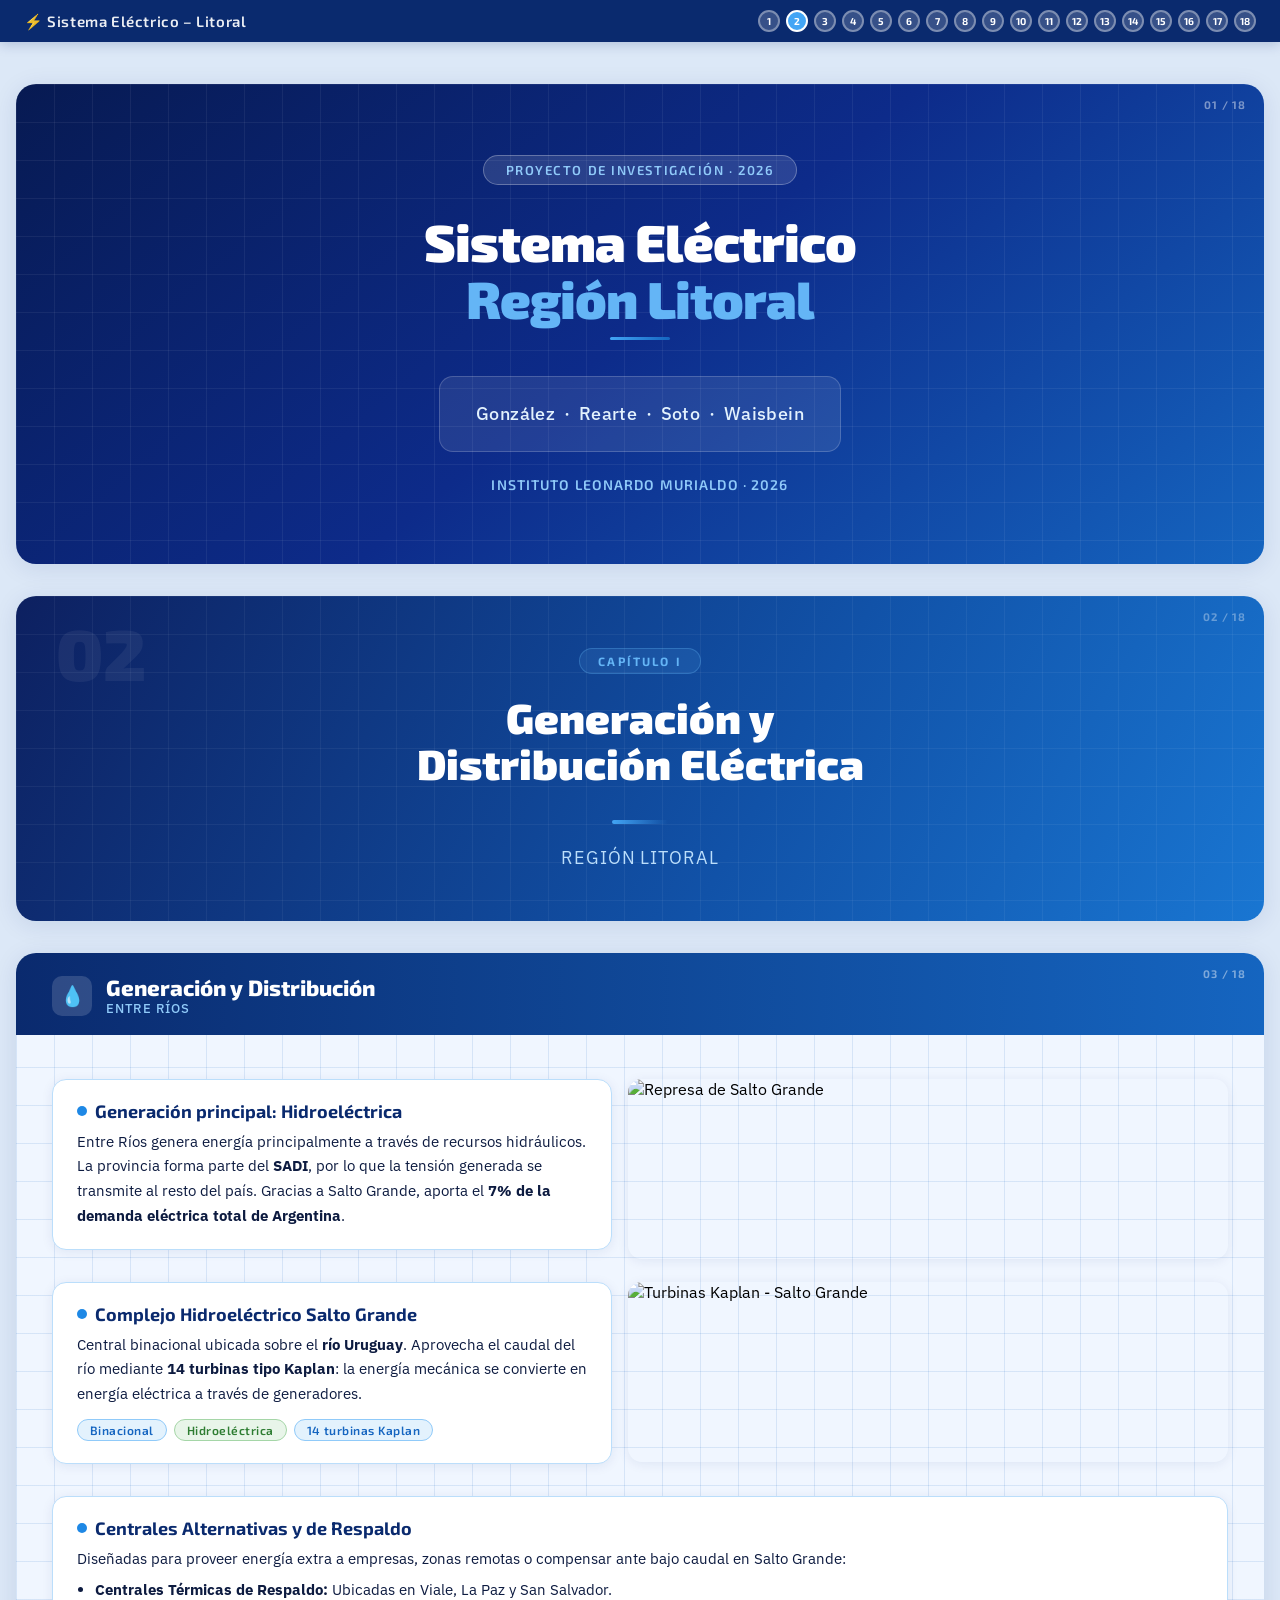
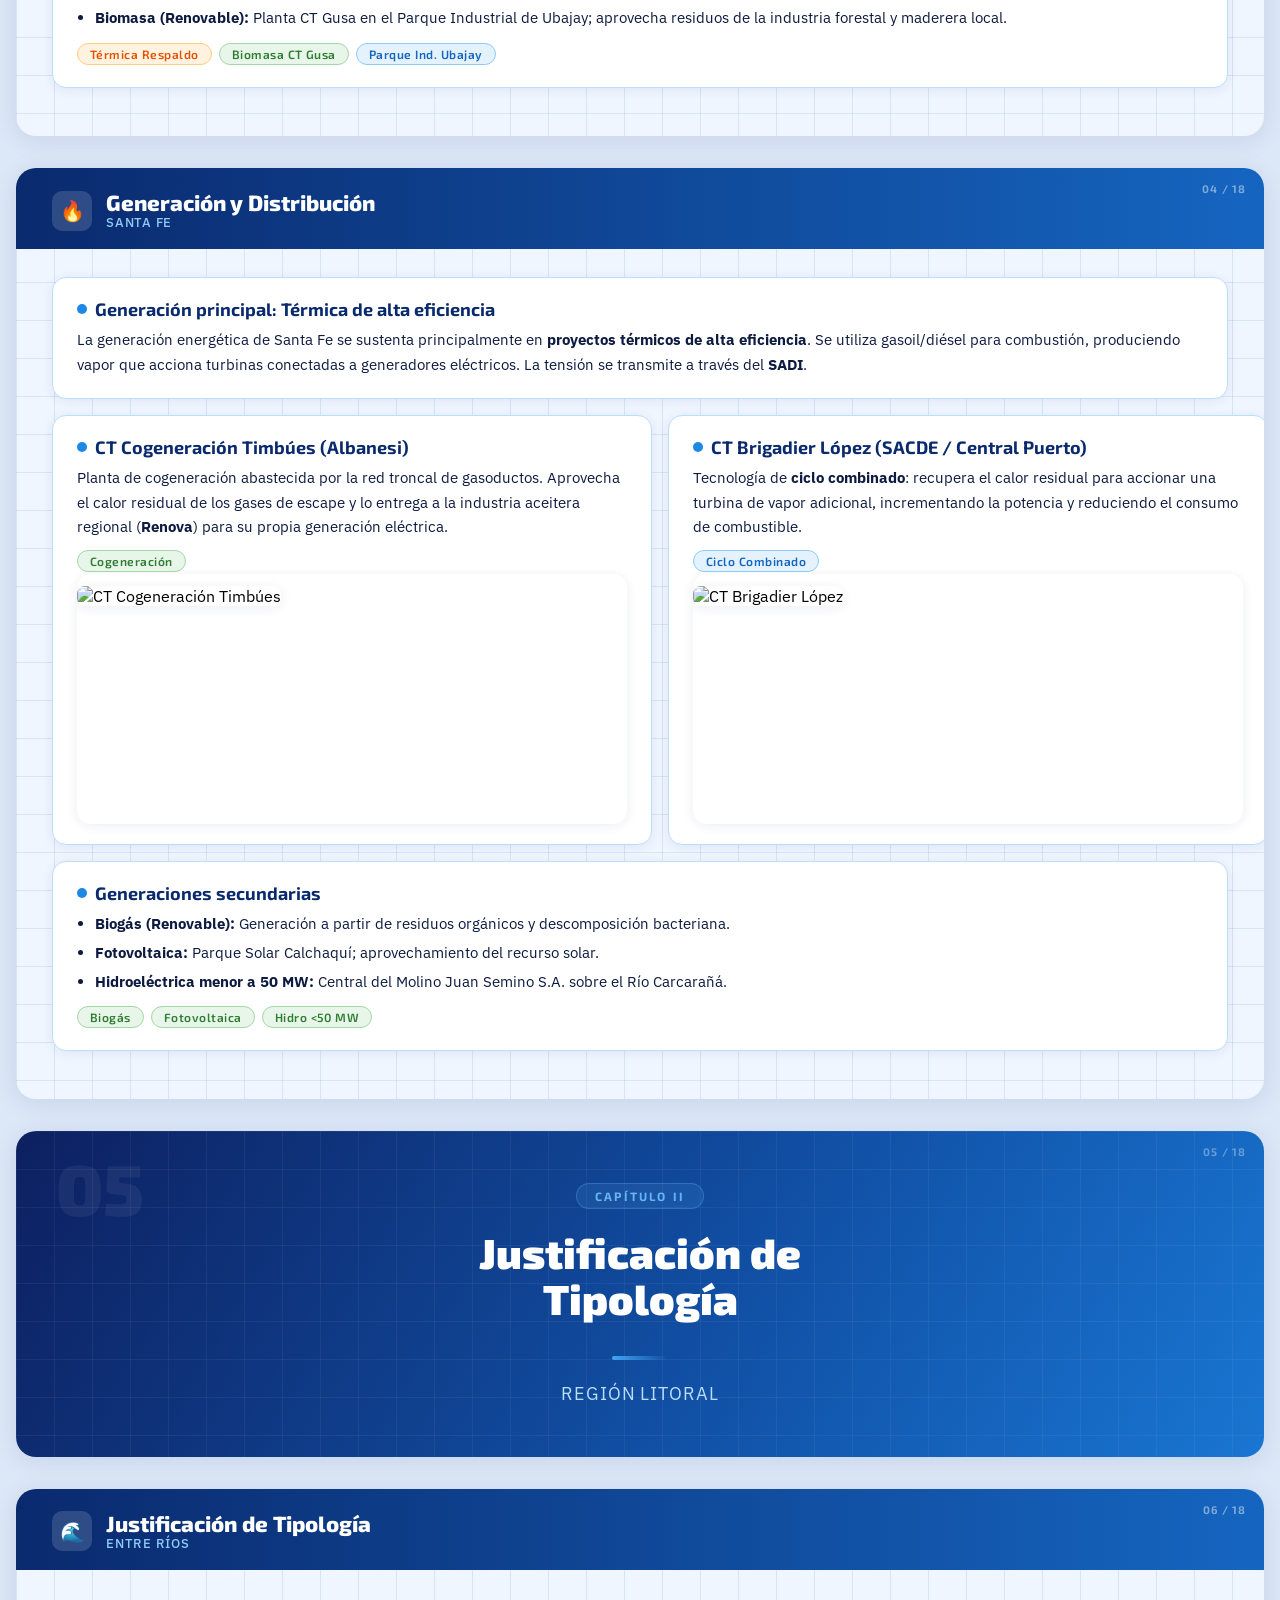
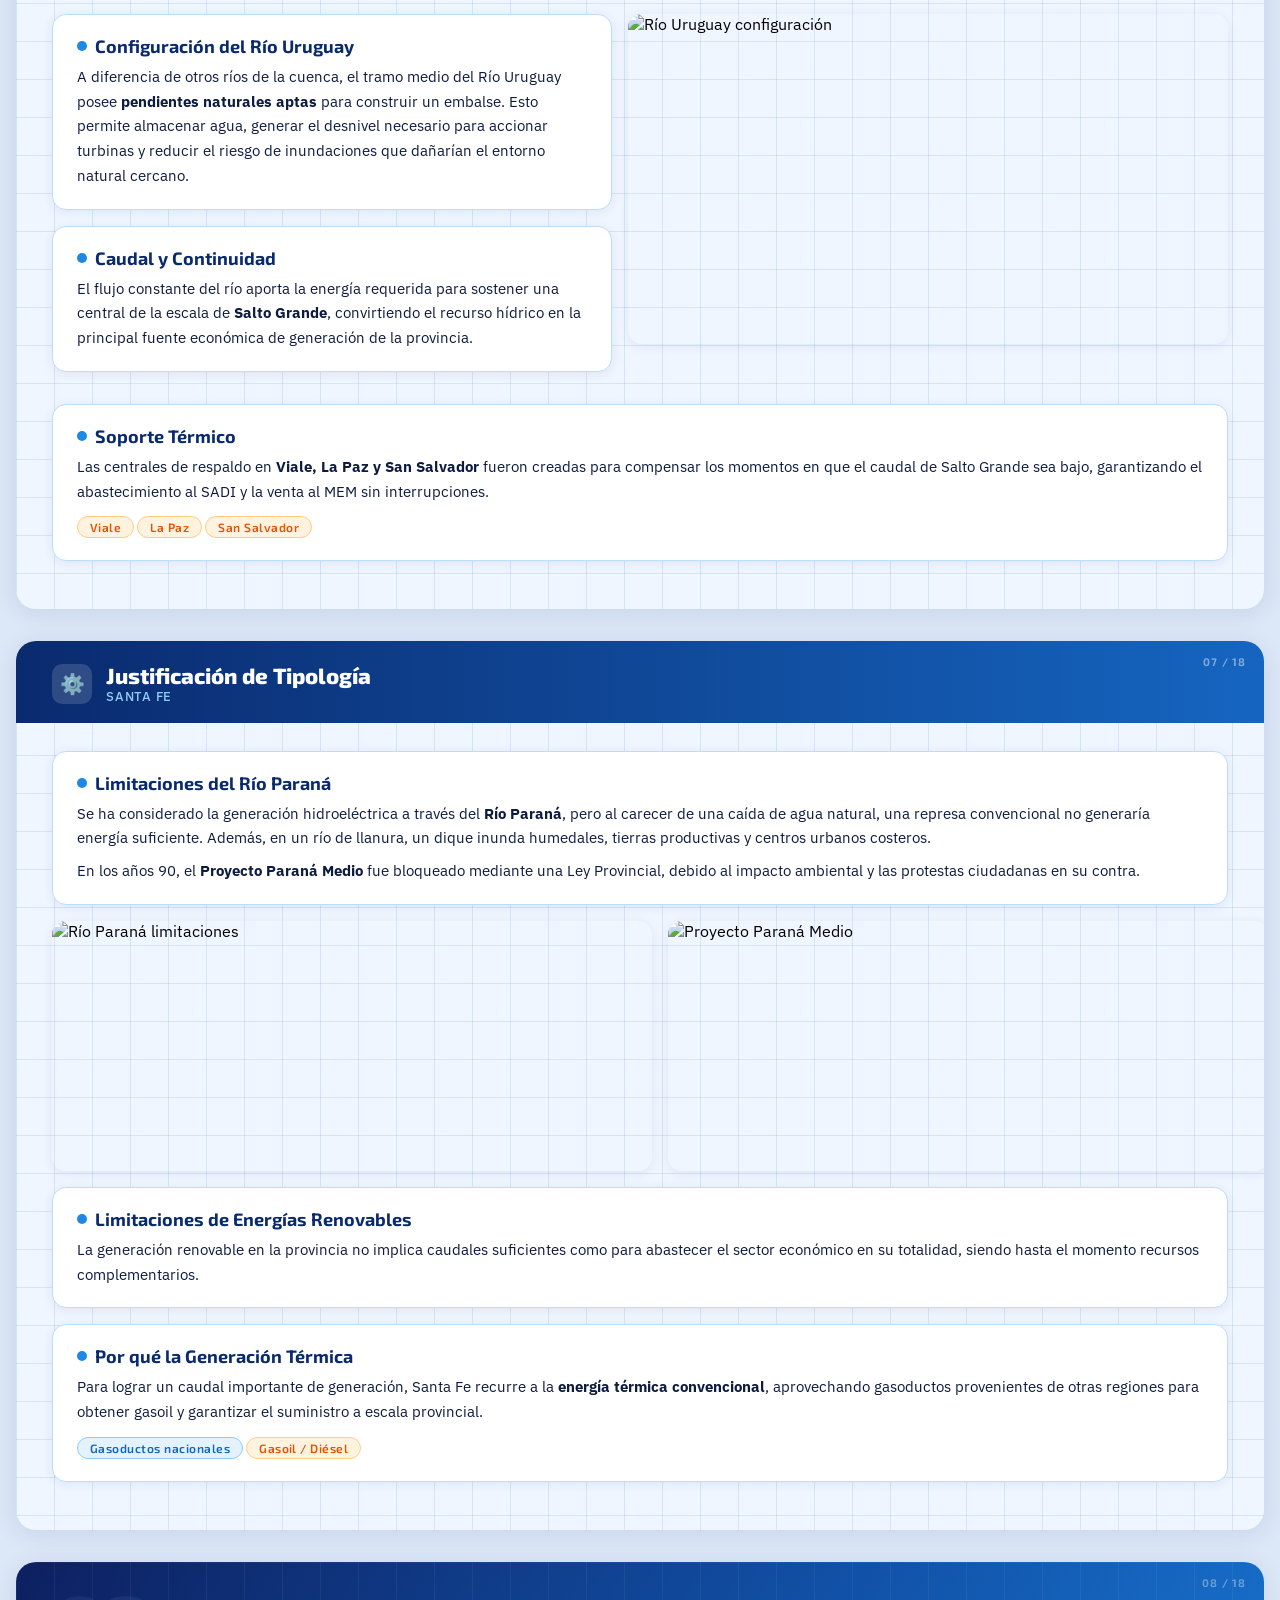
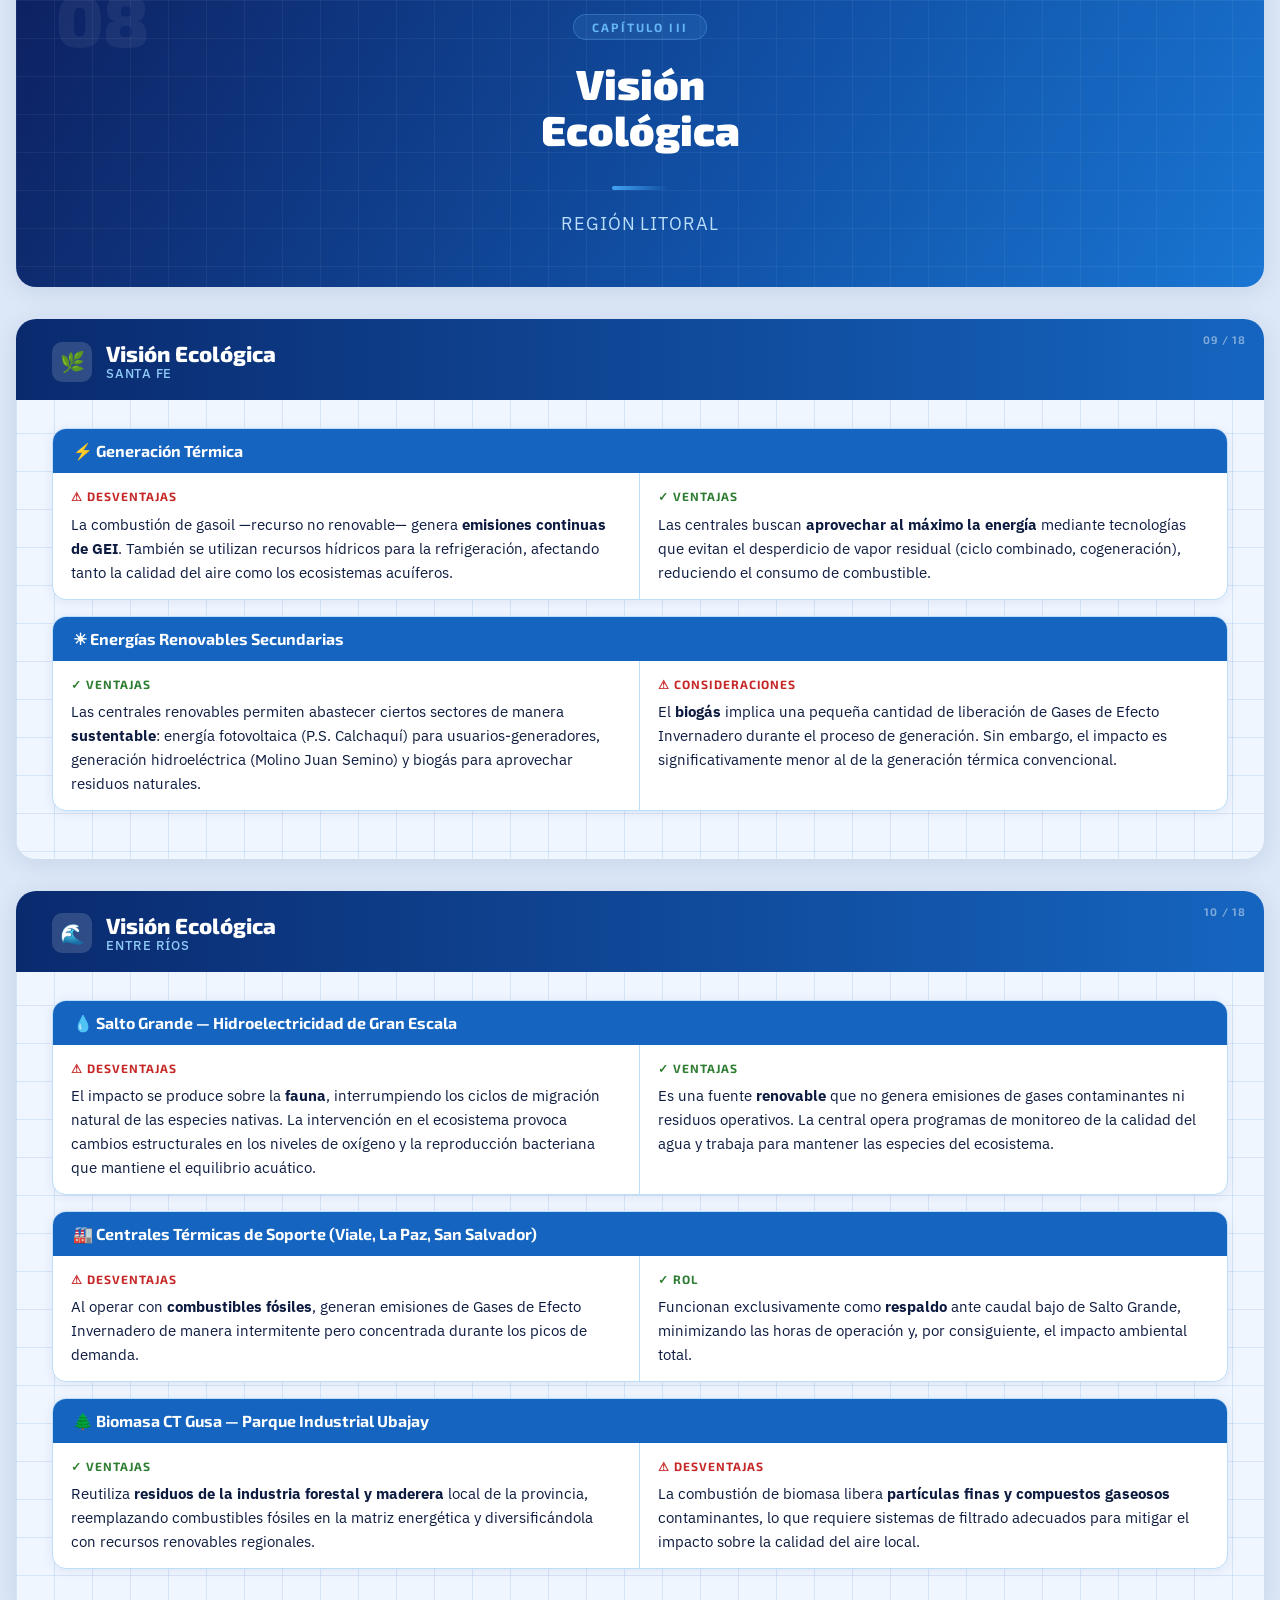
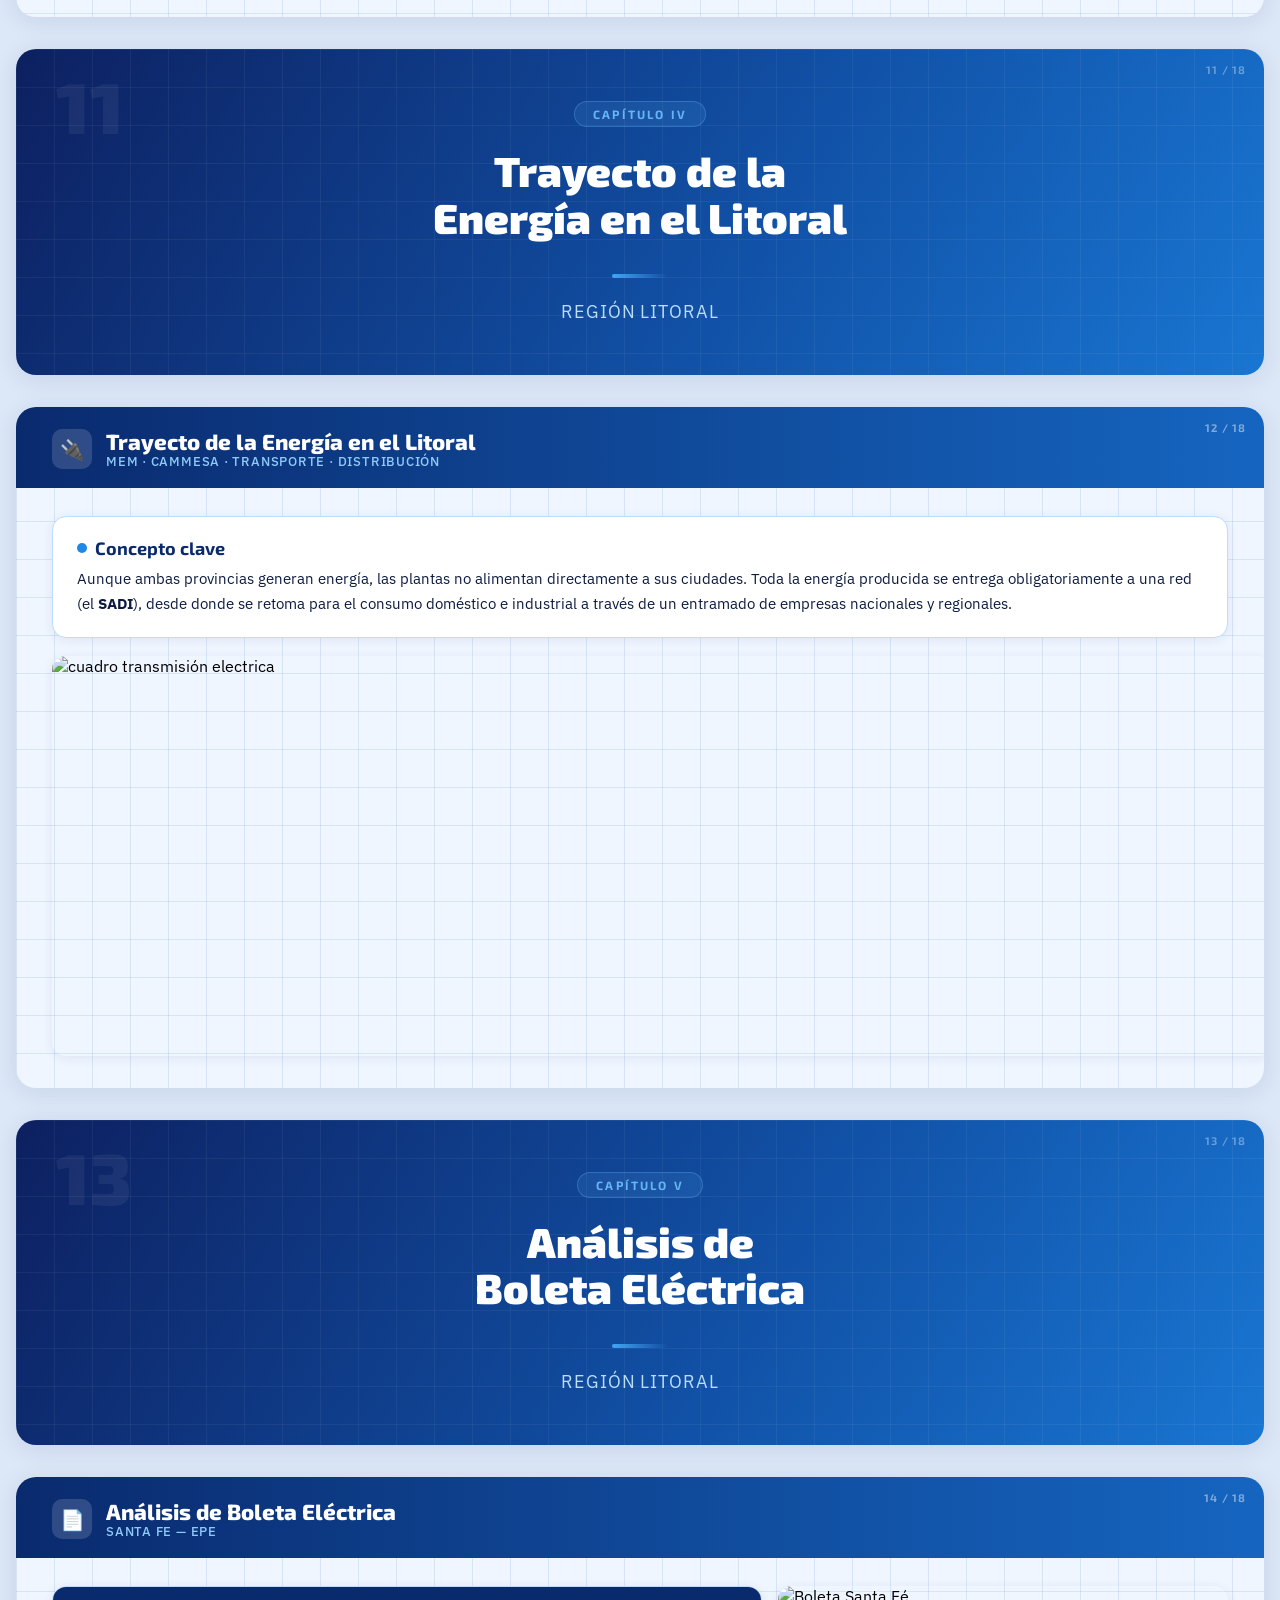
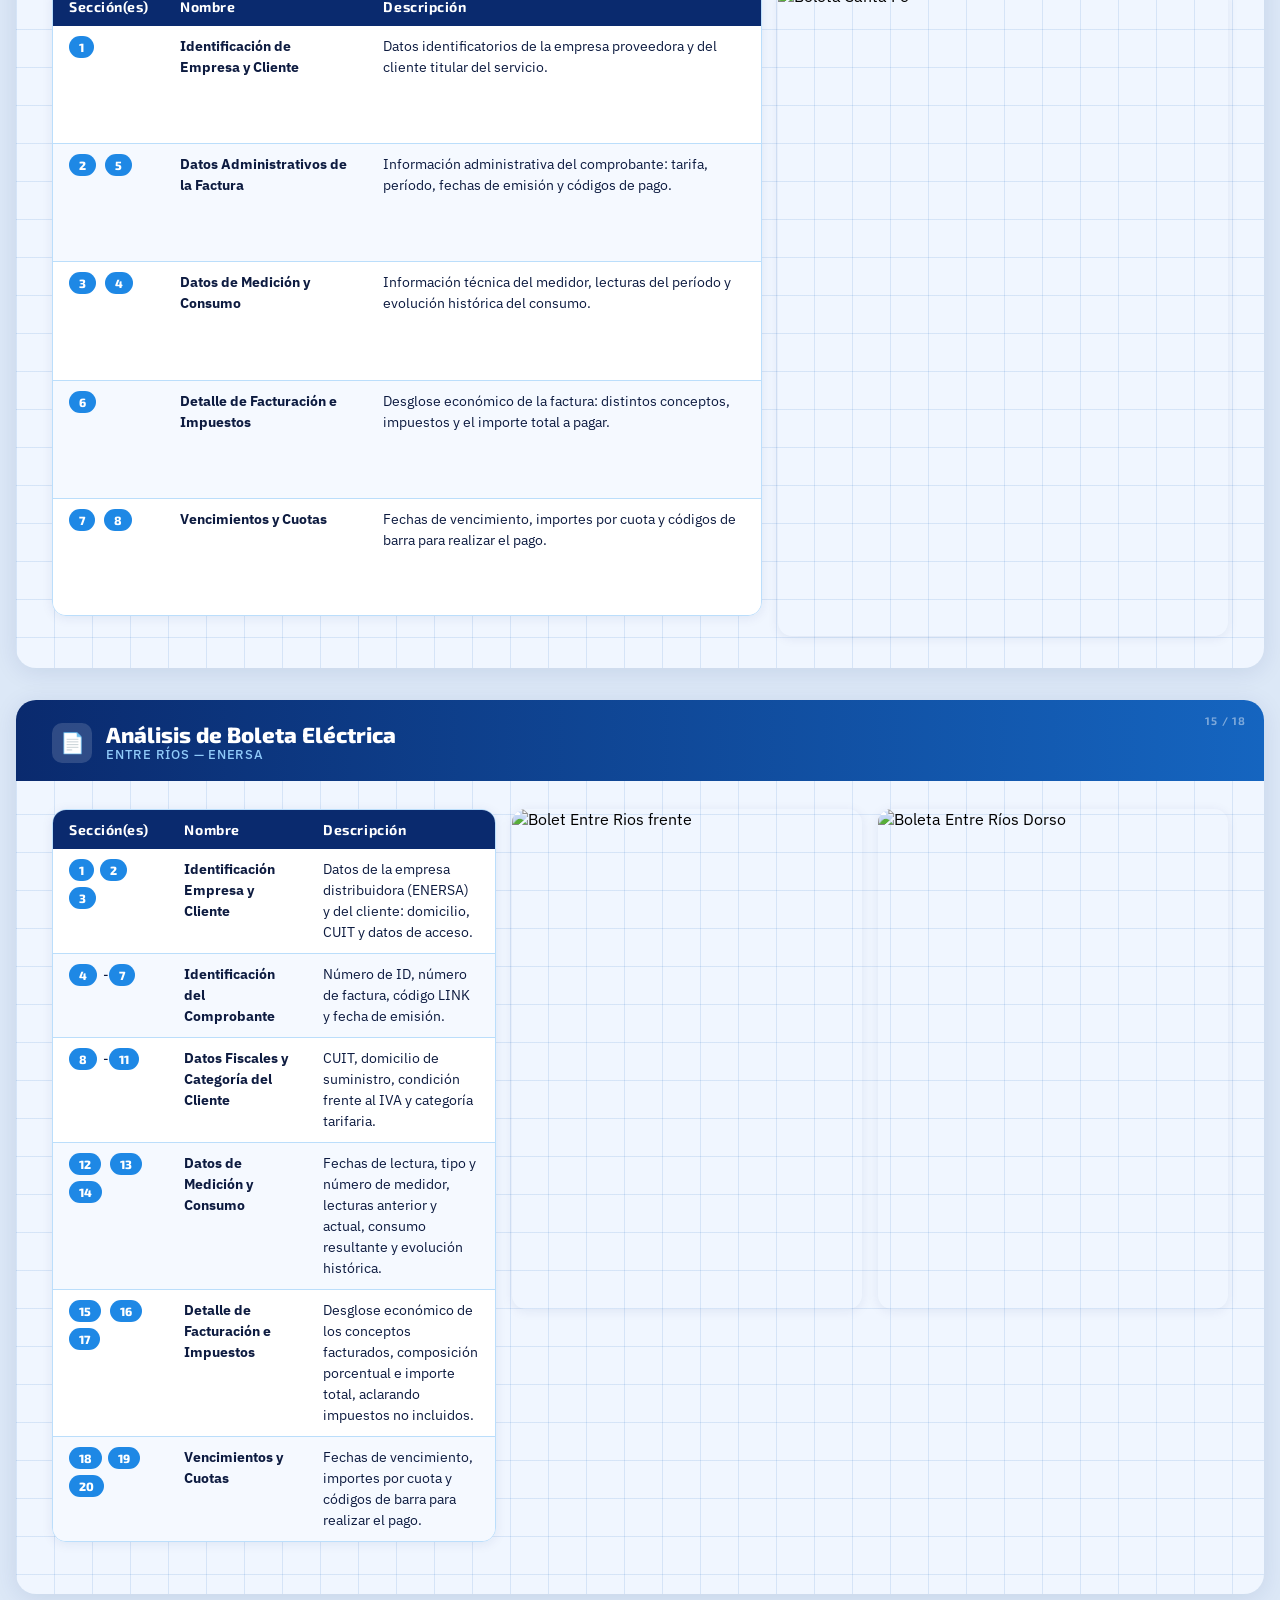
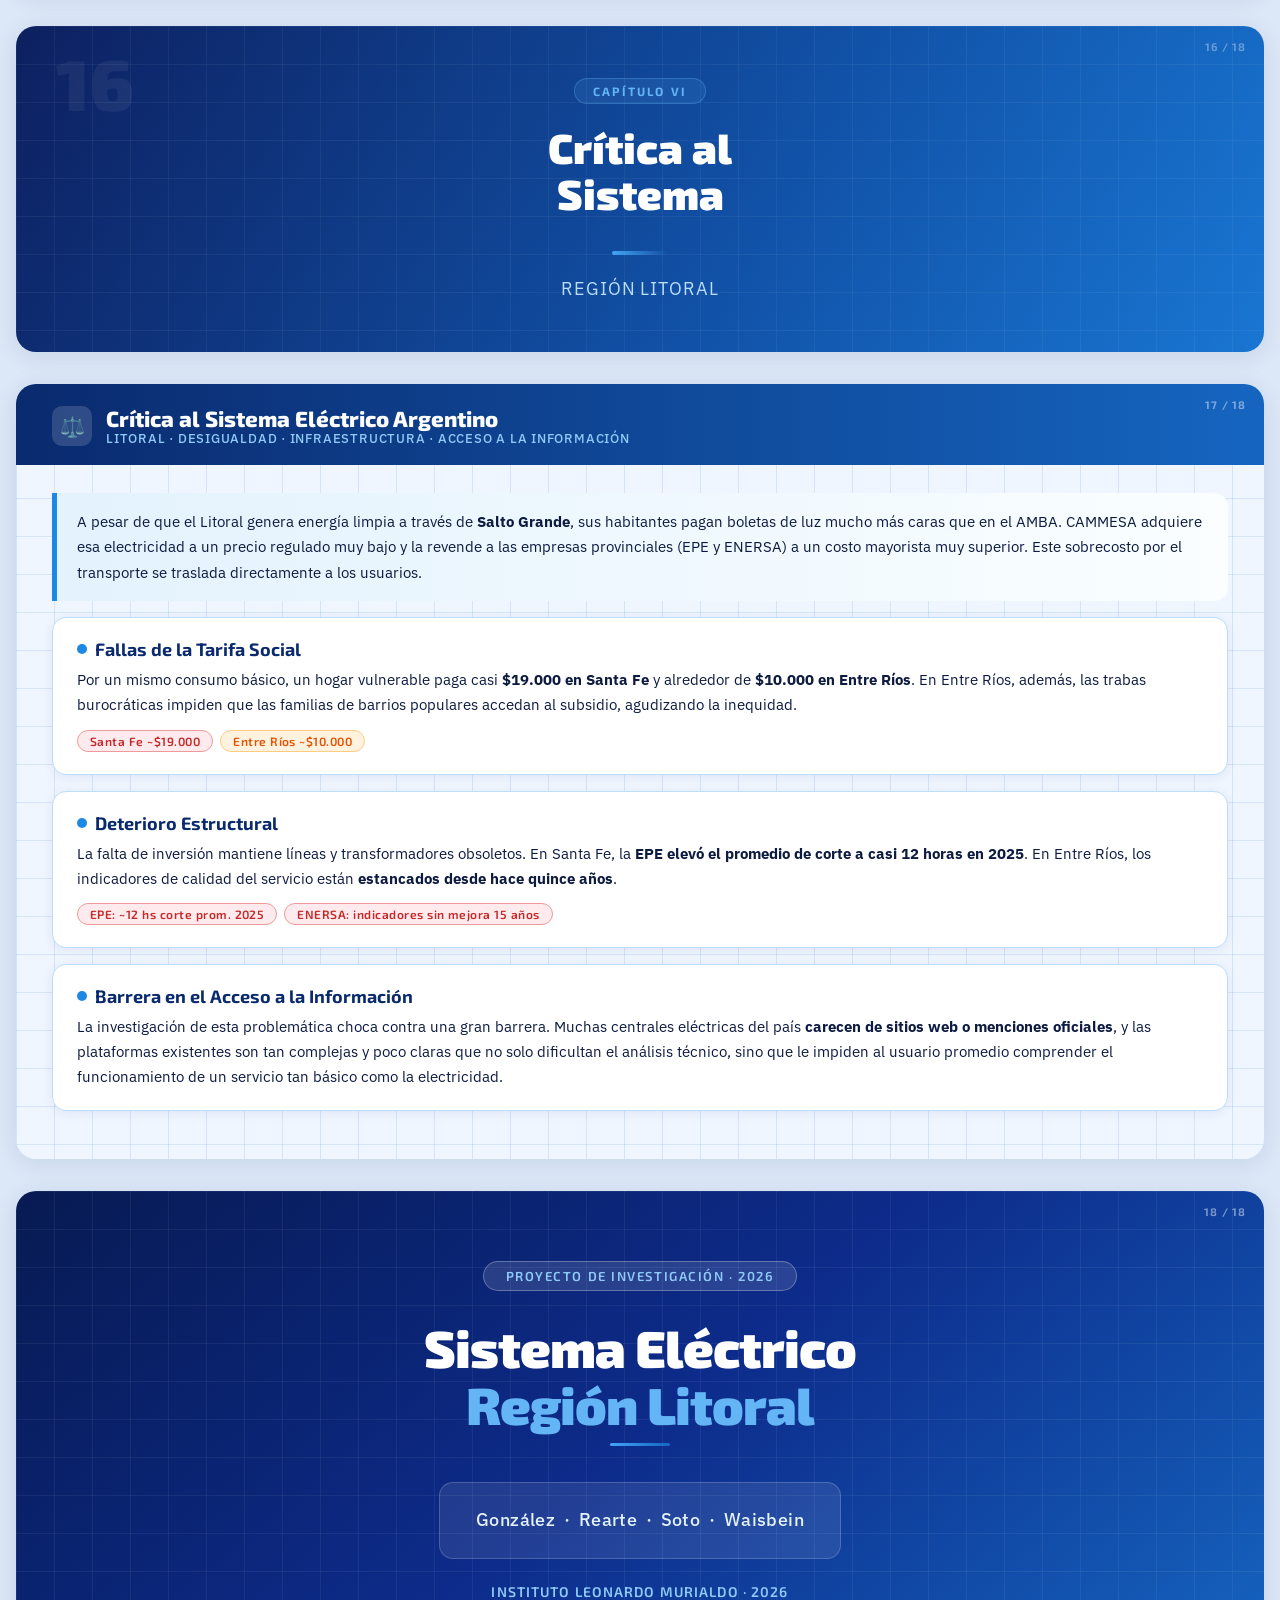
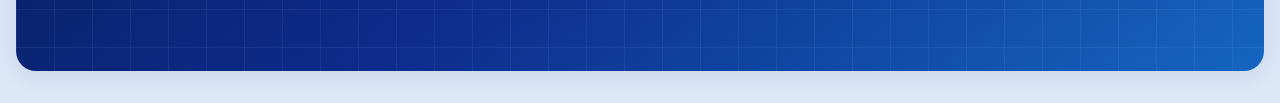
==== index.html @ f1efb84d "Update index.html" ====
<!DOCTYPE html>
<html lang="es">

<head>
<meta charset="UTF-8">
<meta name="viewport" content="width=device-width, initial-scale=1.0">
<title>Sistema Eléctrico – Región Litoral</title>
<link href="https://fonts.googleapis.com/css2?family=Exo+2:wght@300;400;600;700;900&family=IBM+Plex+Sans:wght@300;400;500;600&display=swap" rel="stylesheet">
<link rel="stylesheet" href="style.css">
</head>
<body>

<!-- NAV BAR -->
<nav class="nav-bar">
  <span class="nav-title">⚡ Sistema Eléctrico – Litoral</span>
  <div class="nav-slides" id="nav-dots"></div>
</nav>

<div class="slides-wrapper" id="slides-wrapper">

  <!-- ① CARÁTULA -->
  <section class="slide slide-cover" id="slide-1">
    <span class="slide-num">01 / 18</span>
    <div class="cover-badge">Proyecto de Investigación · 2026</div>
    <div class="cover-title">Sistema Eléctrico<span>Región Litoral</span></div>
    <div class="cover-divider"></div>
    <div class="cover-integrantes">
      <p>González &nbsp;·&nbsp; Rearte &nbsp;·&nbsp; Soto &nbsp;·&nbsp; Waisbein</p>
    </div>
    <div class="cover-inst">Instituto Leonardo Murialdo · 2026</div>
  </section>

  <!-- ② SEPARADORA: Generación y Distribución -->
  <section class="slide slide-divider" id="slide-2">
    <span class="slide-num" style="color:rgba(255,255,255,0.35);">02 / 18</span>
    <div class="divider-number">02</div>
    <div class="divider-tag">Capítulo I</div>
    <div class="divider-title">Generación y<br>Distribución Eléctrica</div>
    <div class="divider-line"></div>
    <div class="divider-subtitle">Región Litoral</div>
  </section>

  <!-- ③ ENTRE RÍOS: Generación y Distribución -->
  <section class="slide slide-content" id="slide-3">
    <div class="slide-header">
      <div class="slide-header-icon">💧</div>
      <div class="slide-header-text">
        <h2>Generación y Distribución</h2>
        <p>Entre Ríos</p>
      </div>
      <span class="slide-num">03 / 18</span>
    </div>
    <div class="slide-body">
      <div class="img-grid-2">
        <div class="card">
          <div class="card-title"><span class="dot"></span>Generación principal: Hidroeléctrica</div>
          <p>Entre Ríos genera energía principalmente a través de recursos hidráulicos. La provincia forma parte del <strong>SADI</strong>, por lo que la tensión generada se transmite al resto del país. Gracias a Salto Grande, aporta el <strong>7% de la demanda eléctrica total de Argentina</strong>.</p>
        </div>
        <div class="imgcover">
          <img src="https://www.concordia.gob.ar/sites/default/files/REPRESA-DE-SALTO-GRANDE-1_0.jpg" alt="Represa de Salto Grande">
        </div>
      </div>
      <div class="img-grid-2">
        <div class="card">
          <div class="card-title"><span class="dot"></span>Complejo Hidroeléctrico Salto Grande</div>
          <p>Central binacional ubicada sobre el <strong>río Uruguay</strong>. Aprovecha el caudal del río mediante <strong>14 turbinas tipo Kaplan</strong>: la energía mecánica se convierte en energía eléctrica a través de generadores.</p>
          <div style="margin-top:10px;">
              <span class="chip">Binacional</span>
              <span class="chip green">Hidroeléctrica</span>
              <span class="chip">14 turbinas Kaplan</span>
          </div>
        </div>
        <div class="imgcover">
            <img src="https://turismociencia.unc.edu.ar/wp-content/uploads/sites/41/nggallery/represa-de-salto-grande/saltogran2a.jpg?t=1690902010" alt="Turbinas Kaplan - Salto Grande">
        </div>
      </div>
      <div class="card">
        <div class="card-title"><span class="dot"></span>Centrales Alternativas y de Respaldo</div>
        <p>Diseñadas para proveer energía extra a empresas, zonas remotas o compensar ante bajo caudal en Salto Grande:</p>
        <ul>
          <li><strong>Centrales Térmicas de Respaldo:</strong> Ubicadas en Viale, La Paz y San Salvador.</li>
          <li><strong>Biomasa (Renovable):</strong> Planta CT Gusa en el Parque Industrial de Ubajay; aprovecha residuos de la industria forestal y maderera local.</li>
        </ul>
        <div style="margin-top:10px;">
          <span class="chip orange">Térmica Respaldo</span>
          <span class="chip green">Biomasa CT Gusa</span>
          <span class="chip">Parque Ind. Ubajay</span>
        </div>
      </div>
    </div>
  </section>

  <!-- ④ SANTA FE: Generación y Distribución -->
  <section class="slide slide-content" id="slide-4">
    <div class="slide-header">
      <div class="slide-header-icon">🔥</div>
      <div class="slide-header-text">
        <h2>Generación y Distribución</h2>
        <p>Santa Fe</p>
      </div>
      <span class="slide-num">04 / 18</span>
    </div>
    <div class="slide-body">
      <div class="card">
        <div class="card-title"><span class="dot"></span>Generación principal: Térmica de alta eficiencia</div>
        <p>La generación energética de Santa Fe se sustenta principalmente en <strong>proyectos térmicos de alta eficiencia</strong>. Se utiliza gasoil/diésel para combustión, produciendo vapor que acciona turbinas conectadas a generadores eléctricos. La tensión se transmite a través del <strong>SADI</strong>.</p>
      </div>
      <div class="grid-2">
        <div class="card">
          <div class="card-title"><span class="dot"></span>CT Cogeneración Timbúes (Albanesi)</div>
          <p>Planta de cogeneración abastecida por la red troncal de gasoductos. Aprovecha el calor residual de los gases de escape y lo entrega a la industria aceitera regional (<strong>Renova</strong>) para su propia generación eléctrica.</p>
          <div style="margin-top:8px;"><span class="chip green">Cogeneración</span></div>
          <div class="imgcover imgcover2">
            <img src="https://www.albanesi.com.ar/gals/en-albanesi-energia/JI_0116.jpg" alt="CT Cogeneración Timbúes" style="width:100%;margin-top:12px;border-radius:8px;box-shadow:0 2px 12px rgba(10,42,110,0.08);">
          </div>
        </div>
        <div class="card">
          <div class="card-title"><span class="dot"></span>CT Brigadier López (SACDE / Central Puerto)</div>
          <p>Tecnología de <strong>ciclo combinado</strong>: recupera el calor residual para accionar una turbina de vapor adicional, incrementando la potencia y reduciendo el consumo de combustible.</p>
          <div style="margin-top:8px;"><span class="chip">Ciclo Combinado</span></div>
          <div class="imgcover imgcover2">
            <img src="https://www.sacde.com.ar/wp-content/uploads/2025/06/carrusel-4-ctbl.jpg" alt="CT Brigadier López" style="width:100%;margin-top:12px;border-radius:8px;box-shadow:0 2px 12px rgba(10,42,110,0.08);">
          </div>
        </div>
      </div>
      <div class="card">
        <div class="card-title"><span class="dot"></span>Generaciones secundarias</div>
        <ul>
          <li><strong>Biogás (Renovable):</strong> Generación a partir de residuos orgánicos y descomposición bacteriana.</li>
          <li><strong>Fotovoltaica:</strong> Parque Solar Calchaquí; aprovechamiento del recurso solar.</li>
          <li><strong>Hidroeléctrica menor a 50 MW:</strong> Central del Molino Juan Semino S.A. sobre el Río Carcarañá.</li>
        </ul>
        <div style="margin-top:10px;">
          <span class="chip green">Biogás</span>
          <span class="chip green">Fotovoltaica</span>
          <span class="chip green">Hidro &lt;50 MW</span>
        </div>
      </div>
    </div>
  </section>

  <!-- ⑤ SEPARADORA: Justificación de Tipología -->
  <section class="slide slide-divider" id="slide-5">
    <span class="slide-num" style="color:rgba(255,255,255,0.35);">05 / 18</span>
    <div class="divider-number">05</div>
    <div class="divider-tag">Capítulo II</div>
    <div class="divider-title">Justificación de<br>Tipología</div>
    <div class="divider-line"></div>
    <div class="divider-subtitle">Región Litoral</div>
  </section>

  <!-- ⑥ Justificación Entre Ríos -->
  <section class="slide slide-content" id="slide-6">
    <div class="slide-header">
      <div class="slide-header-icon">🌊</div>
      <div class="slide-header-text">
        <h2>Justificación de Tipología</h2>
        <p>Entre Ríos</p>
      </div>
      <span class="slide-num">06 / 18</span>
    </div>
    <div class="slide-body">
      <div class="img-grid-2">
        <div>
          <div class="card">
            <div class="card-title"><span class="dot"></span>Configuración del Río Uruguay</div>
            <p>A diferencia de otros ríos de la cuenca, el tramo medio del Río Uruguay posee <strong>pendientes naturales aptas</strong> para construir un embalse. Esto permite almacenar agua, generar el desnivel necesario para accionar turbinas y reducir el riesgo de inundaciones que dañarían el entorno natural cercano.</p>
          </div>
          <div class="card">
            <div class="card-title"><span class="dot"></span>Caudal y Continuidad</div>
            <p>El flujo constante del río aporta la energía requerida para sostener una central de la escala de <strong>Salto Grande</strong>, convirtiendo el recurso hídrico en la principal fuente económica de generación de la provincia.</p>
          </div>
        </div>
        <div class="imgcover imgcover3">
        <img src="https://i.ibb.co/q3GwnxPd/Captura-de-pantalla-2026-05-27-235721.png" alt="Río Uruguay configuración">
        </div>
      </div>
      <div class="card">
        <div class="card-title"><span class="dot"></span>Soporte Térmico</div>
        <p>Las centrales de respaldo en <strong>Viale, La Paz y San Salvador</strong> fueron creadas para compensar los momentos en que el caudal de Salto Grande sea bajo, garantizando el abastecimiento al SADI y la venta al MEM sin interrupciones.</p>
        <div style="margin-top:10px;"><span class="chip orange">Viale</span><span class="chip orange">La Paz</span><span class="chip orange">San Salvador</span></div>
      </div>
    </div>
  </section>

  <!-- ⑦ Justificación Santa Fe -->
  <section class="slide slide-content" id="slide-7">
    <div class="slide-header">
      <div class="slide-header-icon">⚙️</div>
      <div class="slide-header-text">
        <h2>Justificación de Tipología</h2>
        <p>Santa Fe</p>
      </div>
      <span class="slide-num">07 / 18</span>
    </div>
    <div class="slide-body">
      <div class="card">
        <div class="card-title"><span class="dot"></span>Limitaciones del Río Paraná</div>
        <p>Se ha considerado la generación hidroeléctrica a través del <strong>Río Paraná</strong>, pero al carecer de una caída de agua natural, una represa convencional no generaría energía suficiente. Además, en un río de llanura, un dique inunda humedales, tierras productivas y centros urbanos costeros.</p>
        <p style="margin-top:8px;">En los años 90, el <strong>Proyecto Paraná Medio</strong> fue bloqueado mediante una Ley Provincial, debido al impacto ambiental y las protestas ciudadanas en su contra.</p>
      </div>
      <div class="img-grid-2">
        <div class="imgcover imgcover4">
          <img src="https://i.ibb.co/DPt0hbrx/Captura-de-pantalla-2026-05-27-235459.png" alt="Río Paraná limitaciones">
        </div>
        <div class="imgcover imgcover4">
          <img src="https://i.ibb.co/bjQdsVVP/Captura-de-pantalla-2026-05-28-000306.png" alt="Proyecto Paraná Medio">
        </div>
      </div>
      <div class="card">
        <div class="card-title"><span class="dot"></span>Limitaciones de Energías Renovables</div>
        <p>La generación renovable en la provincia no implica caudales suficientes como para abastecer el sector económico en su totalidad, siendo hasta el momento recursos complementarios.</p>
      </div>
      <div class="card">
        <div class="card-title"><span class="dot"></span>Por qué la Generación Térmica</div>
        <p>Para lograr un caudal importante de generación, Santa Fe recurre a la <strong>energía térmica convencional</strong>, aprovechando gasoductos provenientes de otras regiones para obtener gasoil y garantizar el suministro a escala provincial.</p>
        <div style="margin-top:10px;"><span class="chip">Gasoductos nacionales</span><span class="chip orange">Gasoil / Diésel</span></div>
      </div>
    </div>
  </section>

  <!-- ⑧ SEPARADORA: Visión Ecológica -->
  <section class="slide slide-divider" id="slide-8">
    <span class="slide-num" style="color:rgba(255,255,255,0.35);">08 / 18</span>
    <div class="divider-number">08</div>
    <div class="divider-tag">Capítulo III</div>
    <div class="divider-title">Visión<br>Ecológica</div>
    <div class="divider-line"></div>
    <div class="divider-subtitle">Región Litoral</div>
  </section>

  <!-- ⑨ Visión Ecológica Santa Fe -->
  <section class="slide slide-content" id="slide-9">
    <div class="slide-header">
      <div class="slide-header-icon">🌿</div>
      <div class="slide-header-text">
        <h2>Visión Ecológica</h2>
        <p>Santa Fe</p>
      </div>
      <span class="slide-num">09 / 18</span>
    </div>
    <div class="slide-body">
      <div class="eco-card">
        <div class="eco-card-head">⚡ Generación Térmica</div>
        <div class="eco-row">
          <div class="eco-col">
            <div class="eco-col-label con">⚠ Desventajas</div>
            <p>La combustión de gasoil —recurso no renovable— genera <strong>emisiones continuas de GEI</strong>. También se utilizan recursos hídricos para la refrigeración, afectando tanto la calidad del aire como los ecosistemas acuíferos.</p>
          </div>
          <div class="eco-col">
            <div class="eco-col-label pro">✓ Ventajas</div>
            <p>Las centrales buscan <strong>aprovechar al máximo la energía</strong> mediante tecnologías que evitan el desperdicio de vapor residual (ciclo combinado, cogeneración), reduciendo el consumo de combustible.</p>
          </div>
        </div>
      </div>
      <div class="eco-card">
        <div class="eco-card-head">☀ Energías Renovables Secundarias</div>
        <div class="eco-row">
          <div class="eco-col">
            <div class="eco-col-label pro">✓ Ventajas</div>
            <p>Las centrales renovables permiten abastecer ciertos sectores de manera <strong>sustentable</strong>: energía fotovoltaica (P.S. Calchaquí) para usuarios-generadores, generación hidroeléctrica (Molino Juan Semino) y biogás para aprovechar residuos naturales.</p>
          </div>
          <div class="eco-col">
            <div class="eco-col-label con">⚠ Consideraciones</div>
            <p>El <strong>biogás</strong> implica una pequeña cantidad de liberación de Gases de Efecto Invernadero durante el proceso de generación. Sin embargo, el impacto es significativamente menor al de la generación térmica convencional.</p>
          </div>
        </div>
      </div>
    </div>
  </section>

  <!-- ⑩ Visión Ecológica Entre Ríos -->
  <section class="slide slide-content" id="slide-10">
    <div class="slide-header">
      <div class="slide-header-icon">🌊</div>
      <div class="slide-header-text">
        <h2>Visión Ecológica</h2>
        <p>Entre Ríos</p>
      </div>
      <span class="slide-num">10 / 18</span>
    </div>
    <div class="slide-body">
      <div class="eco-card">
        <div class="eco-card-head">💧 Salto Grande — Hidroelectricidad de Gran Escala</div>
        <div class="eco-row">
          <div class="eco-col">
            <div class="eco-col-label con">⚠ Desventajas</div>
            <p>El impacto se produce sobre la <strong>fauna</strong>, interrumpiendo los ciclos de migración natural de las especies nativas. La intervención en el ecosistema provoca cambios estructurales en los niveles de oxígeno y la reproducción bacteriana que mantiene el equilibrio acuático.</p>
          </div>
          <div class="eco-col">
            <div class="eco-col-label pro">✓ Ventajas</div>
            <p>Es una fuente <strong>renovable</strong> que no genera emisiones de gases contaminantes ni residuos operativos. La central opera programas de monitoreo de la calidad del agua y trabaja para mantener las especies del ecosistema.</p>
          </div>
        </div>
      </div>
      <div class="eco-card">
        <div class="eco-card-head">🏭 Centrales Térmicas de Soporte (Viale, La Paz, San Salvador)</div>
        <div class="eco-row">
          <div class="eco-col">
            <div class="eco-col-label con">⚠ Desventajas</div>
            <p>Al operar con <strong>combustibles fósiles</strong>, generan emisiones de Gases de Efecto Invernadero de manera intermitente pero concentrada durante los picos de demanda.</p>
          </div>
          <div class="eco-col">
            <div class="eco-col-label pro">✓ Rol</div>
            <p>Funcionan exclusivamente como <strong>respaldo</strong> ante caudal bajo de Salto Grande, minimizando las horas de operación y, por consiguiente, el impacto ambiental total.</p>
          </div>
        </div>
      </div>
      <div class="eco-card">
        <div class="eco-card-head">🌲 Biomasa CT Gusa — Parque Industrial Ubajay</div>
        <div class="eco-row">
          <div class="eco-col">
            <div class="eco-col-label pro">✓ Ventajas</div>
            <p>Reutiliza <strong>residuos de la industria forestal y maderera</strong> local de la provincia, reemplazando combustibles fósiles en la matriz energética y diversificándola con recursos renovables regionales.</p>
          </div>
          <div class="eco-col">
            <div class="eco-col-label con">⚠ Desventajas</div>
            <p>La combustión de biomasa libera <strong>partículas finas y compuestos gaseosos</strong> contaminantes, lo que requiere sistemas de filtrado adecuados para mitigar el impacto sobre la calidad del aire local.</p>
          </div>
        </div>
      </div>
    </div>
  </section>

  <!-- ⑪ SEPARADORA: Trayecto de la Energía -->
  <section class="slide slide-divider" id="slide-11">
    <span class="slide-num" style="color:rgba(255,255,255,0.35);">11 / 18</span>
    <div class="divider-number">11</div>
    <div class="divider-tag">Capítulo IV</div>
    <div class="divider-title">Trayecto de la<br>Energía en el Litoral</div>
    <div class="divider-line"></div>
    <div class="divider-subtitle">Región Litoral</div>
  </section>

  <!-- ⑫ Trayecto de la Energía -->
  <section class="slide slide-content" id="slide-12">
    <div class="slide-header">
      <div class="slide-header-icon">🔌</div>
      <div class="slide-header-text">
        <h2>Trayecto de la Energía en el Litoral</h2>
        <p>MEM · CAMMESA · Transporte · Distribución</p>
      </div>
      <span class="slide-num">12 / 18</span>
    </div>
    <div class="slide-body">
      <div class="card" style="margin-bottom:18px;">
        <div class="card-title"><span class="dot"></span>Concepto clave</div>
        <p>Aunque ambas provincias generan energía, las plantas no alimentan directamente a sus ciudades. Toda la energía producida se entrega obligatoriamente a una red (el <strong>SADI</strong>), desde donde se retoma para el consumo doméstico e industrial a través de un entramado de empresas nacionales y regionales.</p>
      </div>
      <div class="imgcover imgcover7">
        <img src="https://i.imgur.com/0I7h2L3.png" alt="cuadro transmisión electrica">
      </div>
    </div>
  </section>
 <!-- 
      <div class="trayecto-step">
        <div class="trayecto-icon">⚡</div>
        <div class="trayecto-text">
          <h3>MEM y CAMMESA — Inyección al Sistema</h3>
          <p>La energía generada en el Litoral se inyecta de forma inmediata al <strong>SADI</strong> y pasa a formar parte del <strong>Mercado Eléctrico Mayorista (MEM)</strong>. Las distribuidoras provinciales (EPE y ENERSA) declaran su demanda proyectada, y <strong>CAMMESA</strong> autoriza el retiro de la potencia necesaria desde los nodos del SADI. La electricidad consumida puede provenir de otras provincias, según demanda y costos que define CAMMESA.</p>
        </div>
      </div>

      <div class="trayecto-step">
        <div class="trayecto-icon">🔗</div>
        <div class="trayecto-text">
          <h3>TRANSENER — Extra Alta Tensión (500 kV)</h3>
          <p>Transporta la generación a gran escala desde las centrales hacia la transmisión federal. La energía generada eleva su potencia a <strong>500 kV</strong> y se transmite mediante líneas aéreas de extra alta tensión a lo largo del país.</p>
        </div>
      </div>

      <div class="trayecto-step">
        <div class="trayecto-icon">🔋</div>
        <div class="trayecto-text">
          <h3>Transba — Alta Tensión (132 kV)</h3>
          <p>Una vez que la energía llega a las subestaciones transformadoras de 500 kV, la tensión se reduce a <strong>132 kV</strong> para distribución regional. En Entre Ríos, Transba opera vinculando eléctricamente la región con el sistema de Buenos Aires y el resto del Litoral.</p>
        </div>
      </div>

      <div class="trayecto-step">
        <div class="trayecto-icon">🏛</div>
        <div class="trayecto-text">
          <h3>ENRE — Control Federal</h3>
          <p>El <strong>Ente Nacional Regulador de la Electricidad</strong> asegura que las líneas de transmisión que atraviesan Santa Fe y Entre Ríos operen dentro de los estándares de seguridad y calidad establecidos.</p>
        </div>
      </div>

      <div class="trayecto-step">
        <div class="trayecto-icon">🏠</div>
        <div class="trayecto-text">
          <h3>EPE y ENERSA — Distribución Provincial</h3>
          <p>La energía transportada por las redes nacionales es recibida por la <strong>EPE</strong> en Santa Fe y <strong>ENERSA</strong> en Entre Ríos. Estas empresas operan los sistemas troncales internos, reducen la electricidad a <strong>Media y Baja Tensión</strong>, y gestionan la infraestructura (postes, transformadores de manzana, cableado urbano) para que la energía llegue efectivamente al consumidor final.</p>
        </div>
      </div>-->


  <!-- ⑬ SEPARADORA: Análisis de Boleta -->
  <section class="slide slide-divider" id="slide-13">
    <span class="slide-num" style="color:rgba(255,255,255,0.35);">13 / 18</span>
    <div class="divider-number">13</div>
    <div class="divider-tag">Capítulo V</div>
    <div class="divider-title">Análisis de<br>Boleta Eléctrica</div>
    <div class="divider-line"></div>
    <div class="divider-subtitle">Región Litoral</div>
  </section>

  <!-- ⑭ Boleta Santa Fe -->
  <section class="slide slide-content" id="slide-14">
    <div class="slide-header">
      <div class="slide-header-icon">📄</div>
      <div class="slide-header-text">
        <h2>Análisis de Boleta Eléctrica</h2>
        <p>Santa Fe — EPE</p>
      </div>
      <span class="slide-num">14 / 18</span>
    </div>
    <div class="slide-body">
      <div class="grid2-1">
        <table class="boleta-table">
          <thead>
            <tr>
              <th>Sección(es)</th>
              <th>Nombre</th>
              <th>Descripción</th>
            </tr>
          </thead>
          <tbody>
            <tr>
              <td><span class="num-pill">1</span></td>
              <td><strong>Identificación de Empresa y Cliente</strong></td>
              <td>Datos identificatorios de la empresa proveedora y del cliente titular del servicio.</td>
            </tr>
            <tr>
              <td><span class="num-pill">2</span> <span class="num-pill">5</span></td>
              <td><strong>Datos Administrativos de la Factura</strong></td>
              <td>Información administrativa del comprobante: tarifa, período, fechas de emisión y códigos de pago.</td>
            </tr>
            <tr>
              <td><span class="num-pill">3</span> <span class="num-pill">4</span></td>
              <td><strong>Datos de Medición y Consumo</strong></td>
              <td>Información técnica del medidor, lecturas del período y evolución histórica del consumo.</td>
            </tr>
            <tr>
              <td><span class="num-pill">6</span></td>
              <td><strong>Detalle de Facturación e Impuestos</strong></td>
              <td>Desglose económico de la factura: distintos conceptos, impuestos y el importe total a pagar.</td>
            </tr>
            <tr>
              <td><span class="num-pill">7</span> <span class="num-pill">8</span></td>
              <td><strong>Vencimientos y Cuotas</strong></td>
              <td>Fechas de vencimiento, importes por cuota y códigos de barra para realizar el pago.</td>
            </tr>
          </tbody>
        </table>
        <div class="imgcover imgcover5">
          <img src="https://i.imgur.com/si8SBsr.jpeg" alt="Boleta Santa Fé">
        </div>
      </div>
    </div>
  </section>

  <!-- ⑮ Boleta Entre Ríos -->
  <section class="slide slide-content" id="slide-15">
    <div class="slide-header">
      <div class="slide-header-icon">📄</div>
      <div class="slide-header-text">
        <h2>Análisis de Boleta Eléctrica</h2>
        <p>Entre Ríos — ENERSA</p>
      </div>
      <span class="slide-num">15 / 18</span>
    </div>
    <div class="slide-body">
      <div class="grid1-3">
        <table class="boleta-table">
          <thead>
            <tr>
              <th>Sección(es)</th>
              <th>Nombre</th>
              <th>Descripción</th>
            </tr>
          </thead>
          <tbody>
            <tr>
              <td><span class="num-pill">1</span><span class="num-pill">2</span><span class="num-pill">3</span></td>
              <td><strong>Identificación Empresa y Cliente</strong></td>
              <td>Datos de la empresa distribuidora (ENERSA) y del cliente: domicilio, CUIT y datos de acceso.</td>
            </tr>
            <tr>
              <td><span class="num-pill">4</span>-<span class="num-pill">7</span></td>
              <td><strong>Identificación del Comprobante</strong></td>
              <td>Número de ID, número de factura, código LINK y fecha de emisión.</td>
            </tr>
            <tr>
              <td><span class="num-pill">8</span>-<span class="num-pill">11</span></td>
              <td><strong>Datos Fiscales y Categoría del Cliente</strong></td>
              <td>CUIT, domicilio de suministro, condición frente al IVA y categoría tarifaria.</td>
            </tr>
            <tr>
              <td><span class="num-pill">12</span> <span class="num-pill">13</span> <span class="num-pill">14</span></td> 
              <td><strong>Datos de Medición y Consumo</strong></td>
              <td>Fechas de lectura, tipo y número de medidor, lecturas anterior y actual, consumo resultante y evolución histórica.</td>
            </tr>
            <tr>
              <td><span class="num-pill">15</span> <span class="num-pill">16</span> <span class="num-pill">17</span></td>
              <td><strong>Detalle de Facturación e Impuestos</strong></td>
              <td>Desglose económico de los conceptos facturados, composición porcentual e importe total, aclarando impuestos no incluidos.</td>
            </tr>
            <tr>
              <td><span class="num-pill">18</span><span class="num-pill">19</span><span class="num-pill">20</span></td>
              <td><strong>Vencimientos y Cuotas</strong></td>
              <td>Fechas de vencimiento, importes por cuota y códigos de barra para realizar el pago.</td>
            </tr>
          </tbody>
        </table>
        <div class="imgcover imgcover6">
          <img src="https://www.enersa.com.ar/wp-content/uploads/2026/02/PD-Factura-Frente-Celu-726x1024.jpg" alt="Bolet Entre Rios frente">
        </div>
        <div class="imgcover imgcover6">
          <img src="https://www.enersa.com.ar/wp-content/uploads/2026/02/PD-Factura-Dorso-Celu-1-727x1024.jpg" alt="Boleta Entre Ríos Dorso">
        </div>
      </div>
    </div>
  </section>

  <!-- ⑯ SEPARADORA: Crítica al Sistema -->
  <section class="slide slide-divider" id="slide-16">
    <span class="slide-num" style="color:rgba(255,255,255,0.35);">16 / 18</span>
    <div class="divider-number">16</div>
    <div class="divider-tag">Capítulo VI</div>
    <div class="divider-title">Crítica al<br>Sistema</div>
    <div class="divider-line"></div>
    <div class="divider-subtitle">Región Litoral</div>
  </section>

  <!-- ⑰ Crítica al Sistema Eléctrico -->
  <section class="slide slide-content" id="slide-17">
    <div class="slide-header">
      <div class="slide-header-icon">⚖️</div>
      <div class="slide-header-text">
        <h2>Crítica al Sistema Eléctrico Argentino</h2>
        <p>Litoral · Desigualdad · Infraestructura · Acceso a la Información</p>
      </div>
      <span class="slide-num">17 / 18</span>
    </div>
    <div class="slide-body">
      <div class="critica-callout">
        <p>A pesar de que el Litoral genera energía limpia a través de <strong>Salto Grande</strong>, sus habitantes pagan boletas de luz mucho más caras que en el AMBA. CAMMESA adquiere esa electricidad a un precio regulado muy bajo y la revende a las empresas provinciales (EPE y ENERSA) a un costo mayorista muy superior. Este sobrecosto por el transporte se traslada directamente a los usuarios.</p>
      </div>
      <div class="card">
        <div class="card-title"><span class="dot"></span>Fallas de la Tarifa Social</div>
        <p>Por un mismo consumo básico, un hogar vulnerable paga casi <strong>$19.000 en Santa Fe</strong> y alrededor de <strong>$10.000 en Entre Ríos</strong>. En Entre Ríos, además, las trabas burocráticas impiden que las familias de barrios populares accedan al subsidio, agudizando la inequidad.</p>
        <div style="margin-top:10px;">
          <span class="chip red">Santa Fe ~$19.000</span>
          <span class="chip orange">Entre Ríos ~$10.000</span>
        </div>
      </div>
      <div class="card">
        <div class="card-title"><span class="dot"></span>Deterioro Estructural</div>
        <p>La falta de inversión mantiene líneas y transformadores obsoletos. En Santa Fe, la <strong>EPE elevó el promedio de corte a casi 12 horas en 2025</strong>. En Entre Ríos, los indicadores de calidad del servicio están <strong>estancados desde hace quince años</strong>.</p>
        <div style="margin-top:10px;">
          <span class="chip red">EPE: ~12 hs corte prom. 2025</span>
          <span class="chip red">ENERSA: indicadores sin mejora 15 años</span>
        </div>
      </div>
      <div class="card">
        <div class="card-title"><span class="dot"></span>Barrera en el Acceso a la Información</div>
        <p>La investigación de esta problemática choca contra una gran barrera. Muchas centrales eléctricas del país <strong>carecen de sitios web o menciones oficiales</strong>, y las plataformas existentes son tan complejas y poco claras que no solo dificultan el análisis técnico, sino que le impiden al usuario promedio comprender el funcionamiento de un servicio tan básico como la electricidad.</p>
      </div>
    </div>
  </section>

  <!-- ⑱ CARÁTULA CIERRE -->
  <section class="slide slide-cover" id="slide-18">
    <span class="slide-num">18 / 18</span>
    <div class="cover-badge">Proyecto de Investigación · 2026</div>
    <div class="cover-title">Sistema Eléctrico<span>Región Litoral</span></div>
    <div class="cover-divider"></div>
    <div class="cover-integrantes">
      <p>González &nbsp;·&nbsp; Rearte &nbsp;·&nbsp; Soto &nbsp;·&nbsp; Waisbein</p>
    </div>
    <div class="cover-inst">Instituto Leonardo Murialdo · 2026</div>
  </section>

</div><!-- /slides-wrapper -->

<script>
  const totalSlides = 18;
  const navDots = document.getElementById('nav-dots');

  // Build nav dots
  for (let i = 1; i <= totalSlides; i++) {
    const dot = document.createElement('button');
    dot.className = 'nav-dot';
    dot.textContent = i;
    dot.title = 'Diapositiva ' + i;
    dot.addEventListener('click', () => {
      document.getElementById('slide-' + i).scrollIntoView({ behavior: 'smooth', block: 'start' });
    });
    navDots.appendChild(dot);
  }

  // Highlight active dot on scroll
  const slides = Array.from({ length: totalSlides }, (_, i) => document.getElementById('slide-' + (i + 1)));
  const dots = Array.from(navDots.querySelectorAll('.nav-dot'));

  const observer = new IntersectionObserver((entries) => {
    entries.forEach(entry => {
      if (entry.isIntersecting) {
        const idx = slides.indexOf(entry.target);
        dots.forEach((d, i) => d.classList.toggle('active', i === idx));
      }
    });
  }, { threshold: 0.4 });

  slides.forEach(s => { if (s) observer.observe(s); });
</script>
</body>
</html>
---- style.css ----
:root {
    --primary: #0a2a6e;
    --secondary: #1565c0;
    --accent: #1e88e5;
    --accent-light: #42a5f5;
    --bg: #f0f6ff;
    --bg-card: #ffffff;
    --bg-divider: #0d1f5c;
    --text-main: #0d1b40;
    --text-secondary: #2c4a8a;
    --text-light: #ffffff;
    --border: #bbdefb;
    --grid-line: rgba(21,101,192,0.12);
    --radius: 14px;
    --radius-sm: 8px;
    --shadow: 0 4px 24px rgba(10,42,110,0.10);
    --shadow-card: 0 2px 12px rgba(10,42,110,0.08);
  }

  * { box-sizing: border-box; margin: 0; padding: 0; }

  body {
    font-family: 'IBM Plex Sans', sans-serif;
    background: #dce8f7;
    padding: 32px 16px;
    min-height: 100vh;
  }

  /* ─── NAV ─────────────────────────────────────── */
  .nav-bar {
    position: fixed;
    top: 0; left: 0; right: 0;
    z-index: 100;
    background: var(--primary);
    display: flex;
    align-items: center;
    justify-content: space-between;
    padding: 10px 24px;
    box-shadow: 0 2px 12px rgba(10,42,110,0.22);
  }
  .nav-title {
    color: #fff;
    font-family: 'Exo 2', sans-serif;
    font-size: 15px;
    font-weight: 600;
    letter-spacing: 0.04em;
    opacity: 0.92;
  }
  .nav-slides {
    display: flex;
    gap: 6px;
    flex-wrap: wrap;
  }
  .nav-dot {
    width: 22px; height: 22px;
    border-radius: 50%;
    background: rgba(255,255,255,0.18);
    border: 2px solid rgba(255,255,255,0.35);
    cursor: pointer;
    transition: background 0.2s, border-color 0.2s;
    font-size: 10px;
    color: #fff;
    display: flex; align-items: center; justify-content: center;
    font-family: 'Exo 2', sans-serif;
    font-weight: 700;
  }
  .nav-dot:hover, .nav-dot.active {
    background: var(--accent-light);
    border-color: #fff;
  }

  /* ─── SLIDE WRAPPER ───────────────────────────── */
  .slides-wrapper {
    margin-top: 52px;
    display: flex;
    flex-direction: column;
    gap: 32px;
    max-width: 1300px;
    margin-left: auto;
    margin-right: auto;
  }

  /* ─── SLIDE BASE ──────────────────────────────── */
  .slide {
    background: var(--bg-card);
    border-radius: 20px;
    box-shadow: var(--shadow);
    overflow: hidden;
    scroll-margin-top: 68px;
    position: relative;
  }

  /* Circuit grid background overlay */
  .slide::before {
    content: '';
    position: absolute;
    inset: 0;
    background-image:
      linear-gradient(var(--grid-line) 1px, transparent 1px),
      linear-gradient(90deg, var(--grid-line) 1px, transparent 1px);
    background-size: 38px 38px;
    pointer-events: none;
    z-index: 0;
  }
  .slide > * { position: relative; z-index: 1; }

  /* ─── SLIDE: COVER ────────────────────────────── */
  .slide-cover {
    background: linear-gradient(140deg, #071a52 0%, #0d2b8a 50%, #1565c0 100%);
    min-height: 480px;
    display: flex;
    flex-direction: column;
    align-items: center;
    justify-content: center;
    padding: 56px 48px;
    text-align: center;
  }
  .slide-cover::before {
    background-image:
      linear-gradient(rgba(255,255,255,0.06) 1px, transparent 1px),
      linear-gradient(90deg, rgba(255,255,255,0.06) 1px, transparent 1px);
    background-size: 38px 38px;
  }
  .cover-badge {
    background: rgba(255,255,255,0.12);
    border: 1.5px solid rgba(255,255,255,0.28);
    border-radius: 40px;
    padding: 6px 22px;
    color: #90caf9;
    font-family: 'Exo 2', sans-serif;
    font-size: 13px;
    font-weight: 600;
    letter-spacing: 0.12em;
    text-transform: uppercase;
    margin-bottom: 28px;
  }
  .cover-title {
    font-family: 'Exo 2', sans-serif;
    font-size: 52px;
    font-weight: 900;
    color: #ffffff;
    line-height: 1.1;
    letter-spacing: -0.02em;
    margin-bottom: 10px;
  }
  .cover-title span {
    color: #64b5f6;
    display: block;
  }
  .cover-subtitle {
    font-family: 'Exo 2', sans-serif;
    font-size: 20px;
    font-weight: 400;
    color: #bbdefb;
    letter-spacing: 0.06em;
    text-transform: uppercase;
    margin-bottom: 44px;
  }
  .cover-divider {
    width: 60px; height: 3px;
    background: linear-gradient(90deg, #42a5f5, #1565c0);
    border-radius: 2px;
    margin: 0 auto 36px;
  }
  .cover-integrantes {
    background: rgba(255,255,255,0.09);
    border: 1.5px solid rgba(255,255,255,0.18);
    border-radius: var(--radius);
    padding: 22px 36px;
    margin-bottom: 24px;
    min-width: 320px;
  }
  .cover-integrantes p {
    color: #e3f2fd;
    font-size: 18px;
    font-family: 'IBM Plex Sans', sans-serif;
    font-weight: 500;
    letter-spacing: 0.02em;
    line-height: 1.7;
  }
  .cover-inst {
    color: #90caf9;
    font-family: 'Exo 2', sans-serif;
    font-size: 14px;
    font-weight: 600;
    letter-spacing: 0.08em;
    text-transform: uppercase;
  }

  /* ─── SLIDE: DIVIDER ──────────────────────────── */
  .slide-divider {
    background: linear-gradient(120deg, #0d2060 0%, #1152a8 60%, #1976d2 100%);
    min-height: 300px;
    display: flex;
    flex-direction: column;
    align-items: center;
    justify-content: center;
    padding: 52px 48px;
    text-align: center;
  }
  .slide-divider::before {
    background-image:
      linear-gradient(rgba(255,255,255,0.05) 1px, transparent 1px),
      linear-gradient(90deg, rgba(255,255,255,0.05) 1px, transparent 1px);
  }
  .divider-number {
    font-family: 'Exo 2', sans-serif;
    font-size: 72px;
    font-weight: 900;
    color: rgba(255,255,255,0.06);
    position: absolute;
    top: 20px;
    left: 40px;
    line-height: 1;
    pointer-events: none;
    z-index: 0;
  }
  .divider-tag {
    font-family: 'Exo 2', sans-serif;
    font-size: 12px;
    font-weight: 700;
    letter-spacing: 0.18em;
    text-transform: uppercase;
    color: #64b5f6;
    background: rgba(100,181,246,0.12);
    border: 1.5px solid rgba(100,181,246,0.3);
    border-radius: 30px;
    padding: 5px 18px;
    margin-bottom: 20px;
  }
  .divider-title {
    font-family: 'Exo 2', sans-serif;
    font-size: 42px;
    font-weight: 900;
    color: #ffffff;
    line-height: 1.1;
    margin-bottom: 12px;
  }
  .divider-subtitle {
    font-family: 'IBM Plex Sans', sans-serif;
    font-size: 18px;
    font-weight: 400;
    color: #bbdefb;
    letter-spacing: 0.05em;
    text-transform: uppercase;
  }
  .divider-line {
    width: 56px; height: 4px;
    background: linear-gradient(90deg, #42a5f5, transparent);
    border-radius: 2px;
    margin: 22px auto 22px;
  }

  /* ─── SLIDE: CONTENT ──────────────────────────── */
  .slide-content {
    background: var(--bg);
    padding: 0;
  }
  .slide-header {
    background: linear-gradient(90deg, var(--primary) 0%, var(--secondary) 100%);
    padding: 22px 36px 18px;
    display: flex;
    align-items: center;
    gap: 14px;
  }
  .slide-header-icon {
    width: 40px; height: 40px;
    background: rgba(255,255,255,0.15);
    border-radius: 10px;
    display: flex; align-items: center; justify-content: center;
    font-size: 20px;
    flex-shrink: 0;
  }
  .slide-header-text h2 {
    font-family: 'Exo 2', sans-serif;
    font-size: 22px;
    font-weight: 800;
    color: #ffffff;
    line-height: 1.1;
  }
  .slide-header-text p {
    font-size: 13px;
    color: #90caf9;
    font-weight: 500;
    letter-spacing: 0.06em;
    text-transform: uppercase;
  }
  .slide-body {
    padding: 28px 36px 32px;
    overflow-y: auto;
    max-height: none;
  }

  /* ─── CARDS ───────────────────────────────────── */
  .card {
    background: var(--bg-card);
    border: 1.5px solid var(--border);
    border-radius: var(--radius);
    padding: 20px 24px;
    margin-bottom: 16px;
    box-shadow: var(--shadow-card);
  }
  .card-title {
    font-family: 'Exo 2', sans-serif;
    font-size: 18px;
    font-weight: 700;
    color: var(--primary);
    margin-bottom: 8px;
    display: flex;
    align-items: center;
    gap: 8px;
  }
  .card-title .dot {
    width: 10px; height: 10px;
    background: var(--accent);
    border-radius: 50%;
    flex-shrink: 0;
  }
  .card p, .card li {
    font-size: 15px;
    color: var(--text-main);
    line-height: 1.65;
  }
  .card ul {
    padding-left: 18px;
    margin-top: 6px;
  }
  .card li { margin-bottom: 4px; }

  /* Chip tags */
  .chip {
    display: inline-block;
    background: #e3f2fd;
    color: var(--secondary);
    border: 1px solid #90caf9;
    border-radius: 20px;
    padding: 3px 12px;
    font-size: 12px;
    font-weight: 600;
    font-family: 'Exo 2', sans-serif;
    letter-spacing: 0.04em;
    margin: 2px 3px 2px 0;
  }
  .chip.green { background: #e8f5e9; color: #2e7d32; border-color: #a5d6a7; }
  .chip.orange { background: #fff3e0; color: #e65100; border-color: #ffcc80; }
  .chip.red { background: #ffebee; color: #c62828; border-color: #ef9a9a; }

  /* Two-column grid */
  .grid-2 {
    display: grid;
    grid-template-columns: 1fr 1fr;
    gap: 16px;
  }

  .grid2-1{
    display: grid;
    grid-template-columns: 1.8fr 1fr;
    gap: 16px;
  }
  .grid1-3{
    display: grid;
    grid-template-columns: 1fr 0.5fr 0.5fr;
    gap: 16px;
  }
  @media (max-width: 620px) {
    .grid-2 { grid-template-columns: 1fr; }
  }

  /* Image container for medium-sized images */
  .img-medium {
    width: 100%;
    max-width: 380px;
    margin: 16px auto;
    border-radius: var(--radius);
    box-shadow: var(--shadow-card);
    overflow: hidden;
  }
  .img-medium img {
    width: 100%;
    height: auto;
    display: block;
  }

  /* Two-column image grid */
  .img-grid-2 {
    display: grid;
    grid-template-columns: 1fr 1fr;
    gap: 16px;
    margin: 16px 0;
  }
  .imgcover {
    width: 600px;
    height: 180px;
    overflow: hidden;
    border-radius: var(--radius);  
    box-shadow: var(--shadow-card);
  }
  .imgcover img {
    width: 100%;
    height: 100%;
    object-fit: cover;
  }

  .imgcover2 {
    width: 550px;
    height: 250px;
  }

  .imgcover3 {
    width: 600px;
    height: 330px;
  }

  .imgcover4 {
    width: 600px;
    height: 250px;
  }

  .imgcover5{
    width: 450px;
    height: 650px;
  }

  .imgcover6{
    width: 350px;
    height: 500px;
  }
  .imgcover7{
    width: 1220px;
    height: 400px;
  }

  @media (max-width: 620px) {
    .img-grid-2 { grid-template-columns: 1fr; }
  }

  /* Eco cards: pros/cons */
  .eco-card {
    background: var(--bg-card);
    border: 1.5px solid var(--border);
    border-radius: var(--radius);
    overflow: hidden;
    box-shadow: var(--shadow-card);
    margin-bottom: 16px;
  }
  .eco-card-head {
    padding: 12px 20px;
    font-family: 'Exo 2', sans-serif;
    font-size: 16px;
    font-weight: 700;
    color: #fff;
    background: var(--secondary);
  }
  .eco-row {
    display: grid;
    grid-template-columns: 1fr 1fr;
    gap: 0;
  }
  .eco-col {
    padding: 14px 18px;
    font-size: 14px;
    line-height: 1.6;
    color: var(--text-main);
  }
  .eco-col:first-child { border-right: 1.5px solid var(--border); }
  .eco-col-label {
    font-family: 'Exo 2', sans-serif;
    font-size: 12px;
    font-weight: 700;
    letter-spacing: 0.08em;
    text-transform: uppercase;
    margin-bottom: 6px;
  }
  .eco-col-label.pro { color: #2e7d32; }
  .eco-col-label.con { color: #c62828; }
  @media (max-width: 620px) {
    .eco-row { grid-template-columns: 1fr; }
    .eco-col:first-child { border-right: none; border-bottom: 1.5px solid var(--border); }
  }

  /* Trayecto steps */
  .trayecto-step {
    display: flex;
    gap: 16px;
    background: var(--bg-card);
    border: 1.5px solid var(--border);
    border-radius: var(--radius);
    padding: 16px 20px;
    margin-bottom: 14px;
    box-shadow: var(--shadow-card);
    align-items: flex-start;
  }
  .trayecto-icon {
    width: 46px; height: 46px;
    border-radius: var(--radius-sm);
    background: var(--primary);
    display: flex; align-items: center; justify-content: center;
    font-size: 22px;
    flex-shrink: 0;
  }
  .trayecto-text h3 {
    font-family: 'Exo 2', sans-serif;
    font-size: 17px;
    font-weight: 700;
    color: var(--primary);
    margin-bottom: 5px;
  }
  .trayecto-text p {
    font-size: 14px;
    color: var(--text-main);
    line-height: 1.6;
  }

  /* Boleta analysis table */
  .boleta-table {
    width: 100%;
    border-collapse: separate;
    border-spacing: 0;
    border-radius: var(--radius);
    overflow: hidden;
    border: 1.5px solid var(--border);
    box-shadow: var(--shadow-card);
    margin-bottom: 20px;
  }
  .boleta-table th {
    background: var(--primary);
    color: #fff;
    font-family: 'Exo 2', sans-serif;
    font-size: 14px;
    font-weight: 700;
    padding: 11px 16px;
    text-align: left;
    letter-spacing: 0.04em;
  }
  .boleta-table td {
    padding: 10px 16px;
    font-size: 14px;
    color: var(--text-main);
    line-height: 1.5;
    border-bottom: 1px solid var(--border);
    background: var(--bg-card);
    vertical-align: top;
  }
  .boleta-table tr:last-child td { border-bottom: none; }
  .boleta-table tr:nth-child(even) td { background: #f5f9ff; }

  /* Image placeholder */
  .img-placeholder {
    border: 2.5px dashed #90caf9;
    border-radius: var(--radius);
    padding: 32px 20px;
    text-align: center;
    color: #90caf9;
    font-family: 'Exo 2', sans-serif;
    font-size: 14px;
    font-weight: 600;
    letter-spacing: 0.06em;
    background: #f0f8ff;
    margin-top: 12px;
  }
  .img-placeholder span { font-size: 30px; display: block; margin-bottom: 8px; }

  /* Critica callout */
  .critica-callout {
    background: linear-gradient(90deg, #e3f2fd, #fafeff);
    border-left: 5px solid var(--accent);
    border-radius: 0 var(--radius) var(--radius) 0;
    padding: 16px 20px;
    margin-bottom: 16px;
  }
  .critica-callout p {
    font-size: 15px;
    color: var(--text-main);
    line-height: 1.7;
  }

  /* Slide number badge */
  .slide-num {
    position: absolute;
    top: 14px; right: 18px;
    font-family: 'Exo 2', sans-serif;
    font-size: 11px;
    font-weight: 700;
    color: rgba(255,255,255,0.45);
    letter-spacing: 0.10em;
    z-index: 5;
  }

  /* Number pill */
  .num-pill {
    display: inline-flex;
    align-items: center;
    justify-content: center;
    background: var(--accent);
    color: #fff;
    font-family: 'Exo 2', sans-serif;
    font-size: 12px;
    font-weight: 800;
    border-radius: 20px;
    padding: 2px 10px;
    margin-right: 6px;
    margin-bottom: 6px;
  }

  p, li { font-size: 15px; }
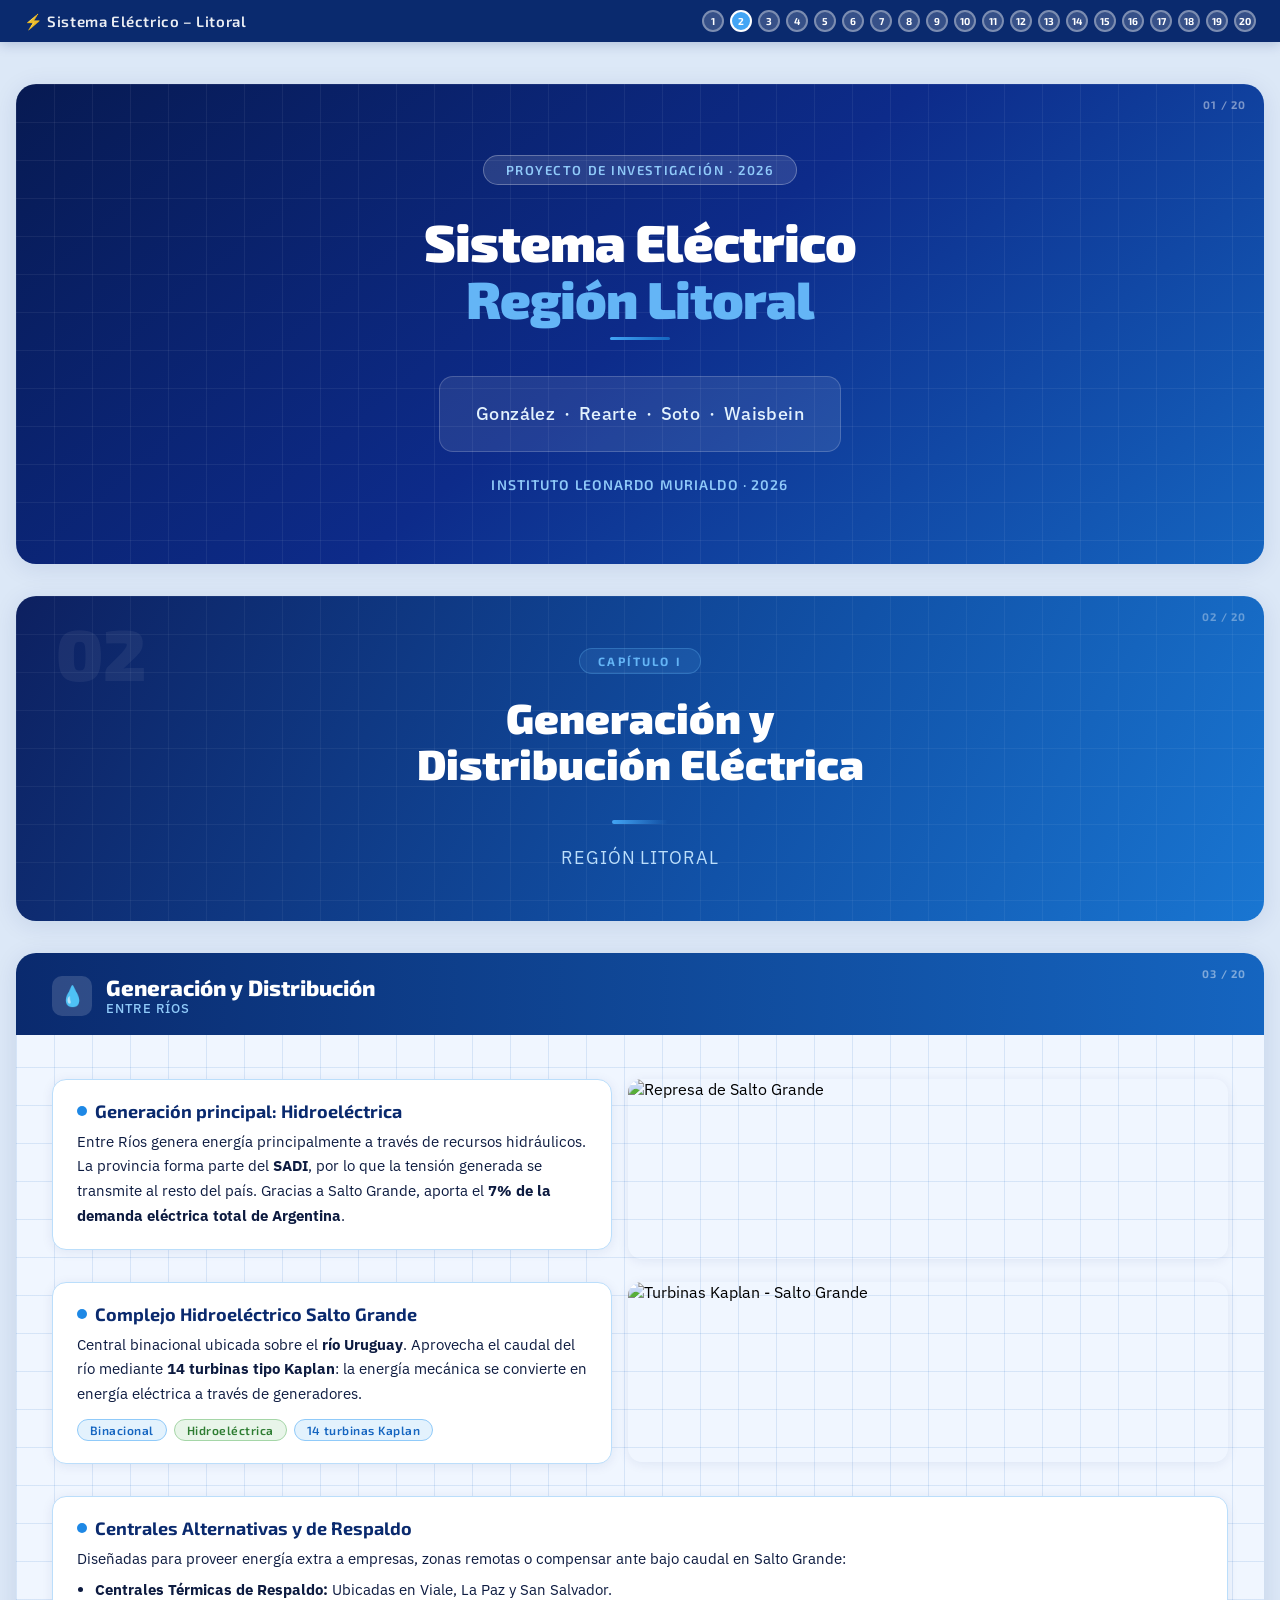
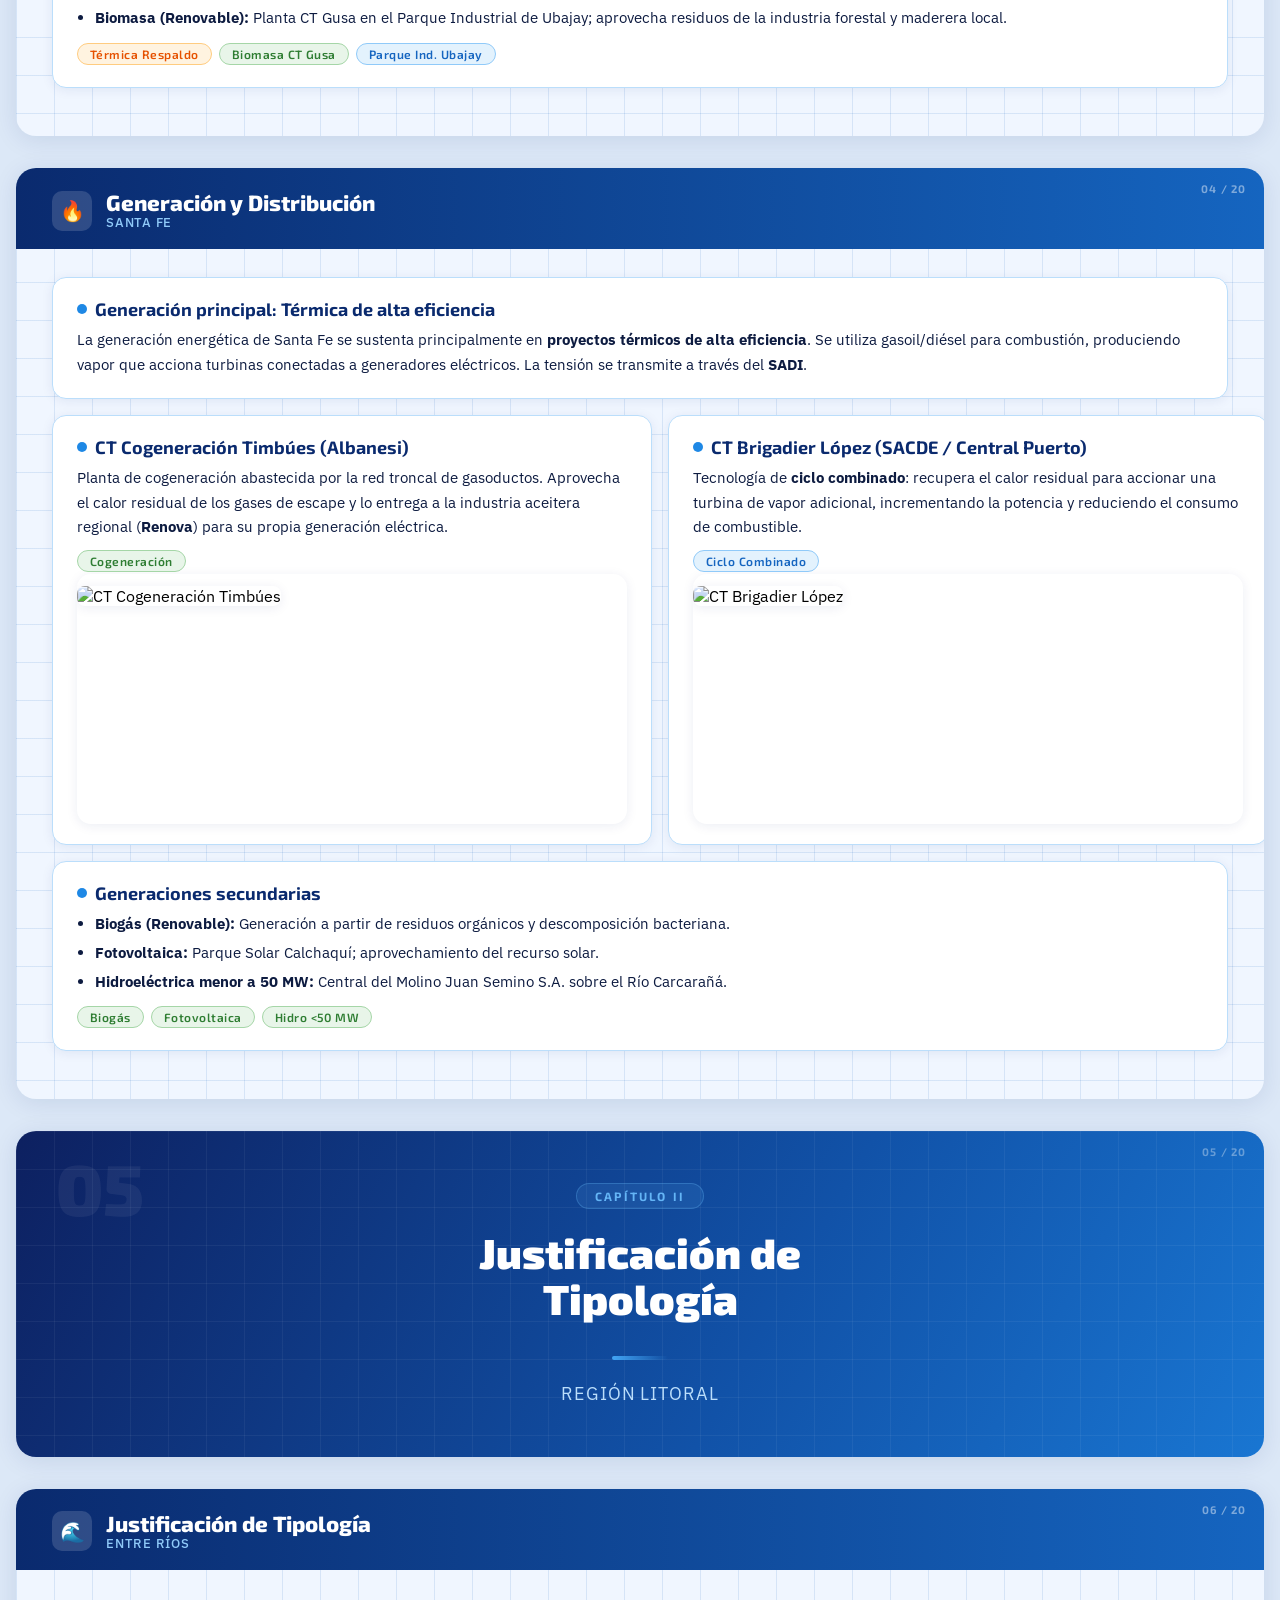
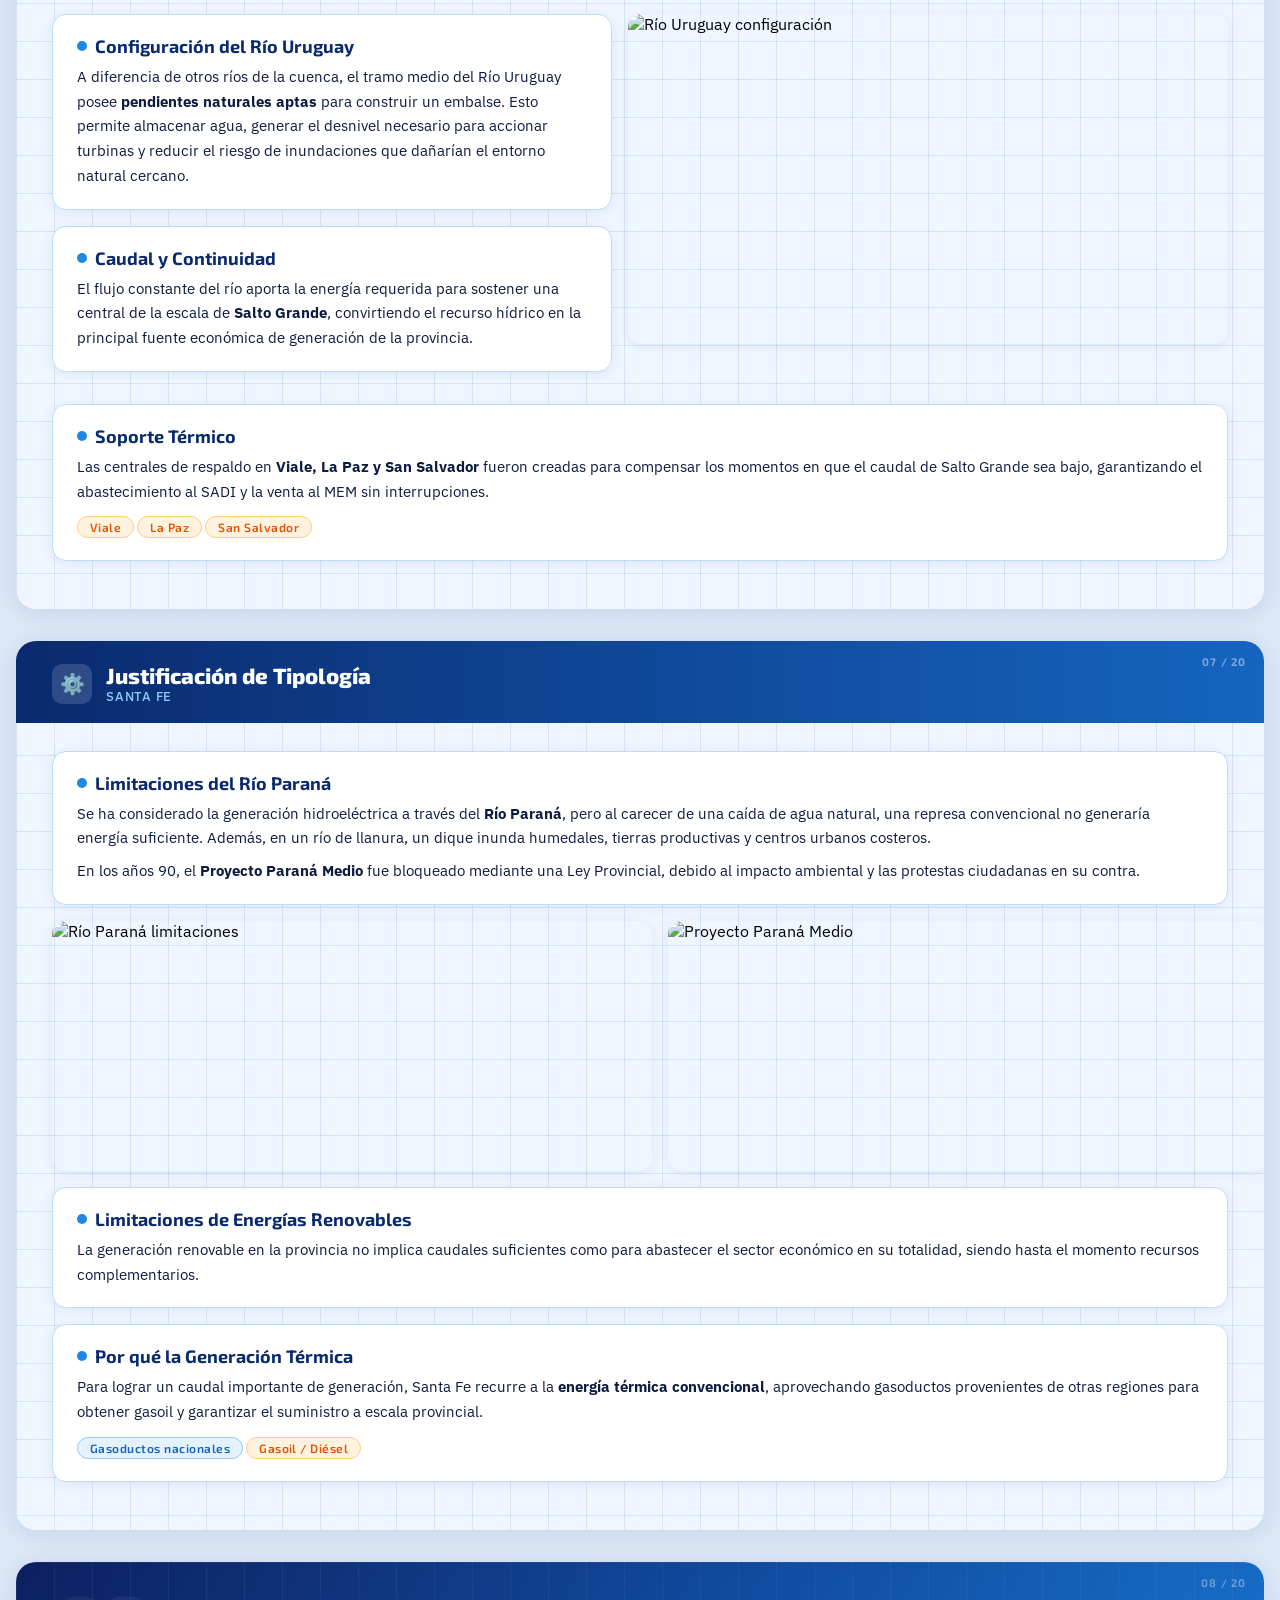
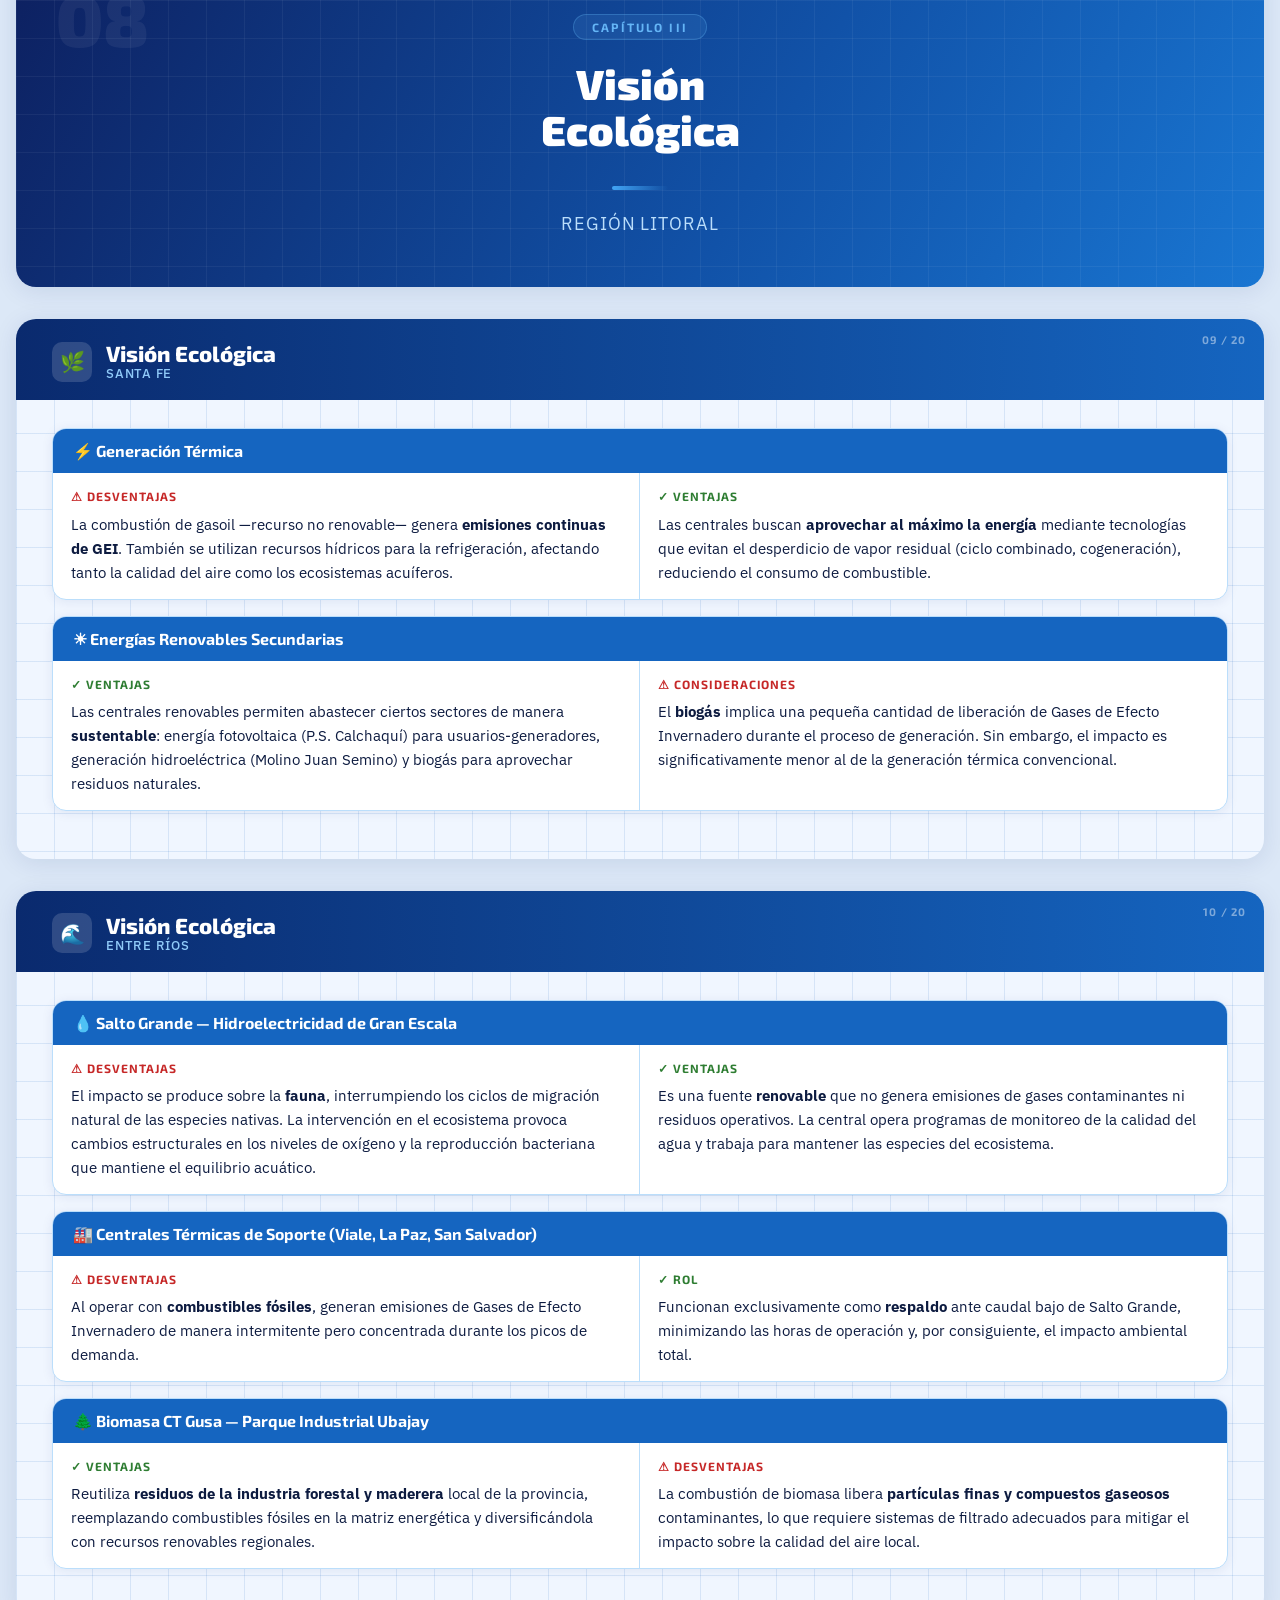
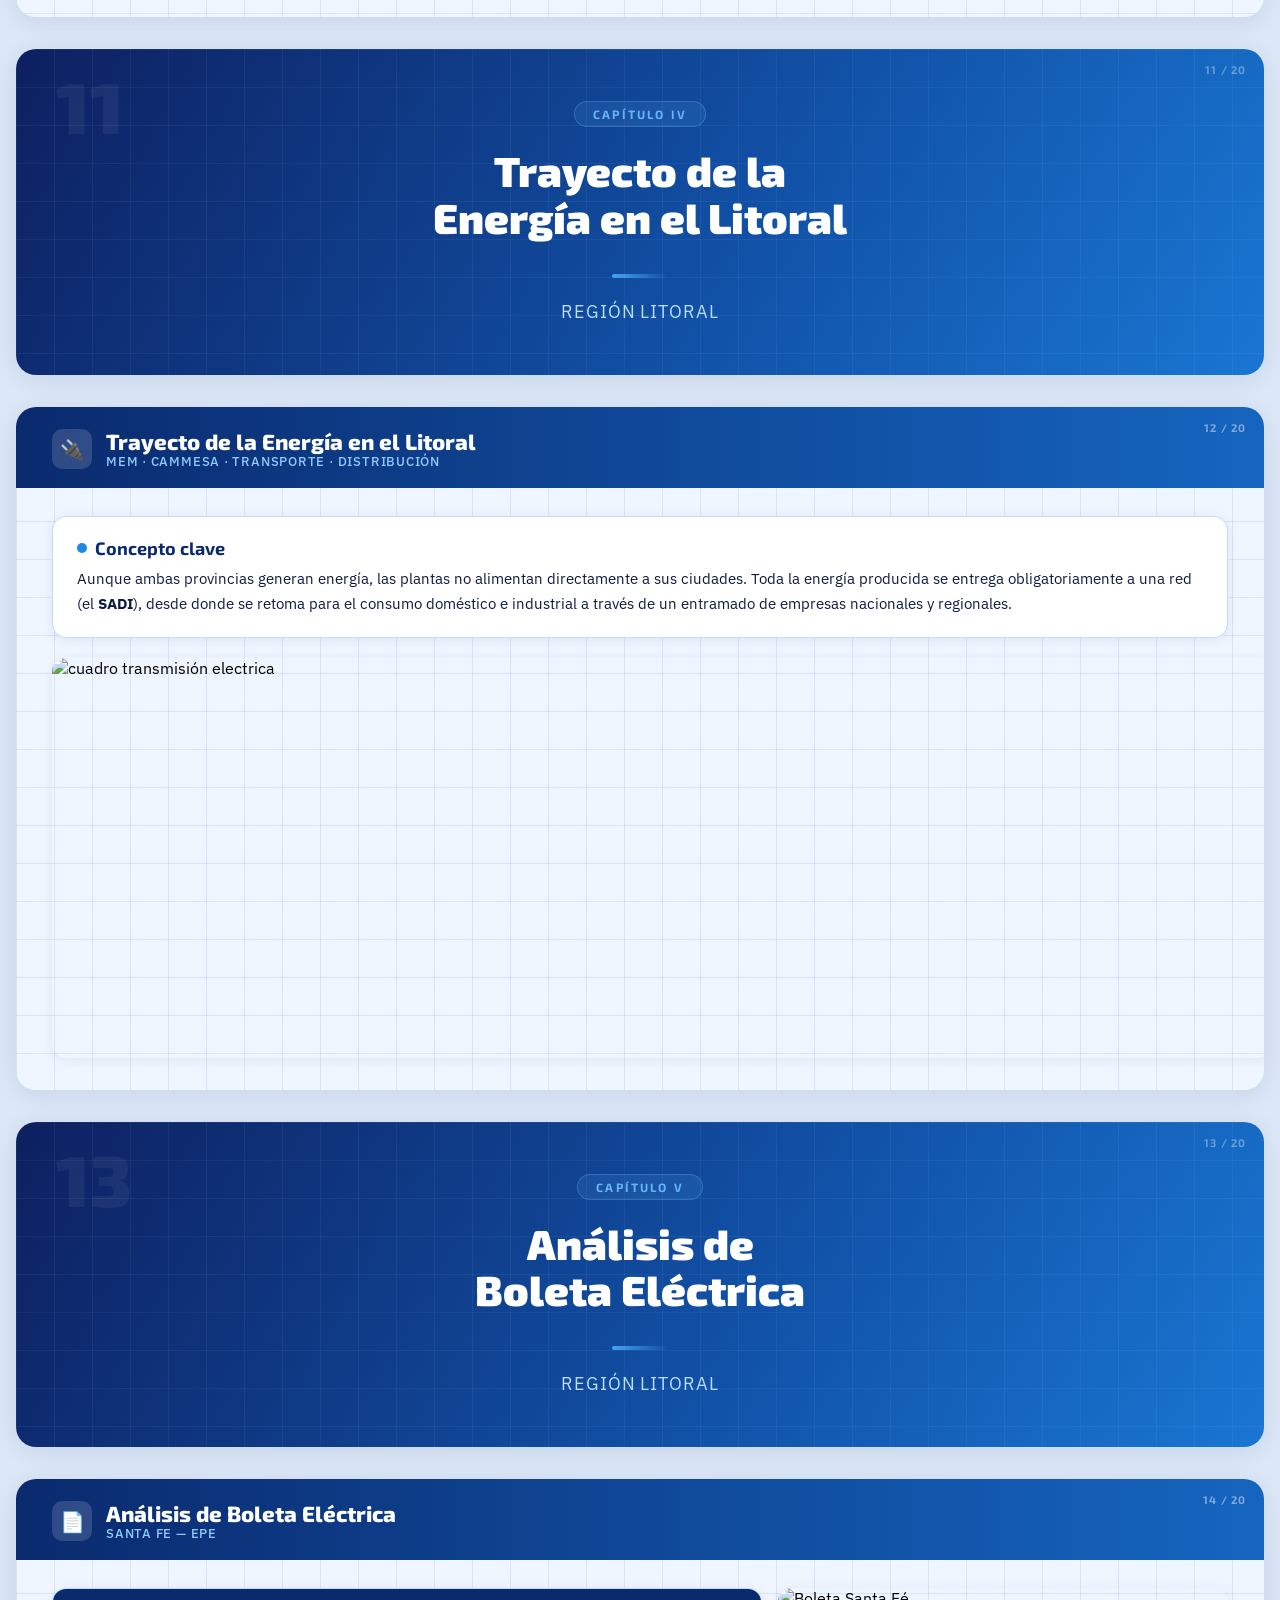
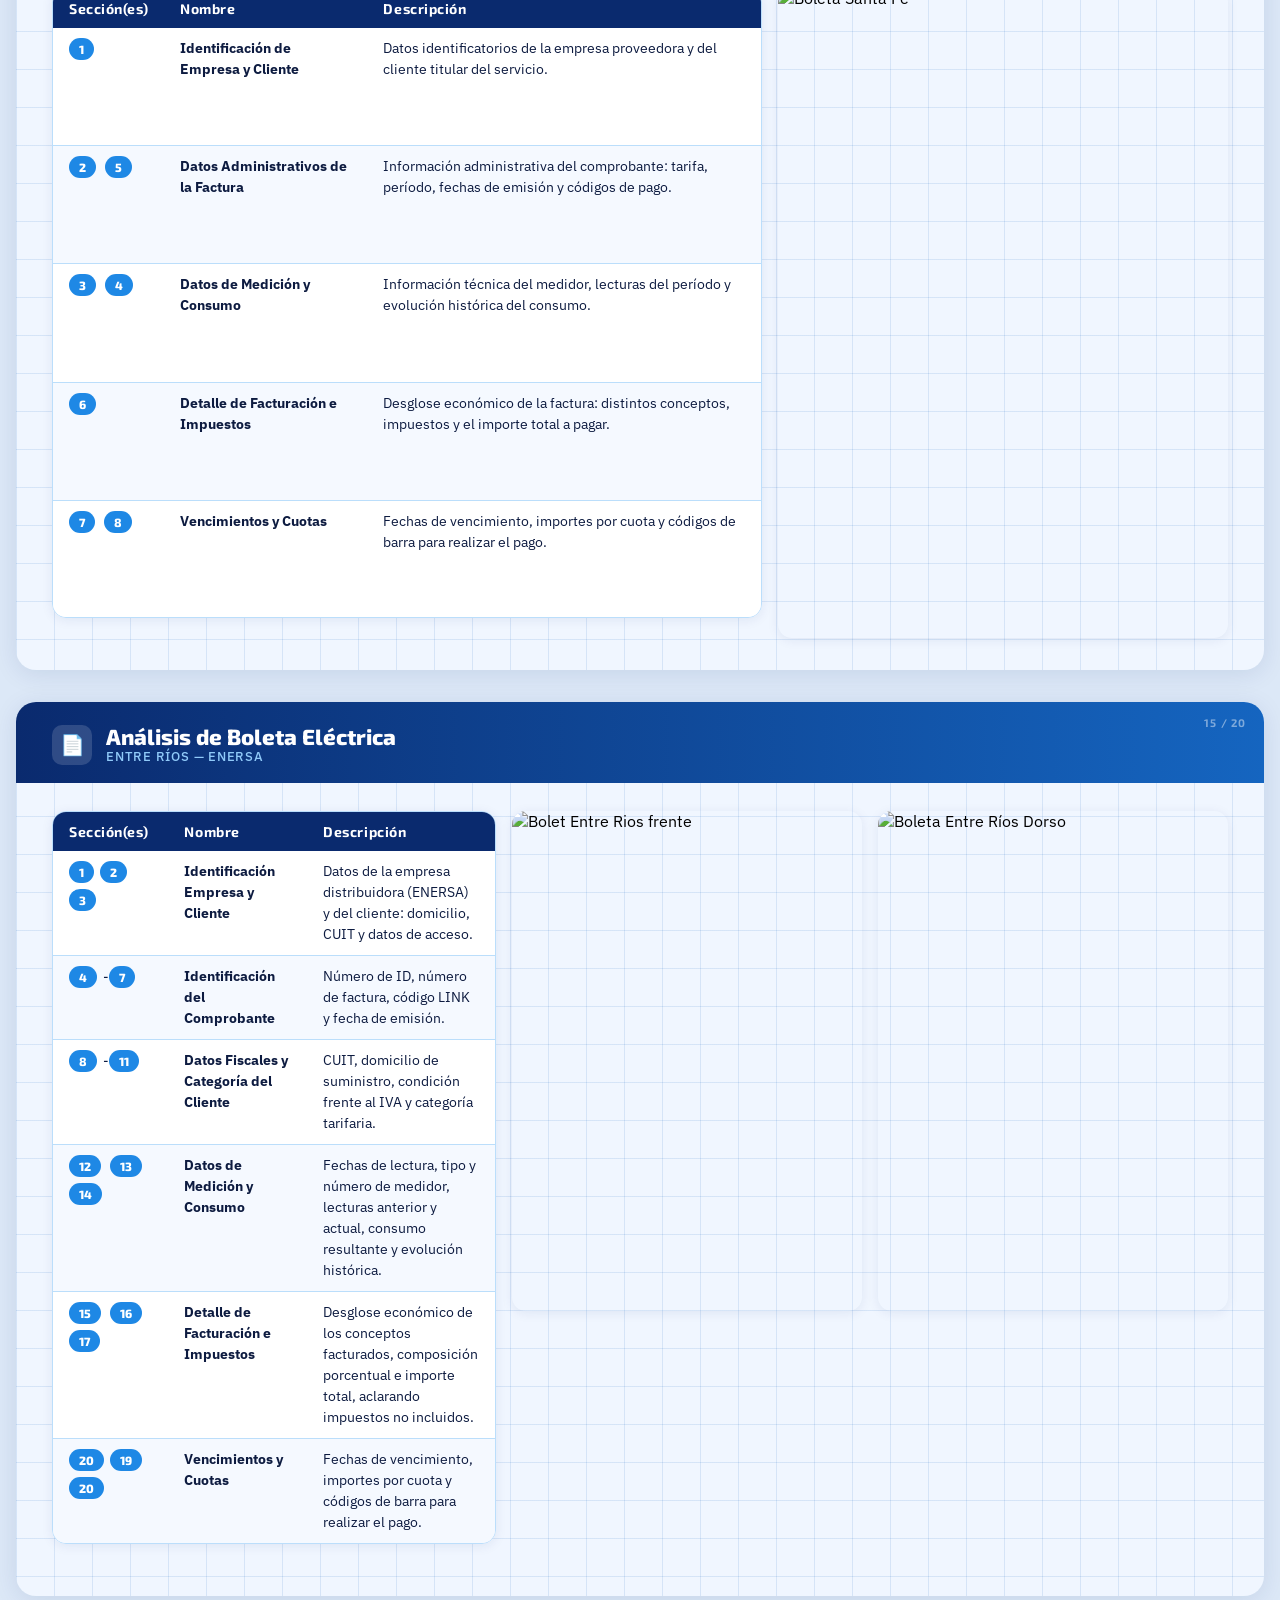
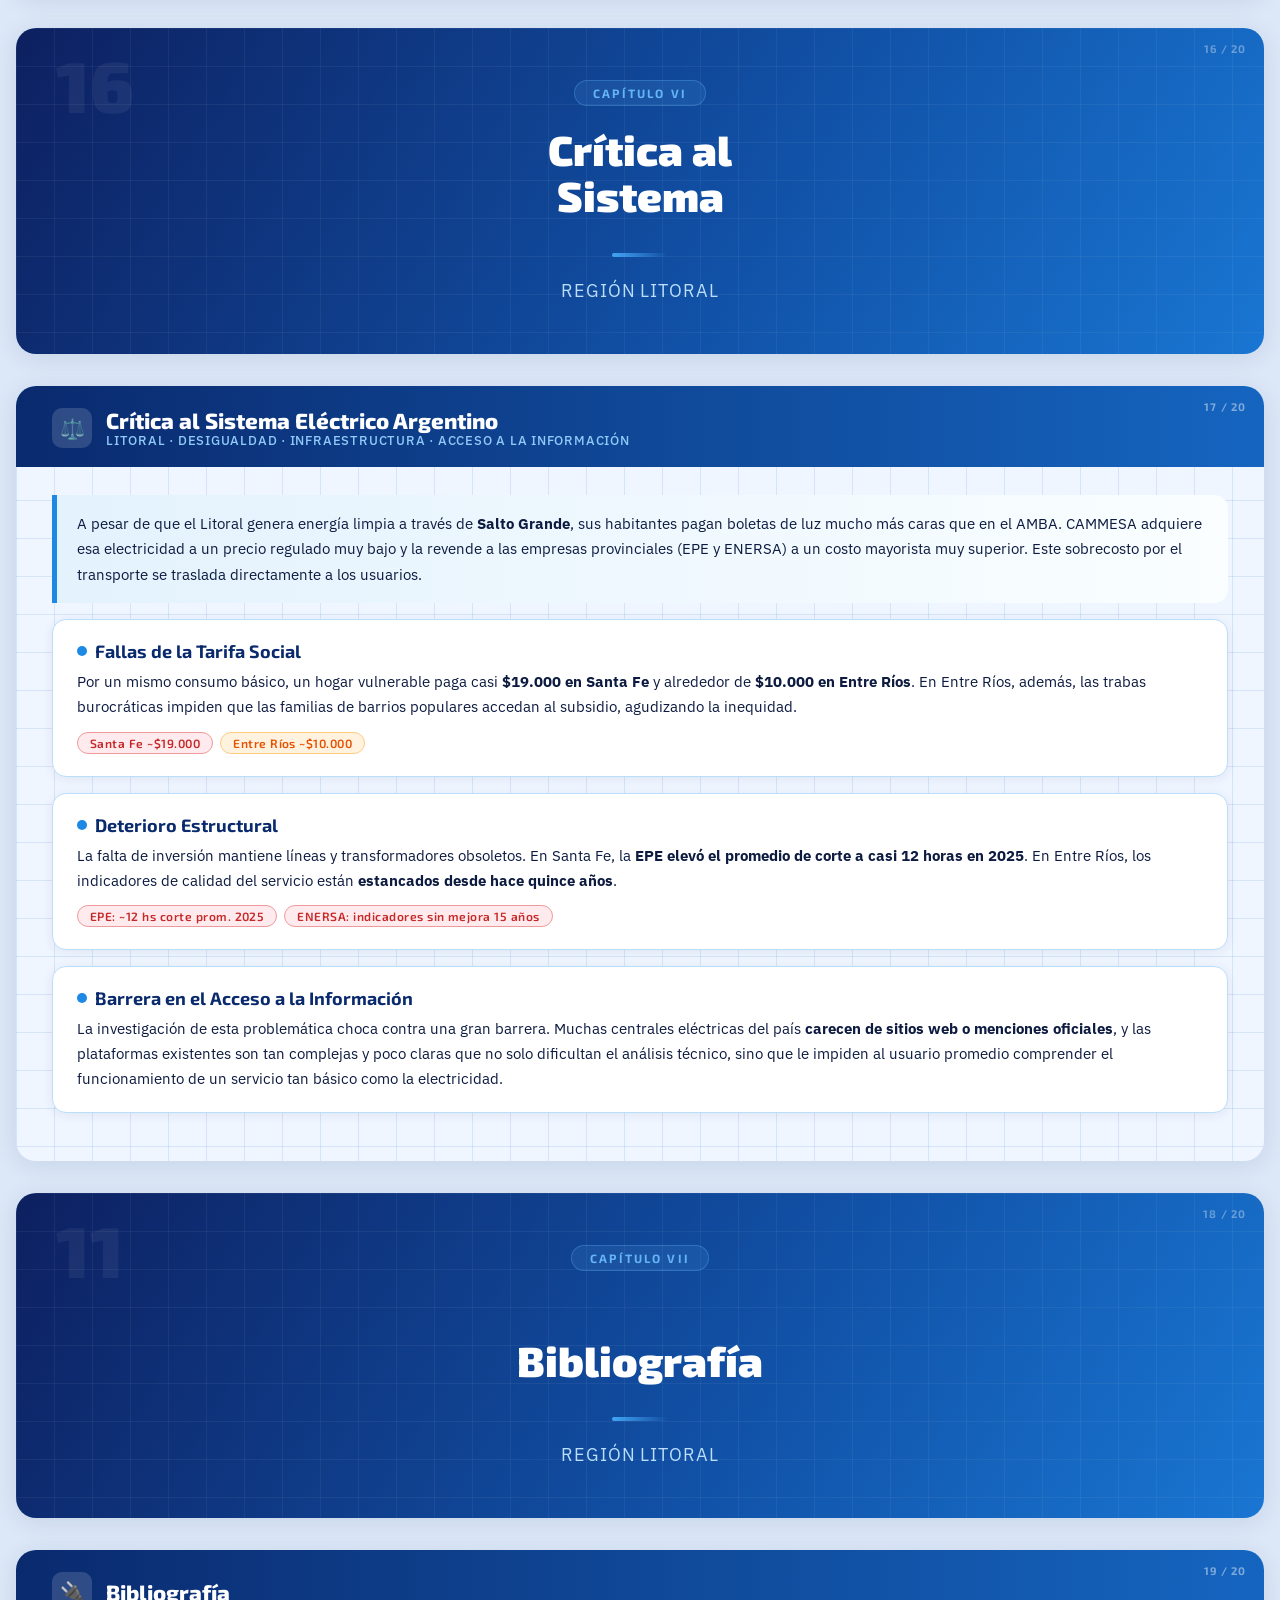
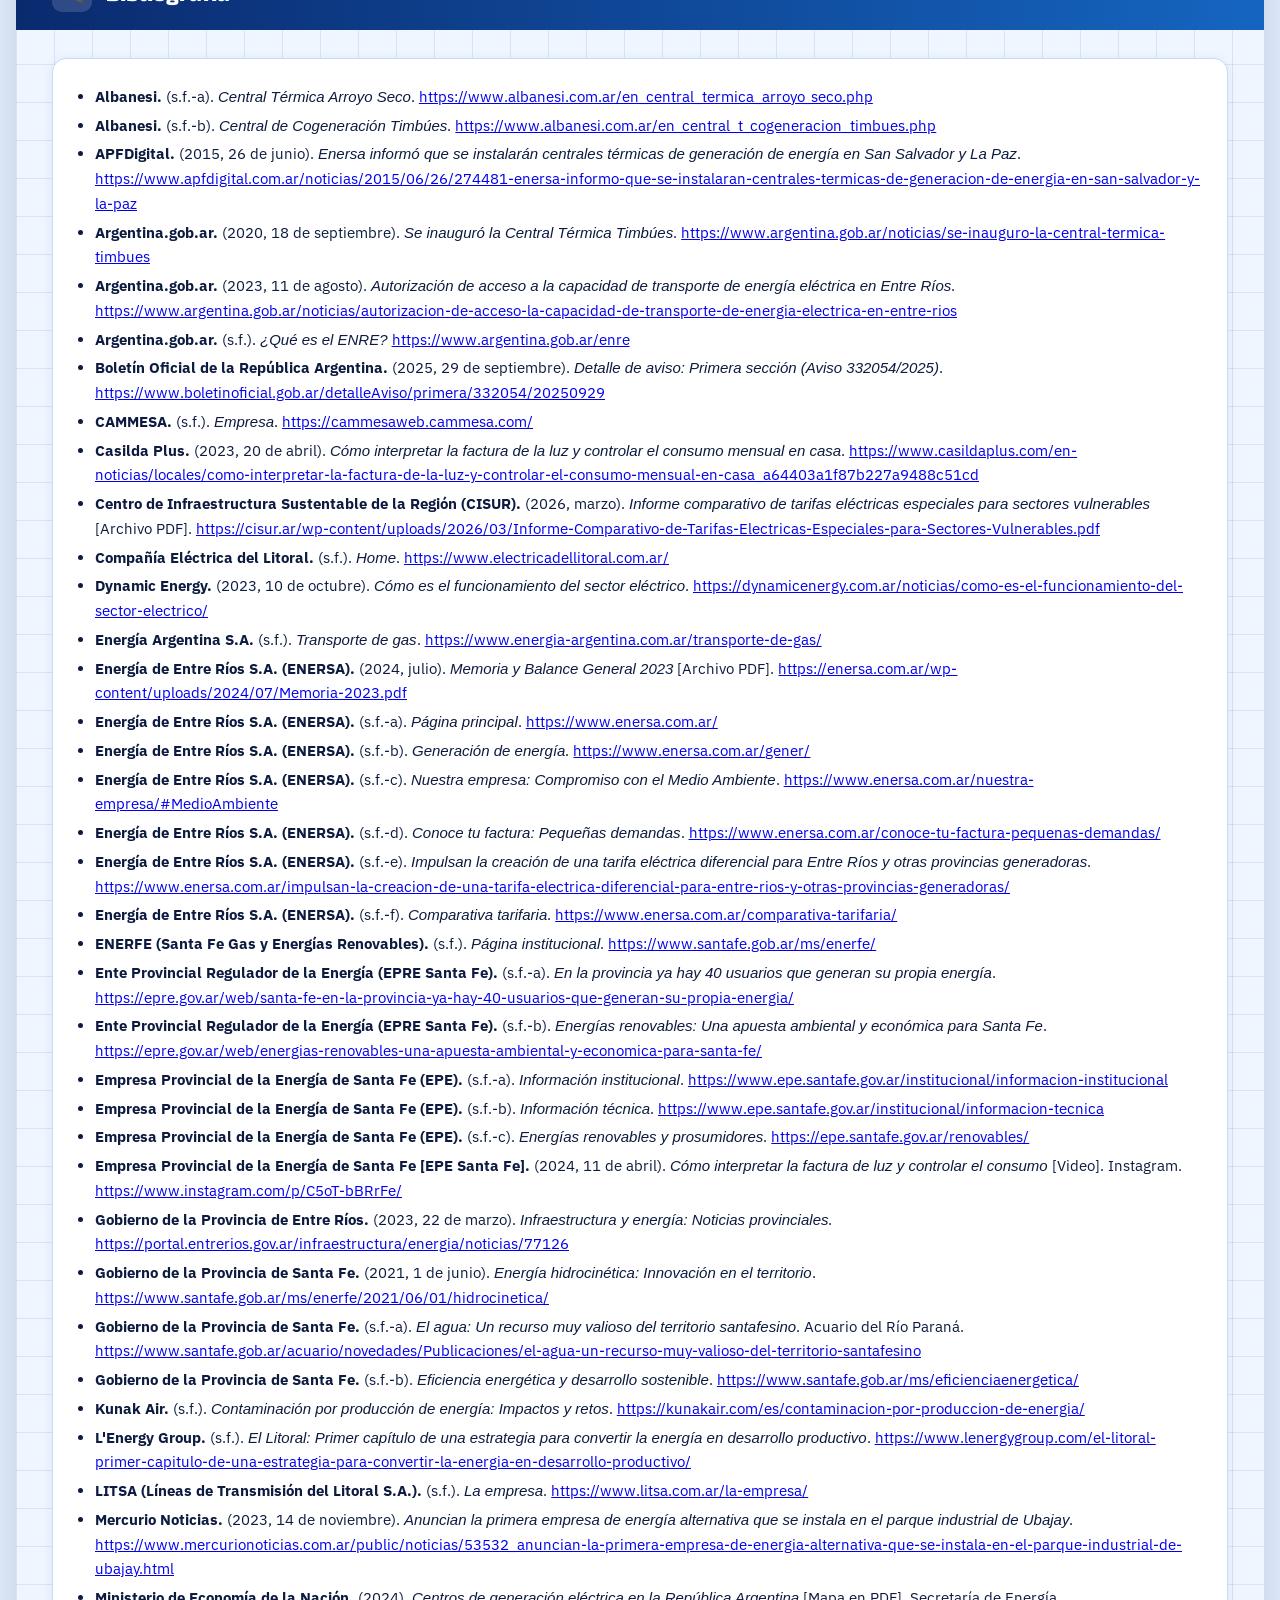
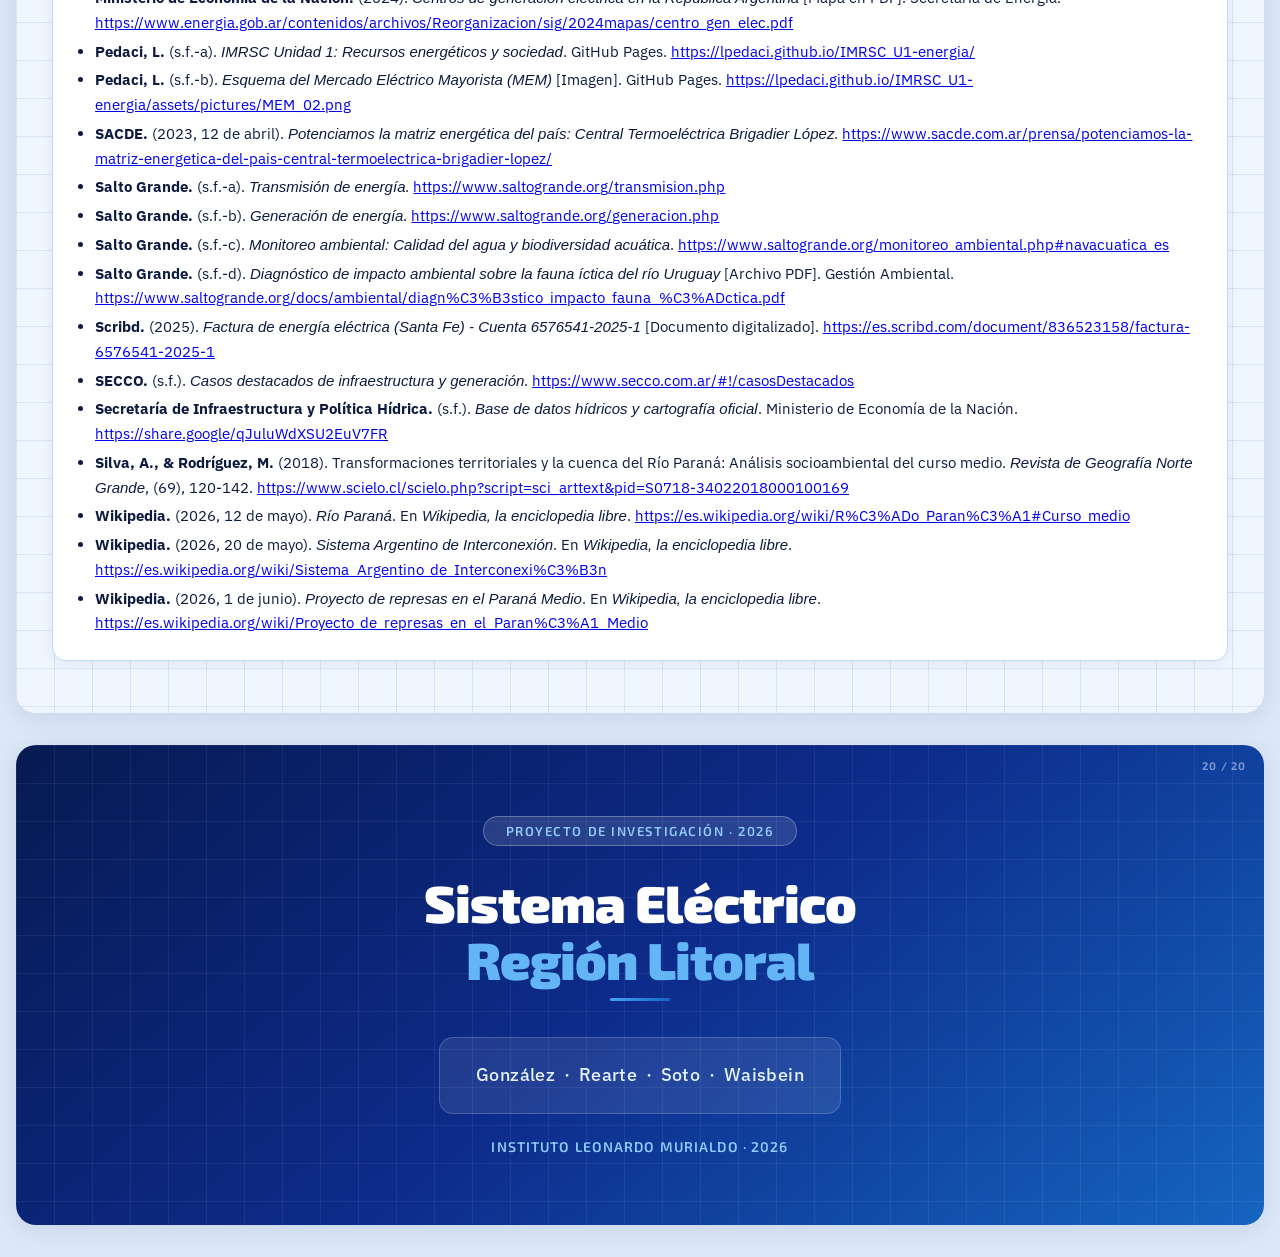
==== commit 01fe805d: "Update index.html" ====
--- a/index.html
+++ b/index.html
@@ -20,7 +20,7 @@
 
   <!-- ① CARÁTULA -->
   <section class="slide slide-cover" id="slide-1">
-    <span class="slide-num">01 / 18</span>
+    <span class="slide-num">01 / 20</span>
     <div class="cover-badge">Proyecto de Investigación · 2026</div>
     <div class="cover-title">Sistema Eléctrico<span>Región Litoral</span></div>
     <div class="cover-divider"></div>
@@ -32,7 +32,7 @@
 
   <!-- ② SEPARADORA: Generación y Distribución -->
   <section class="slide slide-divider" id="slide-2">
-    <span class="slide-num" style="color:rgba(255,255,255,0.35);">02 / 18</span>
+    <span class="slide-num" style="color:rgba(255,255,255,0.35);">02 / 20</span>
     <div class="divider-number">02</div>
     <div class="divider-tag">Capítulo I</div>
     <div class="divider-title">Generación y<br>Distribución Eléctrica</div>
@@ -48,7 +48,7 @@
         <h2>Generación y Distribución</h2>
         <p>Entre Ríos</p>
       </div>
-      <span class="slide-num">03 / 18</span>
+      <span class="slide-num">03 / 20</span>
     </div>
     <div class="slide-body">
       <div class="img-grid-2">
@@ -98,7 +98,7 @@
         <h2>Generación y Distribución</h2>
         <p>Santa Fe</p>
       </div>
-      <span class="slide-num">04 / 18</span>
+      <span class="slide-num">04 / 20</span>
     </div>
     <div class="slide-body">
       <div class="card">
@@ -141,7 +141,7 @@
 
   <!-- ⑤ SEPARADORA: Justificación de Tipología -->
   <section class="slide slide-divider" id="slide-5">
-    <span class="slide-num" style="color:rgba(255,255,255,0.35);">05 / 18</span>
+    <span class="slide-num" style="color:rgba(255,255,255,0.35);">05 / 20</span>
     <div class="divider-number">05</div>
     <div class="divider-tag">Capítulo II</div>
     <div class="divider-title">Justificación de<br>Tipología</div>
@@ -157,7 +157,7 @@
         <h2>Justificación de Tipología</h2>
         <p>Entre Ríos</p>
       </div>
-      <span class="slide-num">06 / 18</span>
+      <span class="slide-num">06 / 20</span>
     </div>
     <div class="slide-body">
       <div class="img-grid-2">
@@ -191,7 +191,7 @@
         <h2>Justificación de Tipología</h2>
         <p>Santa Fe</p>
       </div>
-      <span class="slide-num">07 / 18</span>
+      <span class="slide-num">07 / 20</span>
     </div>
     <div class="slide-body">
       <div class="card">
@@ -221,7 +221,7 @@
 
   <!-- ⑧ SEPARADORA: Visión Ecológica -->
   <section class="slide slide-divider" id="slide-8">
-    <span class="slide-num" style="color:rgba(255,255,255,0.35);">08 / 18</span>
+    <span class="slide-num" style="color:rgba(255,255,255,0.35);">08 / 20</span>
     <div class="divider-number">08</div>
     <div class="divider-tag">Capítulo III</div>
     <div class="divider-title">Visión<br>Ecológica</div>
@@ -237,7 +237,7 @@
         <h2>Visión Ecológica</h2>
         <p>Santa Fe</p>
       </div>
-      <span class="slide-num">09 / 18</span>
+      <span class="slide-num">09 / 20</span>
     </div>
     <div class="slide-body">
       <div class="eco-card">
@@ -277,7 +277,7 @@
         <h2>Visión Ecológica</h2>
         <p>Entre Ríos</p>
       </div>
-      <span class="slide-num">10 / 18</span>
+      <span class="slide-num">10 / 20</span>
     </div>
     <div class="slide-body">
       <div class="eco-card">
@@ -324,7 +324,7 @@
 
   <!-- ⑪ SEPARADORA: Trayecto de la Energía -->
   <section class="slide slide-divider" id="slide-11">
-    <span class="slide-num" style="color:rgba(255,255,255,0.35);">11 / 18</span>
+    <span class="slide-num" style="color:rgba(255,255,255,0.35);">11 / 20</span>
     <div class="divider-number">11</div>
     <div class="divider-tag">Capítulo IV</div>
     <div class="divider-title">Trayecto de la<br>Energía en el Litoral</div>
@@ -340,10 +340,10 @@
         <h2>Trayecto de la Energía en el Litoral</h2>
         <p>MEM · CAMMESA · Transporte · Distribución</p>
       </div>
-      <span class="slide-num">12 / 18</span>
-    </div>
-    <div class="slide-body">
-      <div class="card" style="margin-bottom:18px;">
+      <span class="slide-num">12 / 20</span>
+    </div>
+    <div class="slide-body">
+      <div class="card" style="margin-bottom:20px;">
         <div class="card-title"><span class="dot"></span>Concepto clave</div>
         <p>Aunque ambas provincias generan energía, las plantas no alimentan directamente a sus ciudades. Toda la energía producida se entrega obligatoriamente a una red (el <strong>SADI</strong>), desde donde se retoma para el consumo doméstico e industrial a través de un entramado de empresas nacionales y regionales.</p>
       </div>
@@ -396,7 +396,7 @@
 
   <!-- ⑬ SEPARADORA: Análisis de Boleta -->
   <section class="slide slide-divider" id="slide-13">
-    <span class="slide-num" style="color:rgba(255,255,255,0.35);">13 / 18</span>
+    <span class="slide-num" style="color:rgba(255,255,255,0.35);">13 / 20</span>
     <div class="divider-number">13</div>
     <div class="divider-tag">Capítulo V</div>
     <div class="divider-title">Análisis de<br>Boleta Eléctrica</div>
@@ -412,7 +412,7 @@
         <h2>Análisis de Boleta Eléctrica</h2>
         <p>Santa Fe — EPE</p>
       </div>
-      <span class="slide-num">14 / 18</span>
+      <span class="slide-num">14 / 20</span>
     </div>
     <div class="slide-body">
       <div class="grid2-1">
@@ -467,7 +467,7 @@
         <h2>Análisis de Boleta Eléctrica</h2>
         <p>Entre Ríos — ENERSA</p>
       </div>
-      <span class="slide-num">15 / 18</span>
+      <span class="slide-num">15 / 20</span>
     </div>
     <div class="slide-body">
       <div class="grid1-3">
@@ -506,7 +506,7 @@
               <td>Desglose económico de los conceptos facturados, composición porcentual e importe total, aclarando impuestos no incluidos.</td>
             </tr>
             <tr>
-              <td><span class="num-pill">18</span><span class="num-pill">19</span><span class="num-pill">20</span></td>
+              <td><span class="num-pill">20</span><span class="num-pill">19</span><span class="num-pill">20</span></td>
               <td><strong>Vencimientos y Cuotas</strong></td>
               <td>Fechas de vencimiento, importes por cuota y códigos de barra para realizar el pago.</td>
             </tr>
@@ -524,7 +524,7 @@
 
   <!-- ⑯ SEPARADORA: Crítica al Sistema -->
   <section class="slide slide-divider" id="slide-16">
-    <span class="slide-num" style="color:rgba(255,255,255,0.35);">16 / 18</span>
+    <span class="slide-num" style="color:rgba(255,255,255,0.35);">16 / 20</span>
     <div class="divider-number">16</div>
     <div class="divider-tag">Capítulo VI</div>
     <div class="divider-title">Crítica al<br>Sistema</div>
@@ -540,7 +540,7 @@
         <h2>Crítica al Sistema Eléctrico Argentino</h2>
         <p>Litoral · Desigualdad · Infraestructura · Acceso a la Información</p>
       </div>
-      <span class="slide-num">17 / 18</span>
+      <span class="slide-num">17 / 20</span>
     </div>
     <div class="slide-body">
       <div class="critica-callout">
@@ -569,9 +569,86 @@
     </div>
   </section>
 
-  <!-- ⑱ CARÁTULA CIERRE -->
-  <section class="slide slide-cover" id="slide-18">
-    <span class="slide-num">18 / 18</span>
+  <!-- BIBLIOGRAFÍA-->
+  <section class="slide slide-divider" id="slide-11">
+    <span class="slide-num" style="color:rgba(255,255,255,0.35);">18 / 20</span>
+    <div class="divider-number">11</div>
+    <div class="divider-tag">Capítulo VII</div>
+    <div class="divider-title"><br>Bibliografía</div>
+    <div class="divider-line"></div>
+    <div class="divider-subtitle">Región Litoral</div>
+  </section>
+
+  <!-- ⑫ Trayecto de la Energía -->
+  <section class="slide slide-content" id="slide-12">
+    <div class="slide-header">
+      <div class="slide-header-icon">🔌</div>
+      <div class="slide-header-text">
+        <h2>Bibliografía</h2>
+      </div>
+      <span class="slide-num">19 / 20</span>
+    </div>
+    <div class="slide-body">
+      <div class="card" style="margin-bottom:20px;">
+        <ul>
+            <li><strong>Albanesi.</strong> (s.f.-a). <em>Central Térmica Arroyo Seco</em>. <a href="https://www.albanesi.com.ar/en_central_termica_arroyo_seco.php" target="_blank">https://www.albanesi.com.ar/en_central_termica_arroyo_seco.php</a></li>
+            <li><strong>Albanesi.</strong> (s.f.-b). <em>Central de Cogeneración Timbúes</em>. <a href="https://www.albanesi.com.ar/en_central_t_cogeneracion_timbues.php" target="_blank">https://www.albanesi.com.ar/en_central_t_cogeneracion_timbues.php</a></li>
+            <li><strong>APFDigital.</strong> (2015, 26 de junio). <em>Enersa informó que se instalarán centrales térmicas de generación de energía en San Salvador y La Paz</em>. <a href="https://www.apfdigital.com.ar/noticias/2015/06/26/274481-enersa-informo-que-se-instalaran-centrales-termicas-de-generacion-de-energia-en-san-salvador-y-la-paz" target="_blank">https://www.apfdigital.com.ar/noticias/2015/06/26/274481-enersa-informo-que-se-instalaran-centrales-termicas-de-generacion-de-energia-en-san-salvador-y-la-paz</a></li>
+            <li><strong>Argentina.gob.ar.</strong> (2020, 18 de septiembre). <em>Se inauguró la Central Térmica Timbúes</em>. <a href="https://www.argentina.gob.ar/noticias/se-inauguro-la-central-termica-timbues" target="_blank">https://www.argentina.gob.ar/noticias/se-inauguro-la-central-termica-timbues</a></li>
+            <li><strong>Argentina.gob.ar.</strong> (2023, 11 de agosto). <em>Autorización de acceso a la capacidad de transporte de energía eléctrica en Entre Ríos</em>. <a href="https://www.argentina.gob.ar/noticias/autorizacion-de-acceso-la-capacidad-de-transporte-de-energia-electrica-en-entre-rios" target="_blank">https://www.argentina.gob.ar/noticias/autorizacion-de-acceso-la-capacidad-de-transporte-de-energia-electrica-en-entre-rios</a></li>
+            <li><strong>Argentina.gob.ar.</strong> (s.f.). <em>¿Qué es el ENRE?</em> <a href="https://www.argentina.gob.ar/enre" target="_blank">https://www.argentina.gob.ar/enre</a></li>
+            <li><strong>Boletín Oficial de la República Argentina.</strong> (2025, 29 de septiembre). <em>Detalle de aviso: Primera sección (Aviso 332054/2025)</em>. <a href="https://www.boletinoficial.gob.ar/detalleAviso/primera/332054/20250929" target="_blank">https://www.boletinoficial.gob.ar/detalleAviso/primera/332054/20250929</a></li>
+            <li><strong>CAMMESA.</strong> (s.f.). <em>Empresa</em>. <a href="https://cammesaweb.cammesa.com/" target="_blank">https://cammesaweb.cammesa.com/</a></li>
+            <li><strong>Casilda Plus.</strong> (2023, 20 de abril). <em>Cómo interpretar la factura de la luz y controlar el consumo mensual en casa</em>. <a href="https://www.casildaplus.com/en-noticias/locales/como-interpretar-la-factura-de-la-luz-y-controlar-el-consumo-mensual-en-casa_a64403a1f87b227a9488c51cd" target="_blank">https://www.casildaplus.com/en-noticias/locales/como-interpretar-la-factura-de-la-luz-y-controlar-el-consumo-mensual-en-casa_a64403a1f87b227a9488c51cd</a></li>
+            <li><strong>Centro de Infraestructura Sustentable de la Región (CISUR).</strong> (2026, marzo). <em>Informe comparativo de tarifas eléctricas especiales para sectores vulnerables</em> [Archivo PDF]. <a href="https://cisur.ar/wp-content/uploads/2026/03/Informe-Comparativo-de-Tarifas-Electricas-Especiales-para-Sectores-Vulnerables.pdf" target="_blank">https://cisur.ar/wp-content/uploads/2026/03/Informe-Comparativo-de-Tarifas-Electricas-Especiales-para-Sectores-Vulnerables.pdf</a></li>
+            <li><strong>Compañía Eléctrica del Litoral.</strong> (s.f.). <em>Home</em>. <a href="https://www.electricadellitoral.com.ar/" target="_blank">https://www.electricadellitoral.com.ar/</a></li>
+            <li><strong>Dynamic Energy.</strong> (2023, 10 de octubre). <em>Cómo es el funcionamiento del sector eléctrico</em>. <a href="https://dynamicenergy.com.ar/noticias/como-es-el-funcionamiento-del-sector-electrico/" target="_blank">https://dynamicenergy.com.ar/noticias/como-es-el-funcionamiento-del-sector-electrico/</a></li>
+            <li><strong>Energía Argentina S.A.</strong> (s.f.). <em>Transporte de gas</em>. <a href="https://www.energia-argentina.com.ar/transporte-de-gas/" target="_blank">https://www.energia-argentina.com.ar/transporte-de-gas/</a></li>
+            <li><strong>Energía de Entre Ríos S.A. (ENERSA).</strong> (2024, julio). <em>Memoria y Balance General 2023</em> [Archivo PDF]. <a href="https://enersa.com.ar/wp-content/uploads/2024/07/Memoria-2023.pdf" target="_blank">https://enersa.com.ar/wp-content/uploads/2024/07/Memoria-2023.pdf</a></li>
+            <li><strong>Energía de Entre Ríos S.A. (ENERSA).</strong> (s.f.-a). <em>Página principal</em>. <a href="https://www.enersa.com.ar/" target="_blank">https://www.enersa.com.ar/</a></li>
+            <li><strong>Energía de Entre Ríos S.A. (ENERSA).</strong> (s.f.-b). <em>Generación de energía</em>. <a href="https://www.enersa.com.ar/gener/" target="_blank">https://www.enersa.com.ar/gener/</a></li>
+            <li><strong>Energía de Entre Ríos S.A. (ENERSA).</strong> (s.f.-c). <em>Nuestra empresa: Compromiso con el Medio Ambiente</em>. <a href="https://www.enersa.com.ar/nuestra-empresa/#MedioAmbiente" target="_blank">https://www.enersa.com.ar/nuestra-empresa/#MedioAmbiente</a></li>
+            <li><strong>Energía de Entre Ríos S.A. (ENERSA).</strong> (s.f.-d). <em>Conoce tu factura: Pequeñas demandas</em>. <a href="https://www.enersa.com.ar/conoce-tu-factura-pequenas-demandas/" target="_blank">https://www.enersa.com.ar/conoce-tu-factura-pequenas-demandas/</a></li>
+            <li><strong>Energía de Entre Ríos S.A. (ENERSA).</strong> (s.f.-e). <em>Impulsan la creación de una tarifa eléctrica diferencial para Entre Ríos y otras provincias generadoras</em>. <a href="https://www.enersa.com.ar/impulsan-la-creacion-de-una-tarifa-electrica-diferencial-para-entre-rios-y-otras-provincias-generadoras/" target="_blank">https://www.enersa.com.ar/impulsan-la-creacion-de-una-tarifa-electrica-diferencial-para-entre-rios-y-otras-provincias-generadoras/</a></li>
+            <li><strong>Energía de Entre Ríos S.A. (ENERSA).</strong> (s.f.-f). <em>Comparativa tarifaria</em>. <a href="https://www.enersa.com.ar/comparativa-tarifaria/" target="_blank">https://www.enersa.com.ar/comparativa-tarifaria/</a></li>
+            <li><strong>ENERFE (Santa Fe Gas y Energías Renovables).</strong> (s.f.). <em>Página institucional</em>. <a href="https://www.santafe.gob.ar/ms/enerfe/" target="_blank">https://www.santafe.gob.ar/ms/enerfe/</a></li>
+            <li><strong>Ente Provincial Regulador de la Energía (EPRE Santa Fe).</strong> (s.f.-a). <em>En la provincia ya hay 40 usuarios que generan su propia energía</em>. <a href="https://epre.gov.ar/web/santa-fe-en-la-provincia-ya-hay-40-usuarios-que-generan-su-propia-energia/" target="_blank">https://epre.gov.ar/web/santa-fe-en-la-provincia-ya-hay-40-usuarios-que-generan-su-propia-energia/</a></li>
+            <li><strong>Ente Provincial Regulador de la Energía (EPRE Santa Fe).</strong> (s.f.-b). <em>Energías renovables: Una apuesta ambiental y económica para Santa Fe</em>. <a href="https://epre.gov.ar/web/energias-renovables-una-apuesta-ambiental-y-economica-para-santa-fe/" target="_blank">https://epre.gov.ar/web/energias-renovables-una-apuesta-ambiental-y-economica-para-santa-fe/</a></li>
+            <li><strong>Empresa Provincial de la Energía de Santa Fe (EPE).</strong> (s.f.-a). <em>Información institucional</em>. <a href="https://www.epe.santafe.gov.ar/institucional/informacion-institucional" target="_blank">https://www.epe.santafe.gov.ar/institucional/informacion-institucional</a></li>
+            <li><strong>Empresa Provincial de la Energía de Santa Fe (EPE).</strong> (s.f.-b). <em>Información técnica</em>. <a href="https://www.epe.santafe.gov.ar/institucional/informacion-tecnica" target="_blank">https://www.epe.santafe.gov.ar/institucional/informacion-tecnica</a></li>
+            <li><strong>Empresa Provincial de la Energía de Santa Fe (EPE).</strong> (s.f.-c). <em>Energías renovables y prosumidores</em>. <a href="https://epe.santafe.gov.ar/renovables/" target="_blank">https://epe.santafe.gov.ar/renovables/</a></li>
+            <li><strong>Empresa Provincial de la Energía de Santa Fe [EPE Santa Fe].</strong> (2024, 11 de abril). <em>Cómo interpretar la factura de luz y controlar el consumo</em> [Video]. Instagram. <a href="https://www.instagram.com/p/C5oT-bBRrFe/" target="_blank">https://www.instagram.com/p/C5oT-bBRrFe/</a></li>
+            <li><strong>Gobierno de la Provincia de Entre Ríos.</strong> (2023, 22 de marzo). <em>Infraestructura y energía: Noticias provinciales</em>. <a href="https://portal.entrerios.gov.ar/infraestructura/energia/noticias/77126" target="_blank">https://portal.entrerios.gov.ar/infraestructura/energia/noticias/77126</a></li>
+            <li><strong>Gobierno de la Provincia de Santa Fe.</strong> (2021, 1 de junio). <em>Energía hidrocinética: Innovación en el territorio</em>. <a href="https://www.santafe.gob.ar/ms/enerfe/2021/06/01/hidrocinetica/" target="_blank">https://www.santafe.gob.ar/ms/enerfe/2021/06/01/hidrocinetica/</a></li>
+            <li><strong>Gobierno de la Provincia de Santa Fe.</strong> (s.f.-a). <em>El agua: Un recurso muy valioso del territorio santafesino</em>. Acuario del Río Paraná. <a href="https://www.santafe.gob.ar/acuario/novedades/Publicaciones/el-agua-un-recurso-muy-valioso-del-territorio-santafesino" target="_blank">https://www.santafe.gob.ar/acuario/novedades/Publicaciones/el-agua-un-recurso-muy-valioso-del-territorio-santafesino</a></li>
+            <li><strong>Gobierno de la Provincia de Santa Fe.</strong> (s.f.-b). <em>Eficiencia energética y desarrollo sostenible</em>. <a href="https://www.santafe.gob.ar/ms/eficienciaenergetica/" target="_blank">https://www.santafe.gob.ar/ms/eficienciaenergetica/</a></li>
+            <li><strong>Kunak Air.</strong> (s.f.). <em>Contaminación por producción de energía: Impactos y retos</em>. <a href="https://kunakair.com/es/contaminacion-por-produccion-de-energia/" target="_blank">https://kunakair.com/es/contaminacion-por-produccion-de-energia/</a></li>
+            <li><strong>L'Energy Group.</strong> (s.f.). <em>El Litoral: Primer capítulo de una estrategia para convertir la energía en desarrollo productivo</em>. <a href="https://www.lenergygroup.com/el-litoral-primer-capitulo-de-una-estrategia-para-convertir-la-energia-en-desarrollo-productivo/" target="_blank">https://www.lenergygroup.com/el-litoral-primer-capitulo-de-una-estrategia-para-convertir-la-energia-en-desarrollo-productivo/</a></li>
+            <li><strong>LITSA (Líneas de Transmisión del Litoral S.A.).</strong> (s.f.). <em>La empresa</em>. <a href="https://www.litsa.com.ar/la-empresa/" target="_blank">https://www.litsa.com.ar/la-empresa/</a></li>
+            <li><strong>Mercurio Noticias.</strong> (2023, 14 de noviembre). <em>Anuncian la primera empresa de energía alternativa que se instala en el parque industrial de Ubajay</em>. <a href="https://www.mercurionoticias.com.ar/public/noticias/53532_anuncian-la-primera-empresa-de-energia-alternativa-que-se-instala-en-el-parque-industrial-de-ubajay.html" target="_blank">https://www.mercurionoticias.com.ar/public/noticias/53532_anuncian-la-primera-empresa-de-energia-alternativa-que-se-instala-en-el-parque-industrial-de-ubajay.html</a></li>
+            <li><strong>Ministerio de Economía de la Nación.</strong> (2024). <em>Centros de generación eléctrica en la República Argentina</em> [Mapa en PDF]. Secretaría de Energía. <a href="https://www.energia.gob.ar/contenidos/archivos/Reorganizacion/sig/2024mapas/centro_gen_elec.pdf" target="_blank">https://www.energia.gob.ar/contenidos/archivos/Reorganizacion/sig/2024mapas/centro_gen_elec.pdf</a></li>
+            <li><strong>Pedaci, L.</strong> (s.f.-a). <em>IMRSC Unidad 1: Recursos energéticos y sociedad</em>. GitHub Pages. <a href="https://lpedaci.github.io/IMRSC_U1-energia/" target="_blank">https://lpedaci.github.io/IMRSC_U1-energia/</a></li>
+            <li><strong>Pedaci, L.</strong> (s.f.-b). <em>Esquema del Mercado Eléctrico Mayorista (MEM)</em> [Imagen]. GitHub Pages. <a href="https://lpedaci.github.io/IMRSC_U1-energia/assets/pictures/MEM_02.png" target="_blank">https://lpedaci.github.io/IMRSC_U1-energia/assets/pictures/MEM_02.png</a></li>
+            <li><strong>SACDE.</strong> (2023, 12 de abril). <em>Potenciamos la matriz energética del país: Central Termoeléctrica Brigadier López</em>. <a href="https://www.sacde.com.ar/prensa/potenciamos-la-matriz-energetica-del-pais-central-termoelectrica-brigadier-lopez/" target="_blank">https://www.sacde.com.ar/prensa/potenciamos-la-matriz-energetica-del-pais-central-termoelectrica-brigadier-lopez/</a></li>
+            <li><strong>Salto Grande.</strong> (s.f.-a). <em>Transmisión de energía</em>. <a href="https://www.saltogrande.org/transmision.php" target="_blank">https://www.saltogrande.org/transmision.php</a></li>
+            <li><strong>Salto Grande.</strong> (s.f.-b). <em>Generación de energía</em>. <a href="https://www.saltogrande.org/generacion.php" target="_blank">https://www.saltogrande.org/generacion.php</a></li>
+            <li><strong>Salto Grande.</strong> (s.f.-c). <em>Monitoreo ambiental: Calidad del agua y biodiversidad acuática</em>. <a href="https://www.saltogrande.org/monitoreo_ambiental.php#navacuatica_es" target="_blank">https://www.saltogrande.org/monitoreo_ambiental.php#navacuatica_es</a></li>
+            <li><strong>Salto Grande.</strong> (s.f.-d). <em>Diagnóstico de impacto ambiental sobre la fauna íctica del río Uruguay</em> [Archivo PDF]. Gestión Ambiental. <a href="https://www.saltogrande.org/docs/ambiental/diagn%C3%B3stico_impacto_fauna_%C3%ADctica.pdf" target="_blank">https://www.saltogrande.org/docs/ambiental/diagn%C3%B3stico_impacto_fauna_%C3%ADctica.pdf</a></li>
+            <li><strong>Scribd.</strong> (2025). <em>Factura de energía eléctrica (Santa Fe) - Cuenta 6576541-2025-1</em> [Documento digitalizado]. <a href="https://es.scribd.com/document/836523158/factura-6576541-2025-1" target="_blank">https://es.scribd.com/document/836523158/factura-6576541-2025-1</a></li>
+            <li><strong>SECCO.</strong> (s.f.). <em>Casos destacados de infraestructura y generación</em>. <a href="https://www.secco.com.ar/#!/casosDestacados" target="_blank">https://www.secco.com.ar/#!/casosDestacados</a></li>
+            <li><strong>Secretaría de Infraestructura y Política Hídrica.</strong> (s.f.). <em>Base de datos hídricos y cartografía oficial</em>. Ministerio de Economía de la Nación. <a href="https://share.google/qJuluWdXSU2EuV7FR" target="_blank">https://share.google/qJuluWdXSU2EuV7FR</a></li>
+            <li><strong>Silva, A., & Rodríguez, M.</strong> (2018). Transformaciones territoriales y la cuenca del Río Paraná: Análisis socioambiental del curso medio. <em>Revista de Geografía Norte Grande</em>, (69), 120-142. <a href="https://www.scielo.cl/scielo.php?script=sci_arttext&pid=S0718-34022018000100169" target="_blank">https://www.scielo.cl/scielo.php?script=sci_arttext&pid=S0718-34022018000100169</a></li>
+            <li><strong>Wikipedia.</strong> (2026, 12 de mayo). <em>Río Paraná</em>. En <em>Wikipedia, la enciclopedia libre</em>. <a href="https://es.wikipedia.org/wiki/R%C3%ADo_Paran%C3%A1#Curso_medio" target="_blank">https://es.wikipedia.org/wiki/R%C3%ADo_Paran%C3%A1#Curso_medio</a></li>
+            <li><strong>Wikipedia.</strong> (2026, 20 de mayo). <em>Sistema Argentino de Interconexión</em>. En <em>Wikipedia, la enciclopedia libre</em>. <a href="https://es.wikipedia.org/wiki/Sistema_Argentino_de_Interconexi%C3%B3n" target="_blank">https://es.wikipedia.org/wiki/Sistema_Argentino_de_Interconexi%C3%B3n</a></li>
+            <li><strong>Wikipedia.</strong> (2026, 1 de junio). <em>Proyecto de represas en el Paraná Medio</em>. En <em>Wikipedia, la enciclopedia libre</em>. <a href="https://es.wikipedia.org/wiki/Proyecto_de_represas_en_el_Paran%C3%A1_Medio" target="_blank">https://es.wikipedia.org/wiki/Proyecto_de_represas_en_el_Paran%C3%A1_Medio</a></li>
+        </ul>
+      </div>
+    </div>
+  </section>
+  
+  <!-- 20 CARÁTULA CIERRE -->
+  <section class="slide slide-cover" id="slide-20">
+    <span class="slide-num">20 / 20</span>
     <div class="cover-badge">Proyecto de Investigación · 2026</div>
     <div class="cover-title">Sistema Eléctrico<span>Región Litoral</span></div>
     <div class="cover-divider"></div>
@@ -581,10 +658,12 @@
     <div class="cover-inst">Instituto Leonardo Murialdo · 2026</div>
   </section>
 
+  
+
 </div><!-- /slides-wrapper -->
 
 <script>
-  const totalSlides = 18;
+  const totalSlides = 20;
   const navDots = document.getElementById('nav-dots');
 
   // Build nav dots
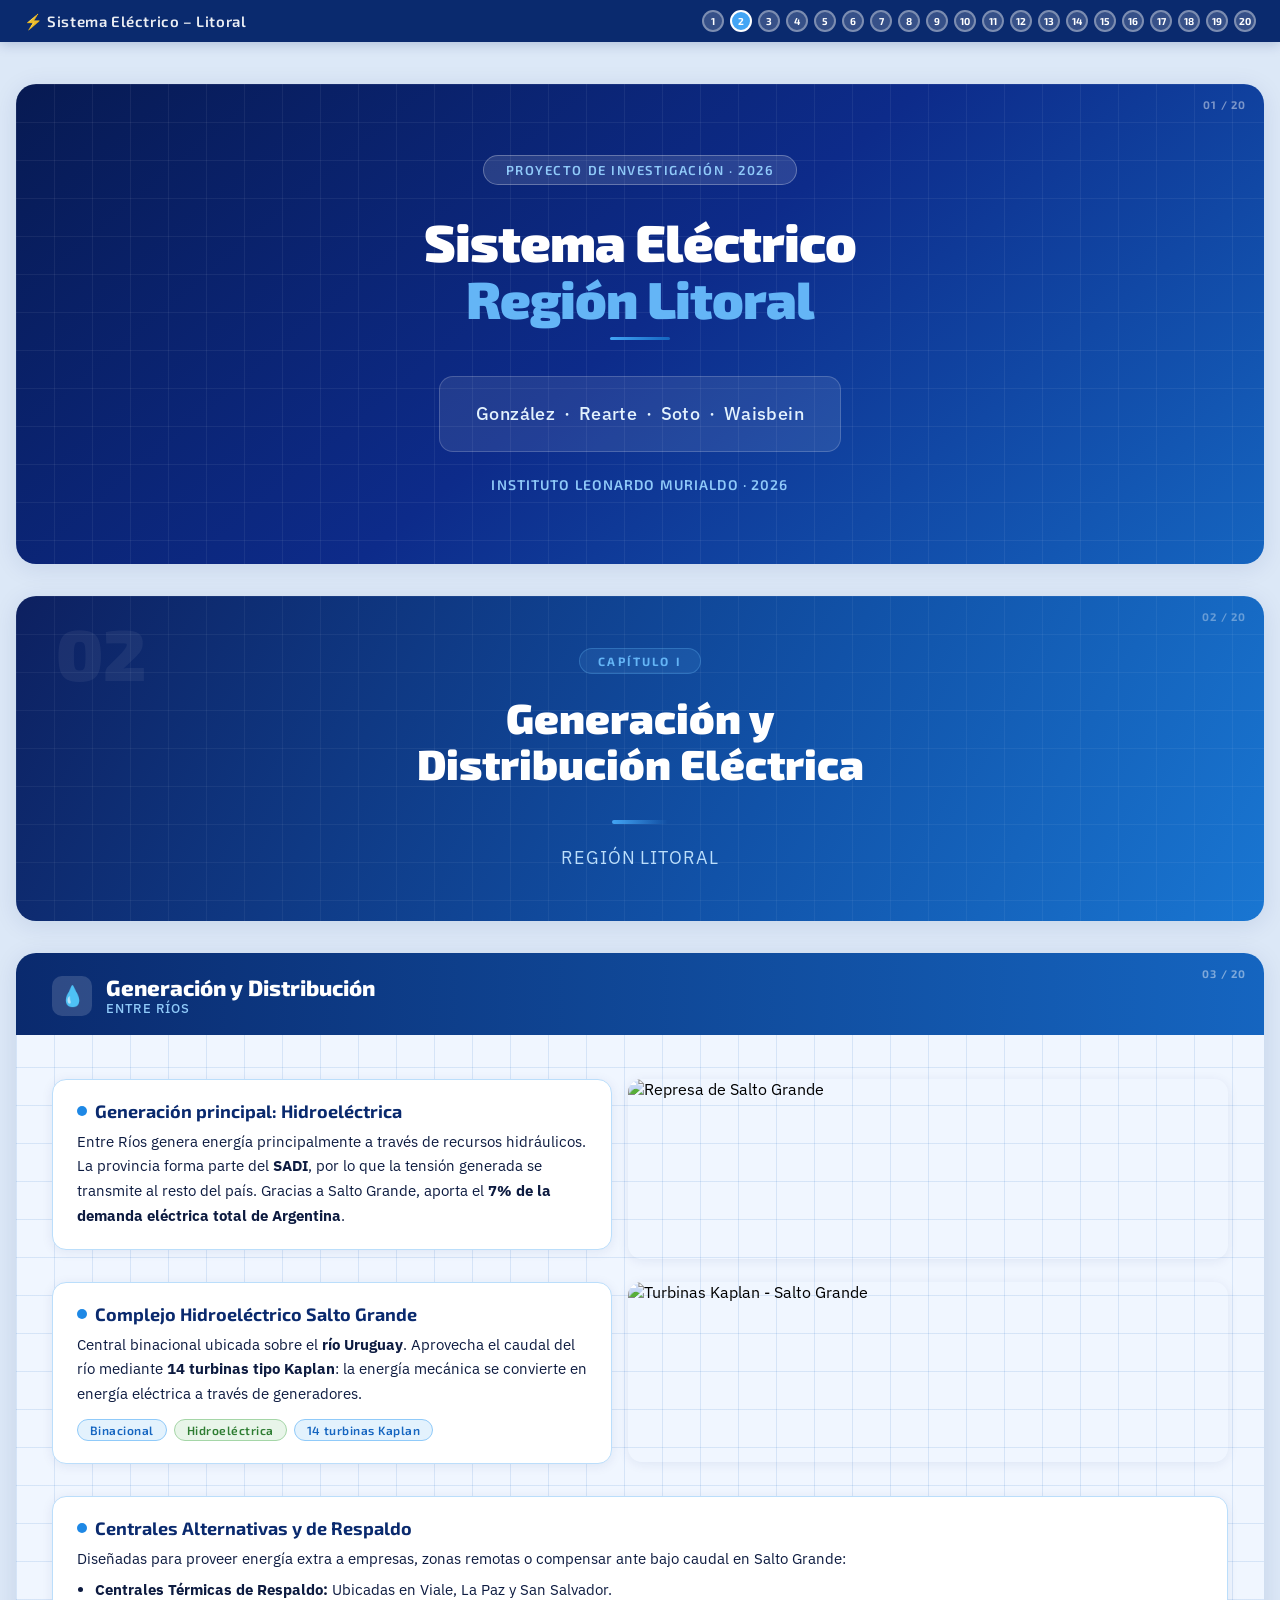
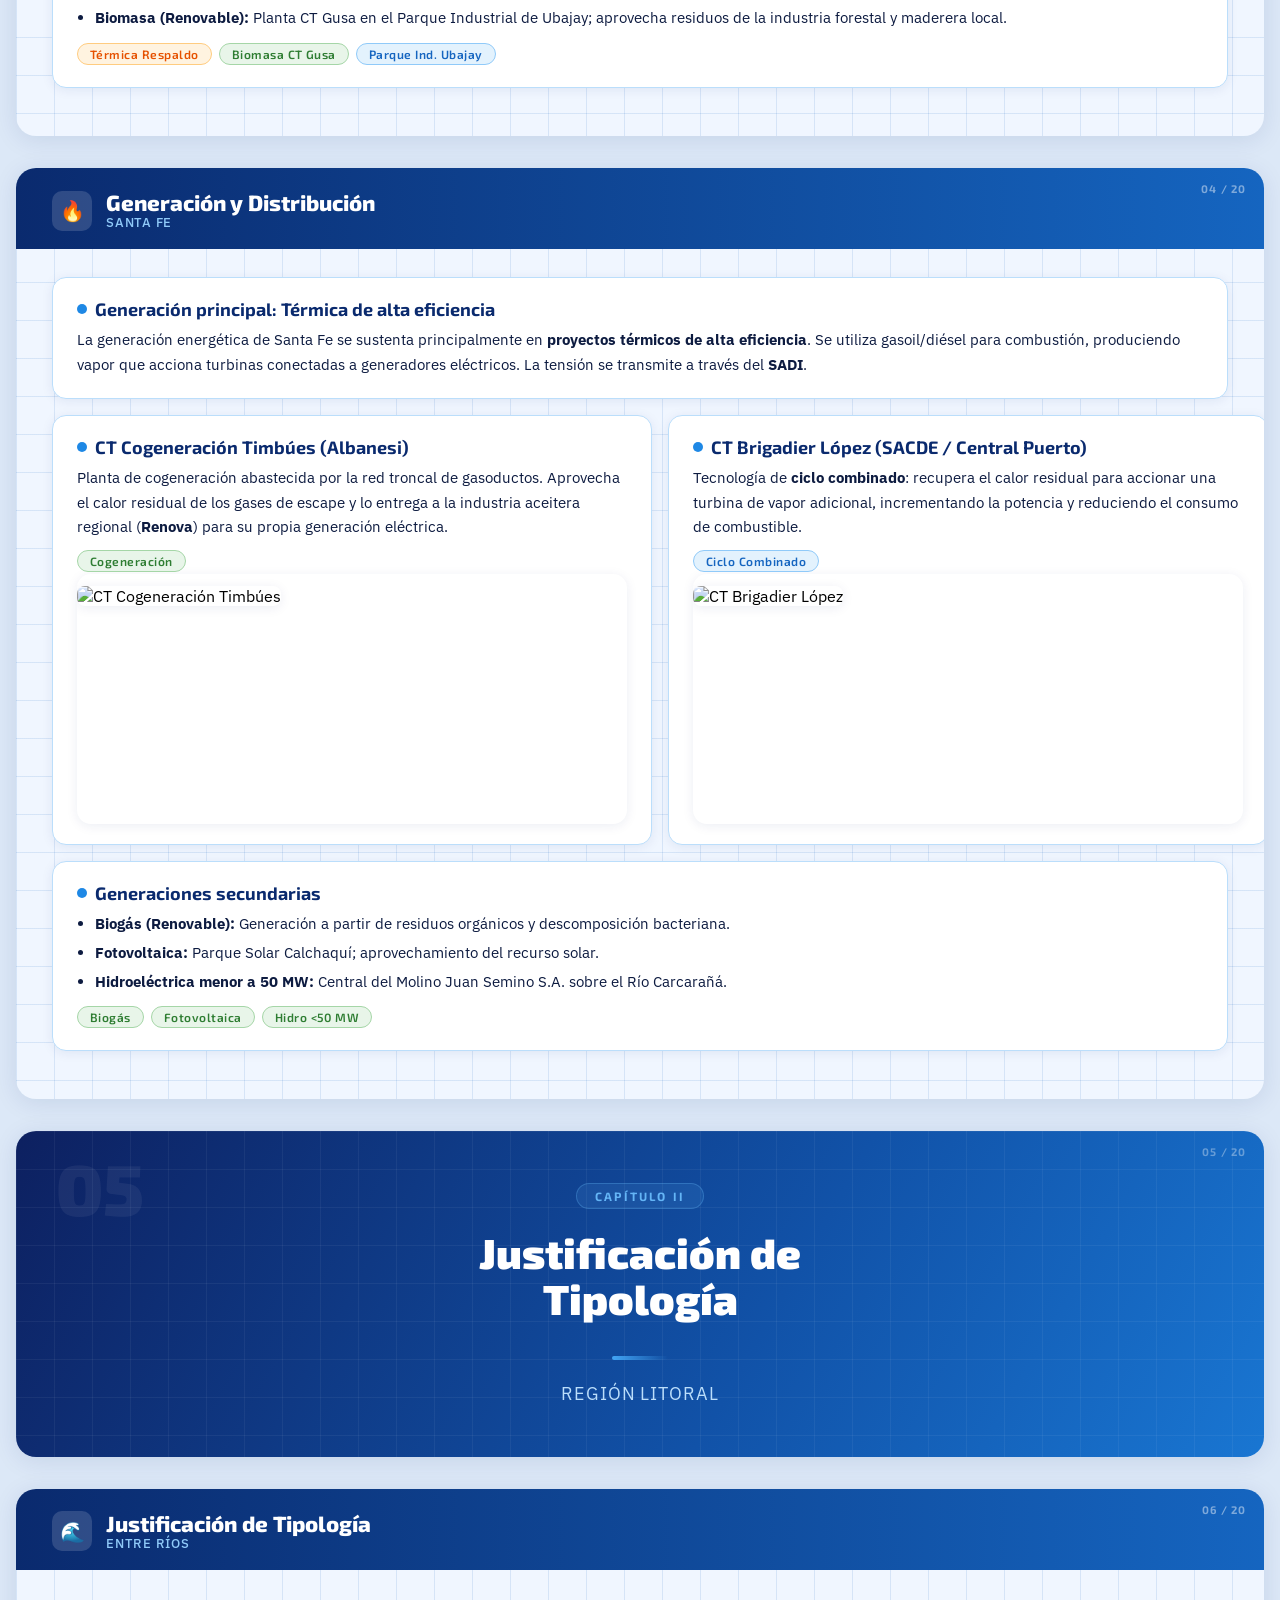
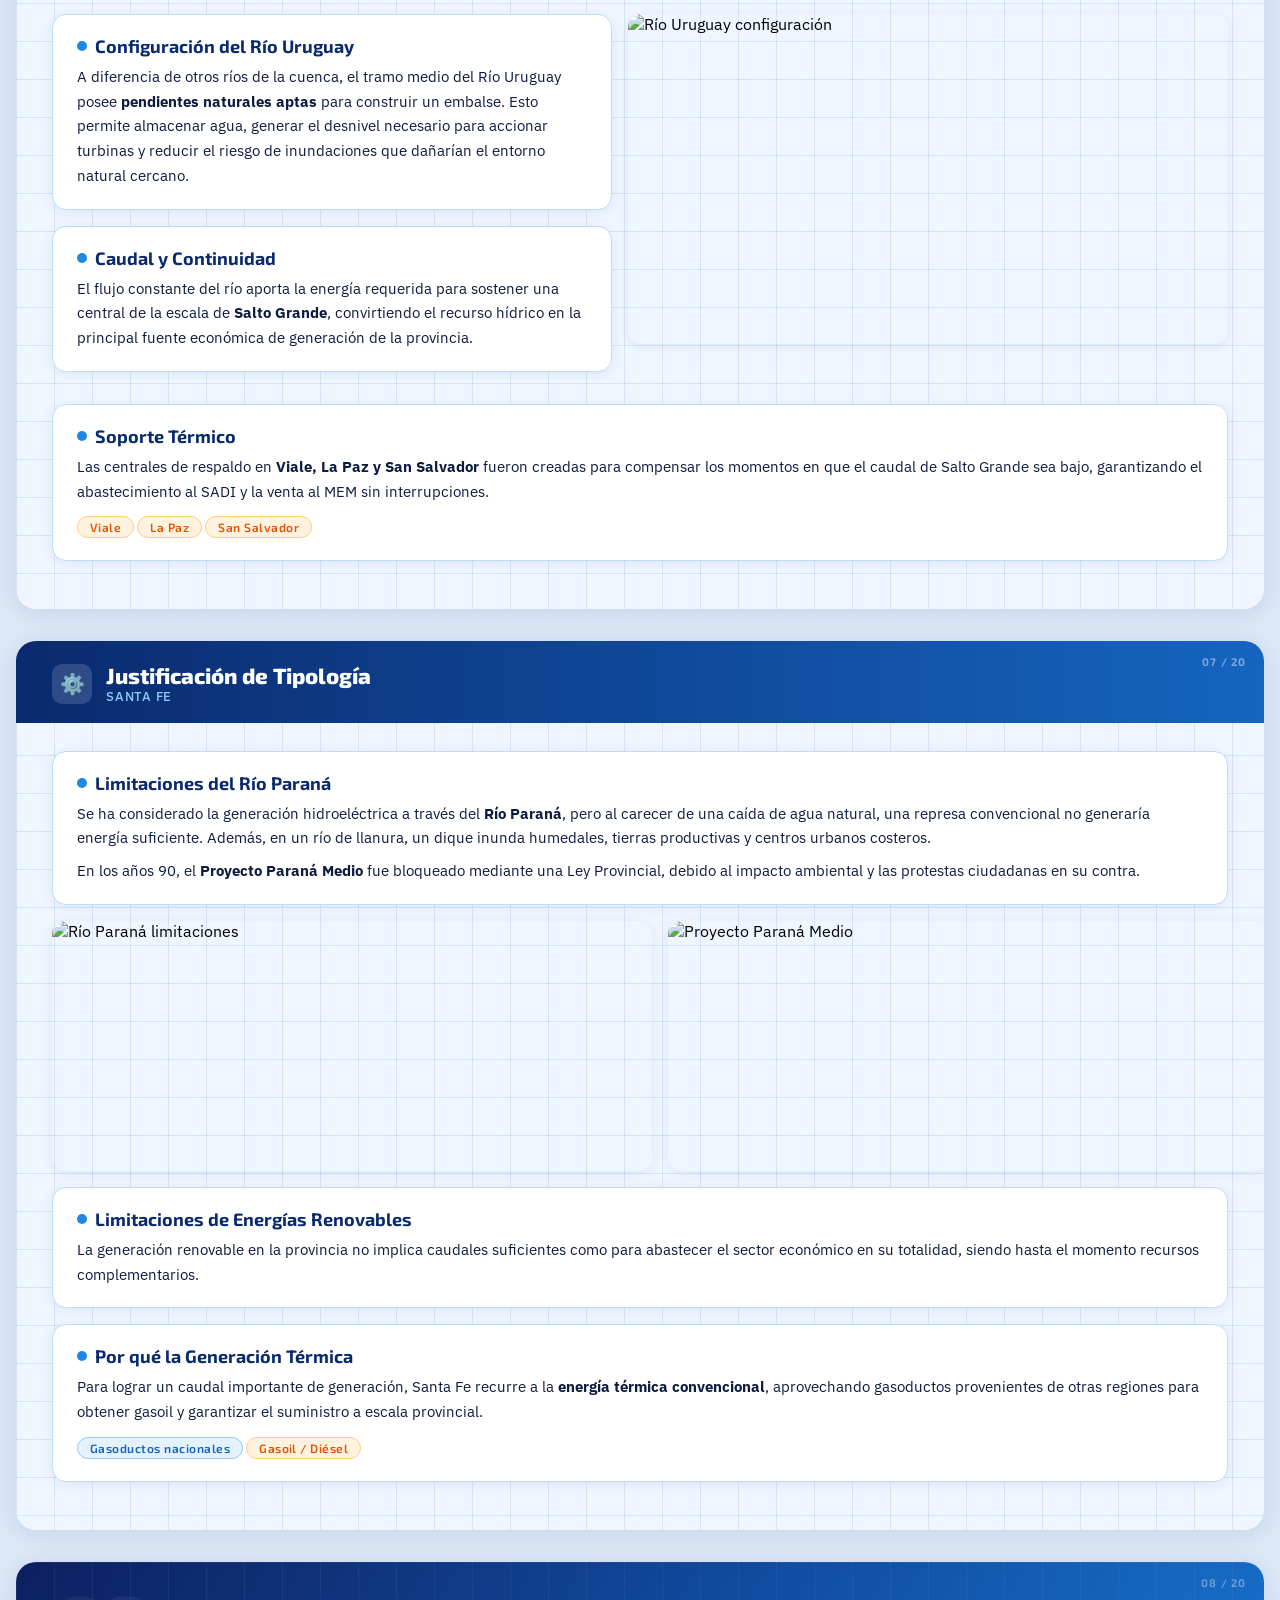
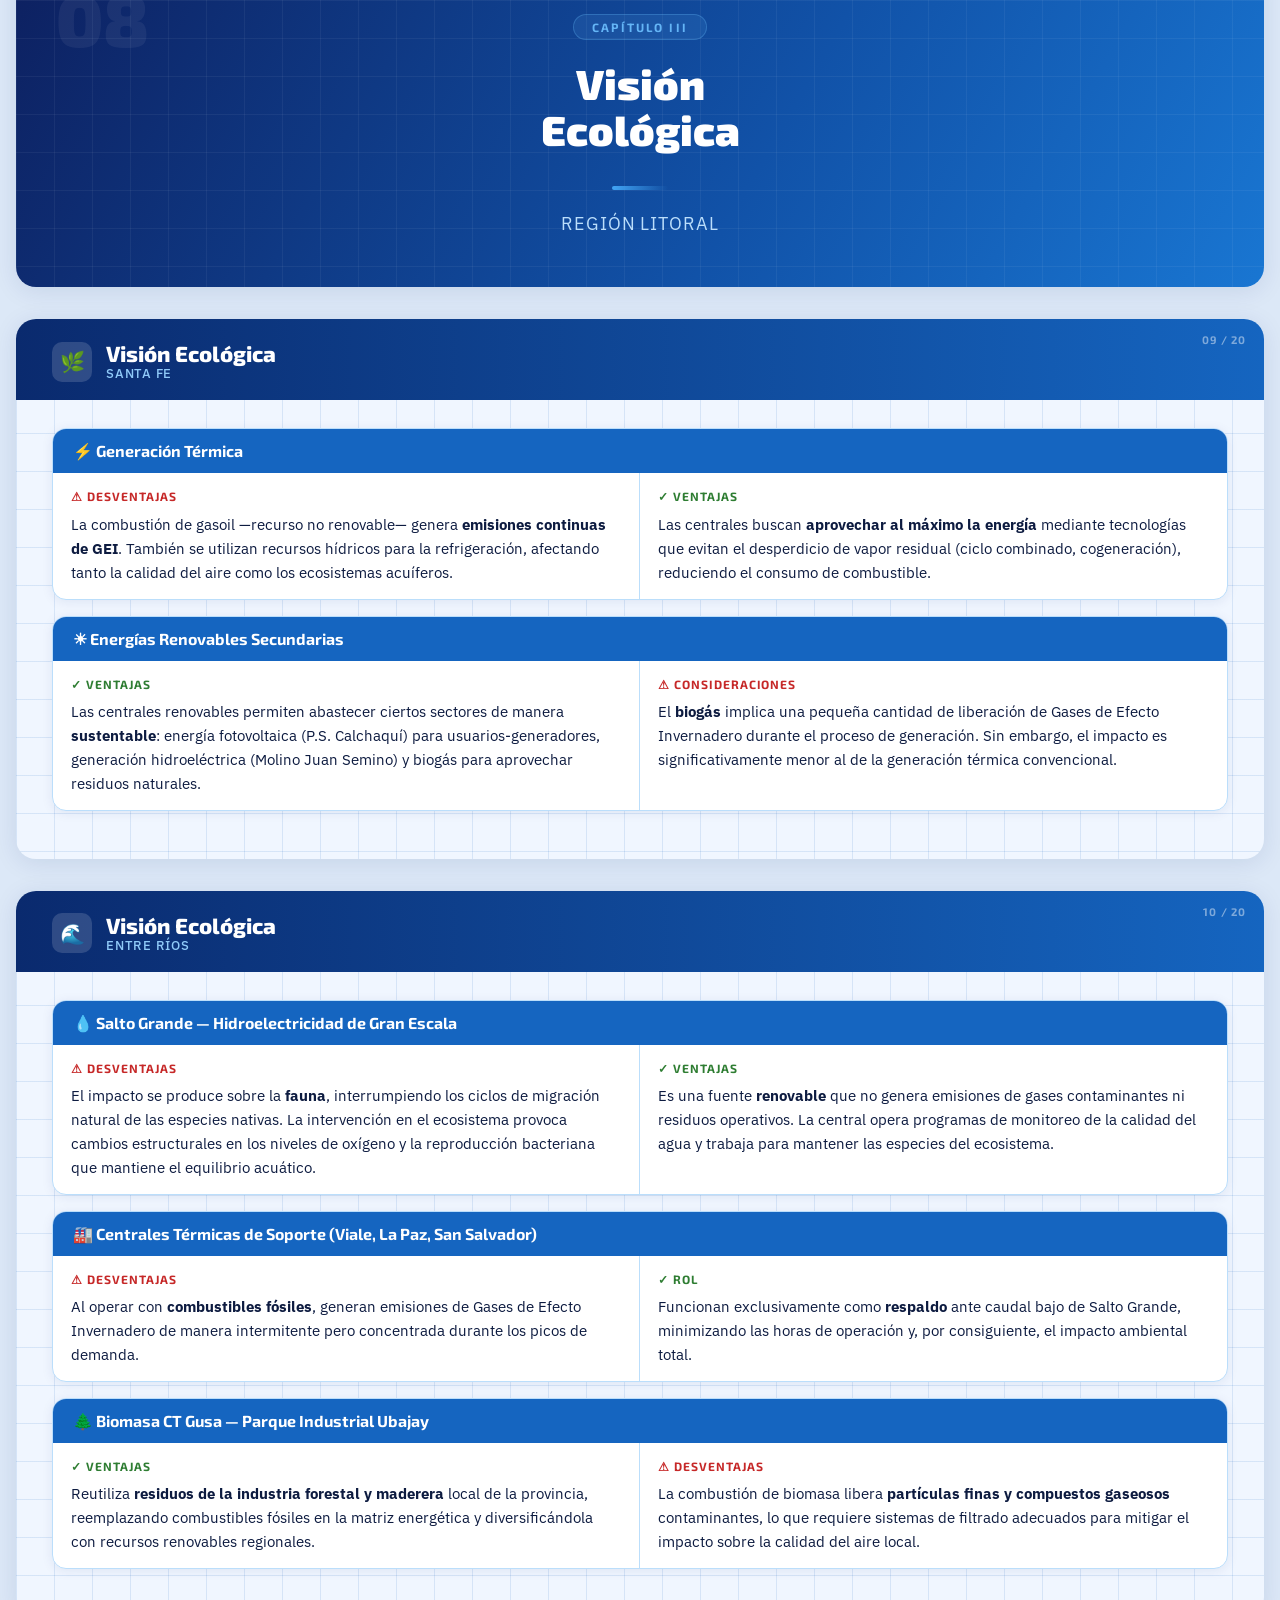
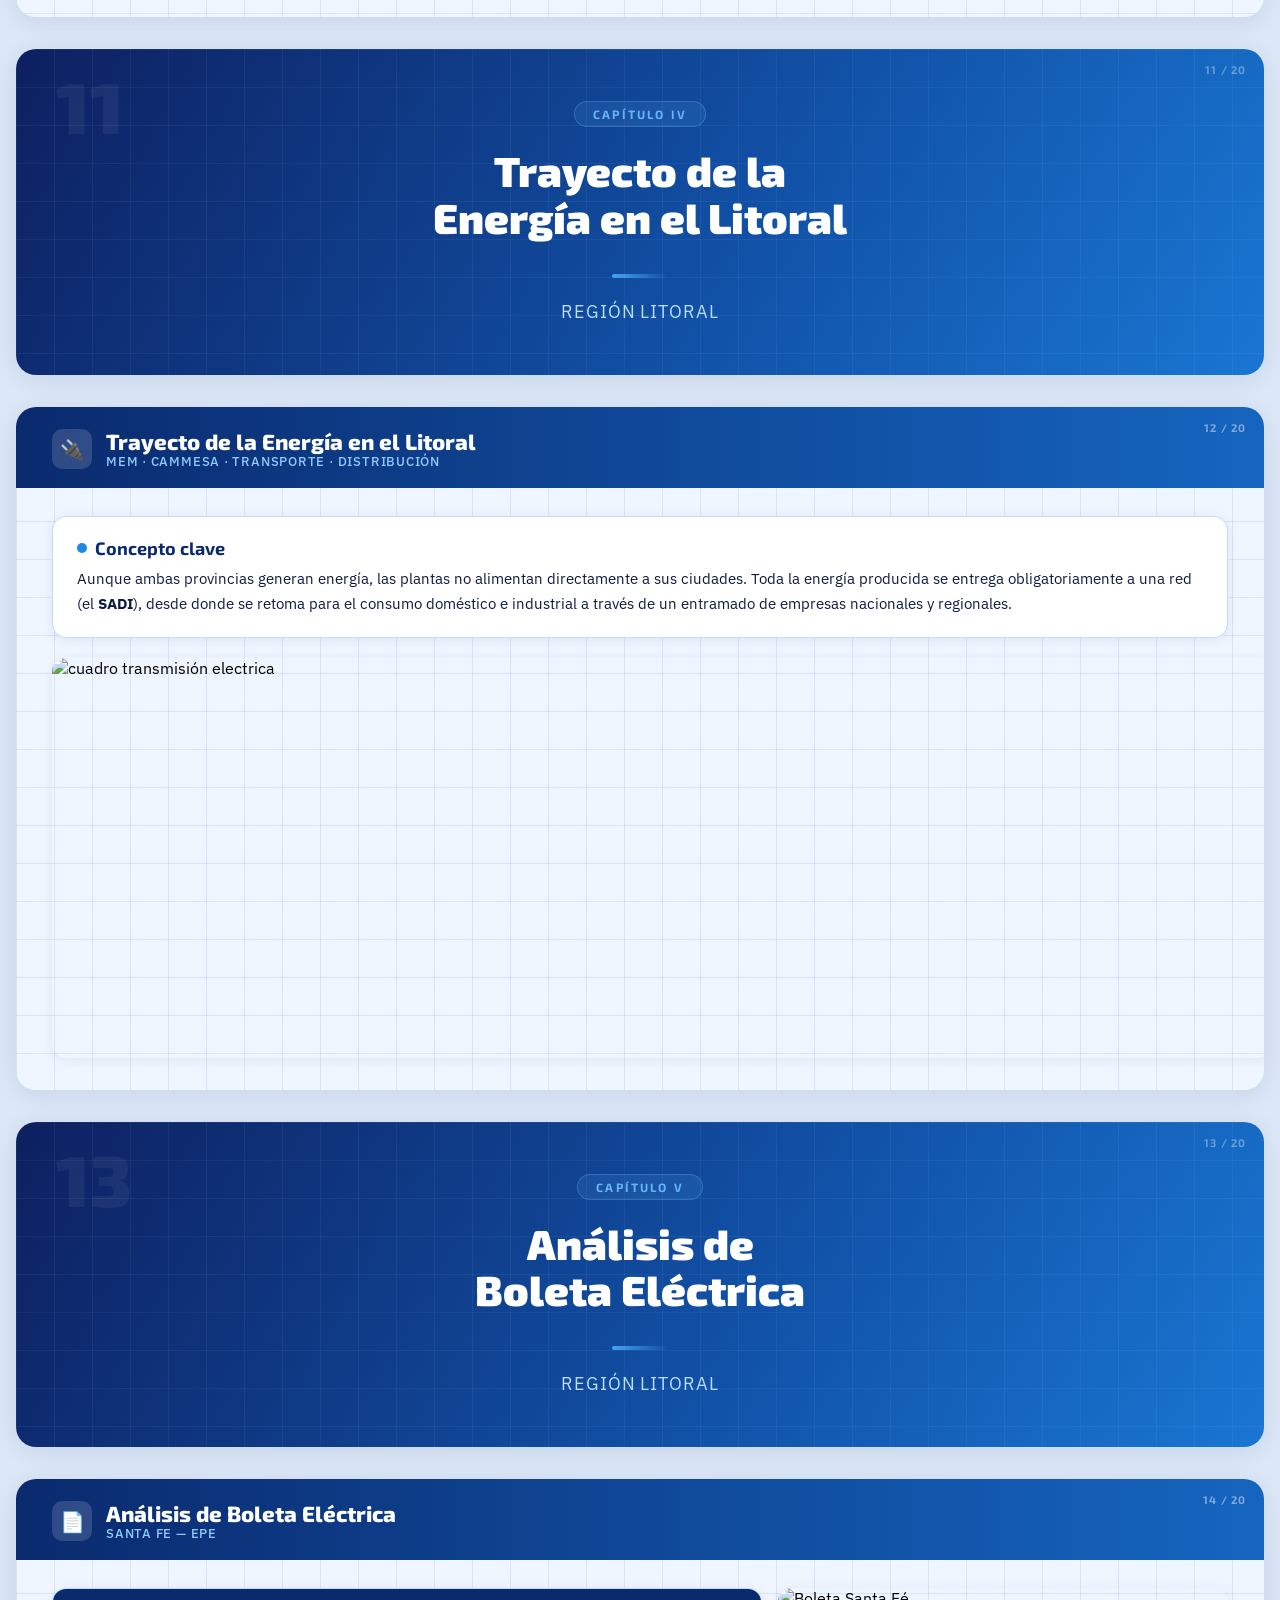
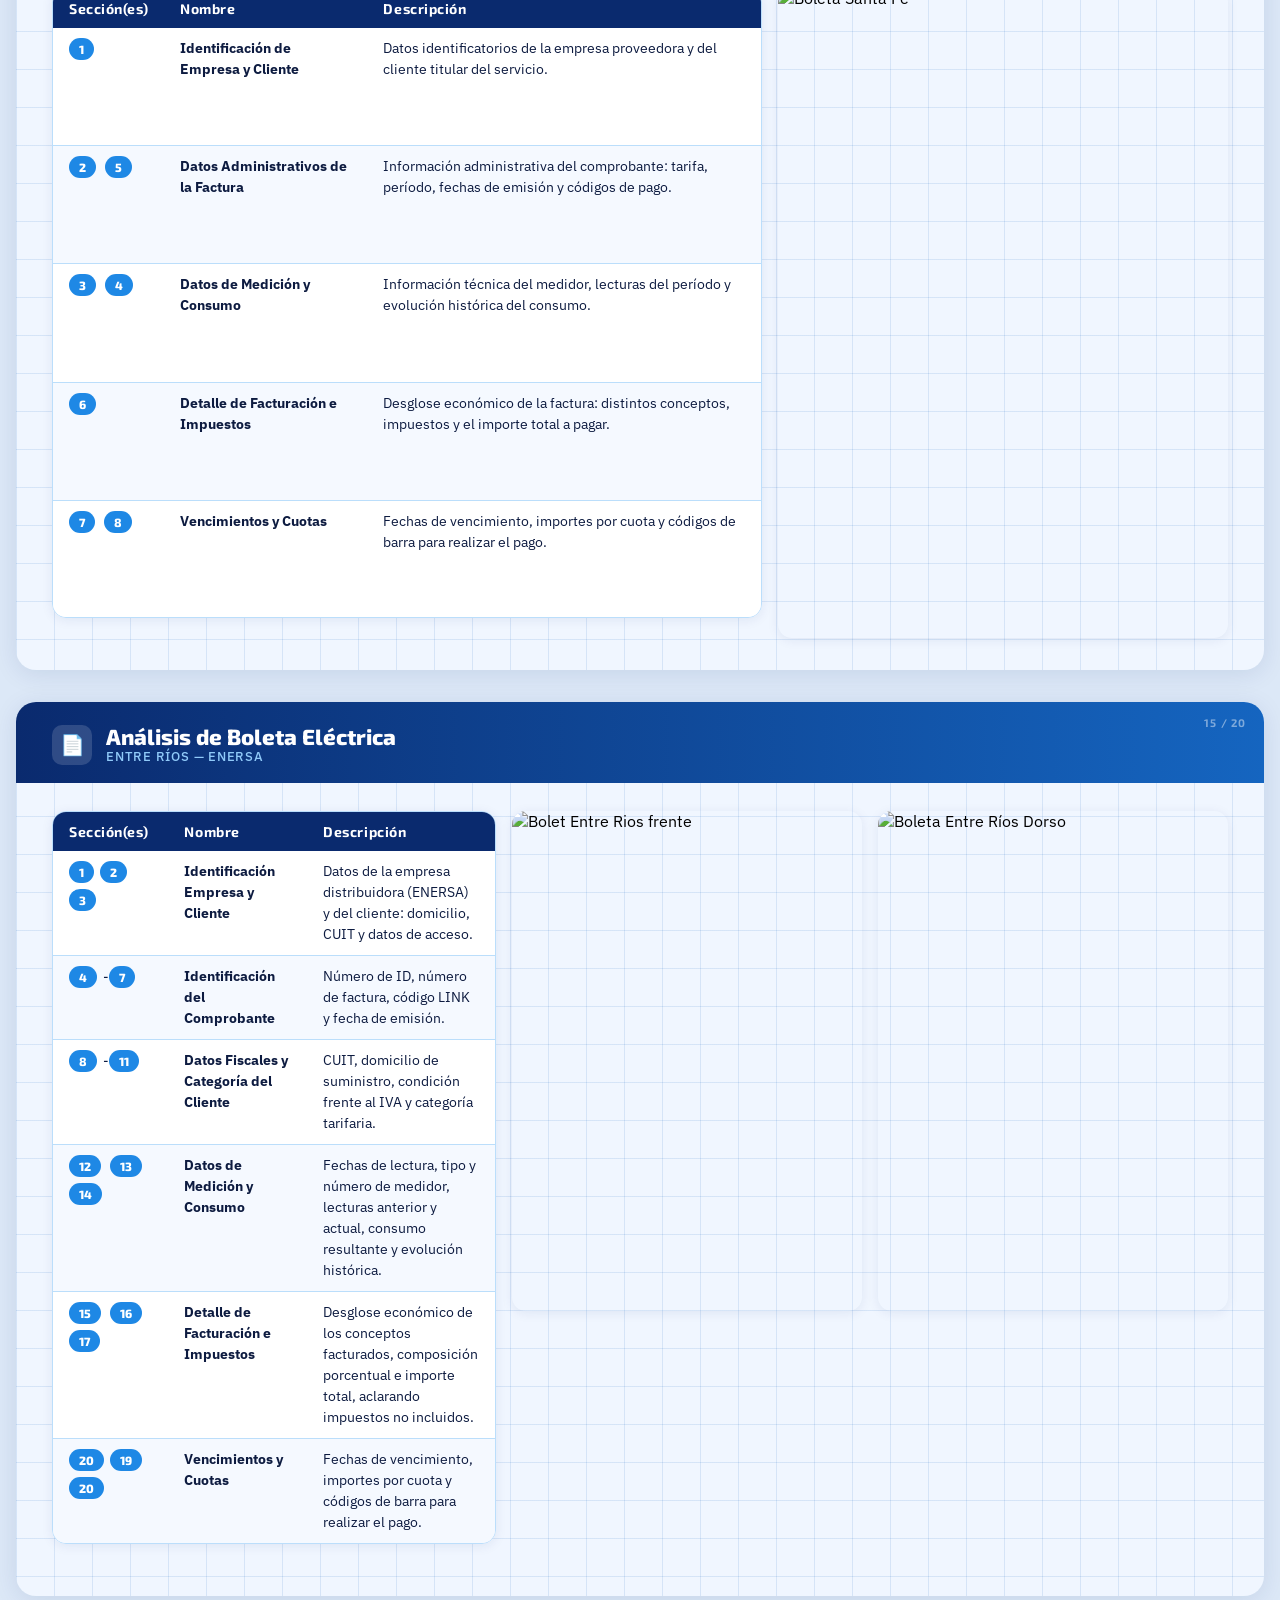
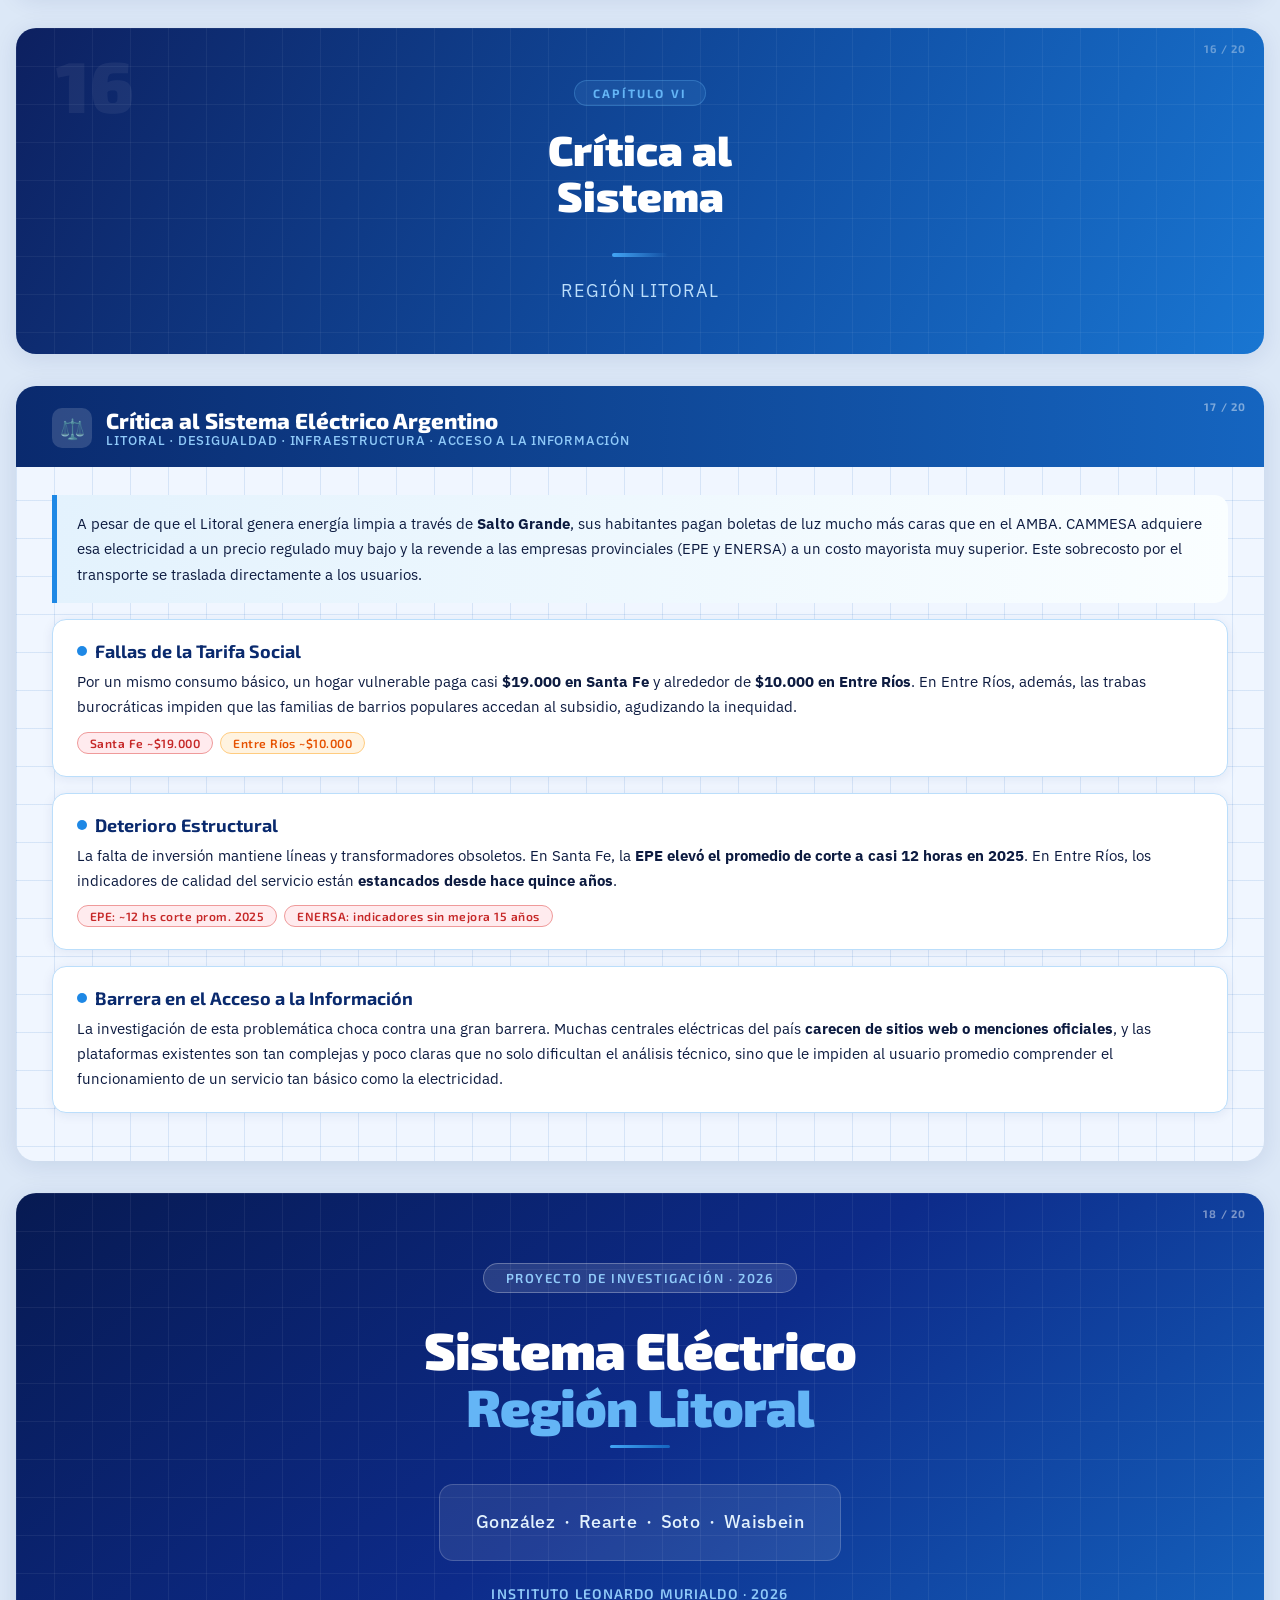
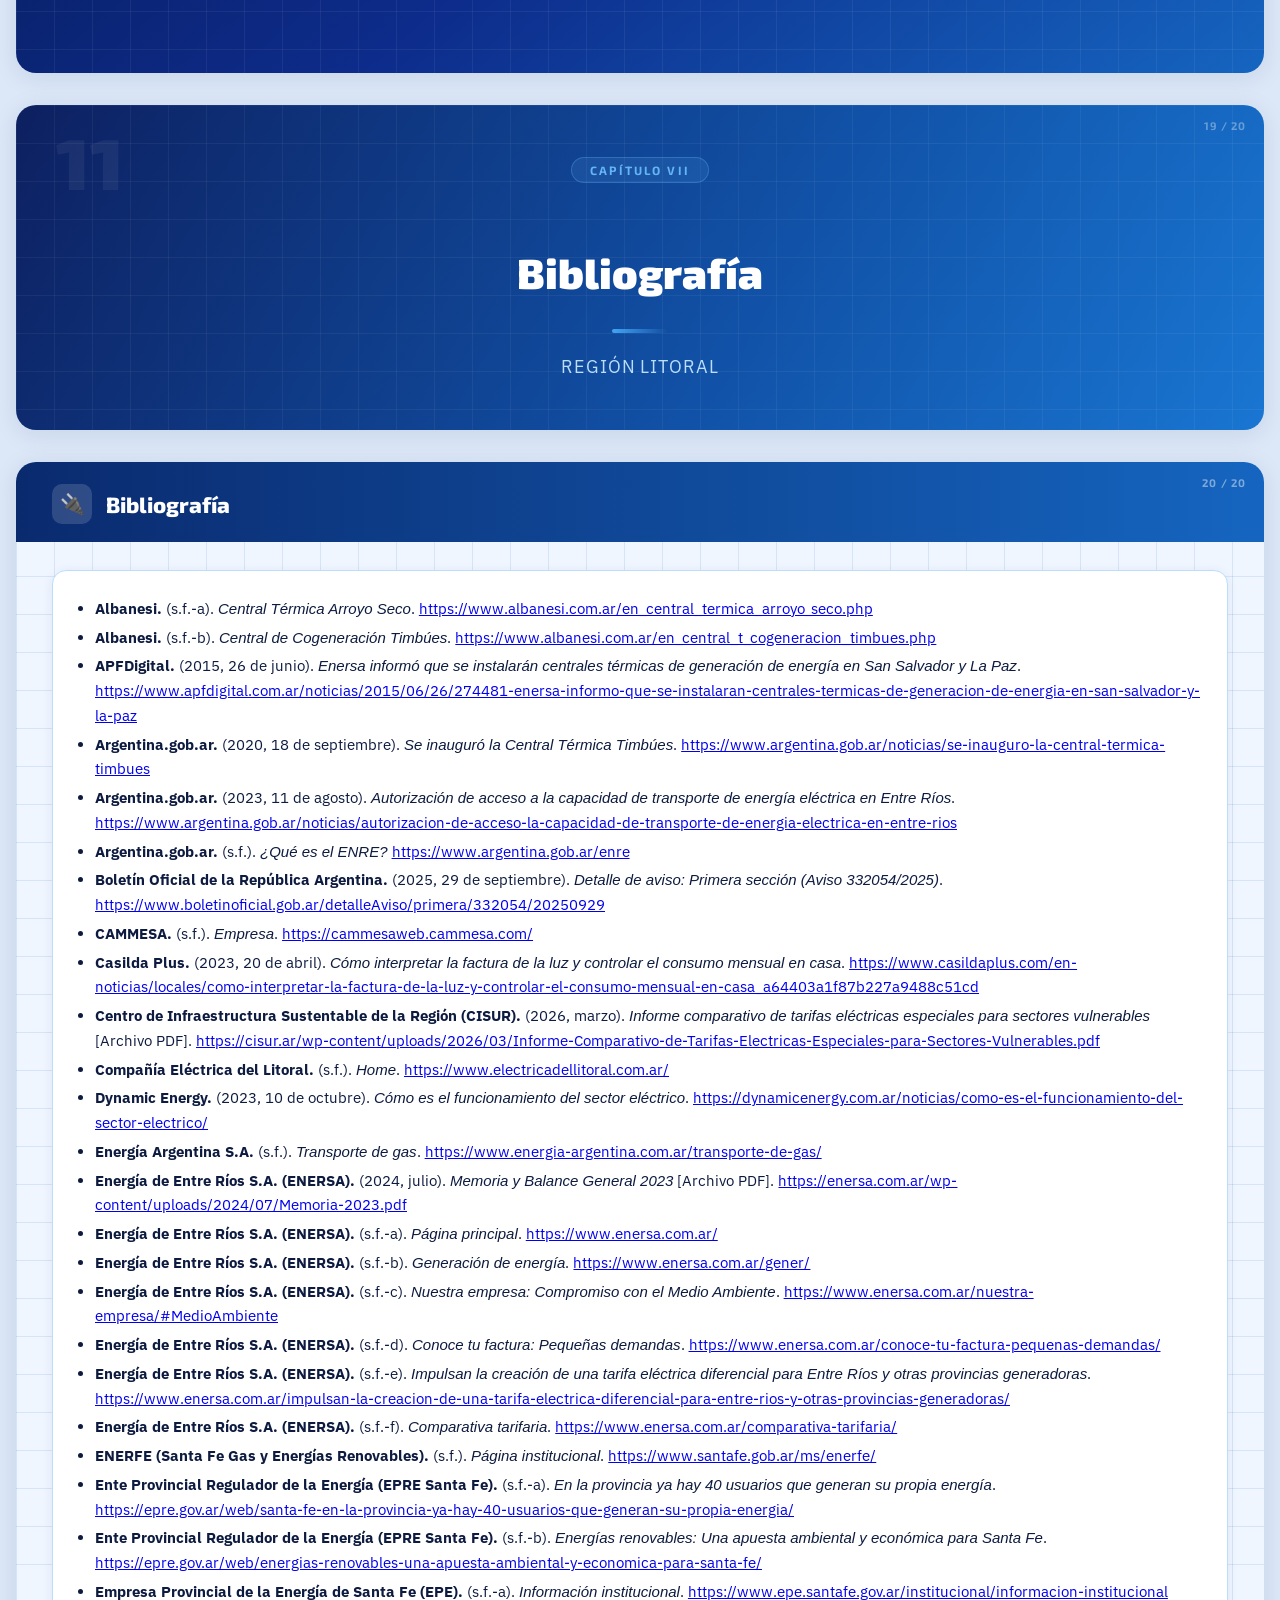
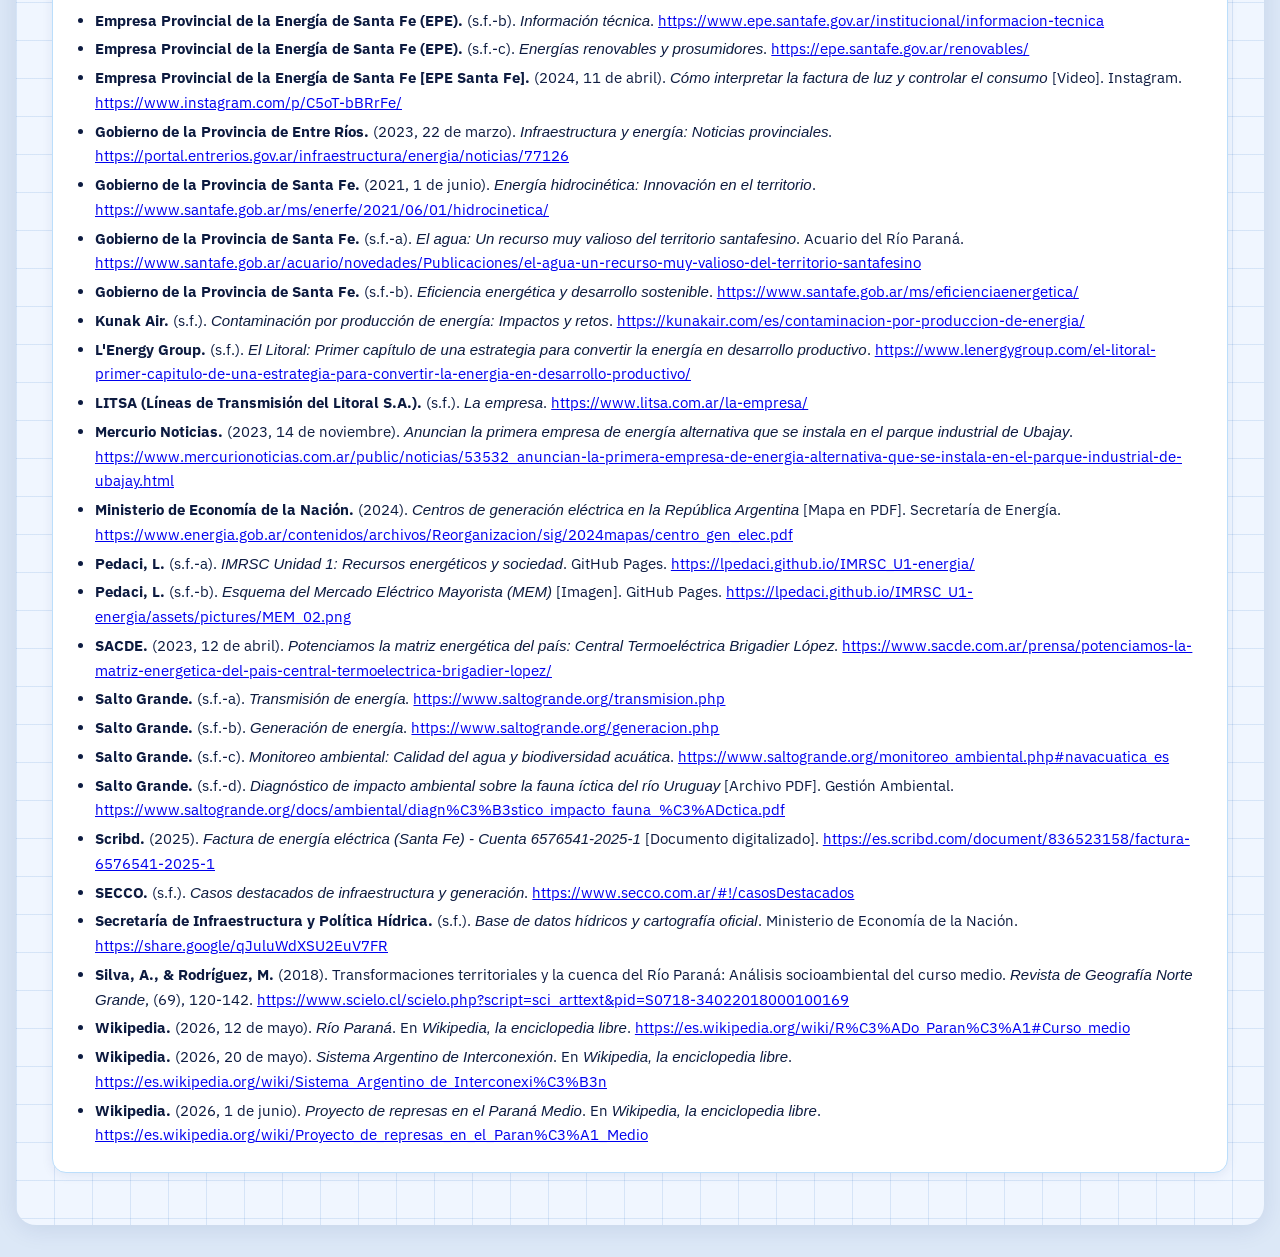
==== commit 5f59ae7d: "Update index.html" ====
--- a/index.html
+++ b/index.html
@@ -568,10 +568,22 @@
       </div>
     </div>
   </section>
-
+  
+ <!-- 20 CARÁTULA CIERRE -->
+  <section class="slide slide-cover" id="slide-20">
+    <span class="slide-num">18 / 20</span>
+    <div class="cover-badge">Proyecto de Investigación · 2026</div>
+    <div class="cover-title">Sistema Eléctrico<span>Región Litoral</span></div>
+    <div class="cover-divider"></div>
+    <div class="cover-integrantes">
+      <p>González &nbsp;·&nbsp; Rearte &nbsp;·&nbsp; Soto &nbsp;·&nbsp; Waisbein</p>
+    </div>
+    <div class="cover-inst">Instituto Leonardo Murialdo · 2026</div>
+  </section>
+  
   <!-- BIBLIOGRAFÍA-->
   <section class="slide slide-divider" id="slide-11">
-    <span class="slide-num" style="color:rgba(255,255,255,0.35);">18 / 20</span>
+    <span class="slide-num" style="color:rgba(255,255,255,0.35);">19 / 20</span>
     <div class="divider-number">11</div>
     <div class="divider-tag">Capítulo VII</div>
     <div class="divider-title"><br>Bibliografía</div>
@@ -586,7 +598,7 @@
       <div class="slide-header-text">
         <h2>Bibliografía</h2>
       </div>
-      <span class="slide-num">19 / 20</span>
+      <span class="slide-num">20 / 20</span>
     </div>
     <div class="slide-body">
       <div class="card" style="margin-bottom:20px;">
@@ -645,18 +657,6 @@
       </div>
     </div>
   </section>
-  
-  <!-- 20 CARÁTULA CIERRE -->
-  <section class="slide slide-cover" id="slide-20">
-    <span class="slide-num">20 / 20</span>
-    <div class="cover-badge">Proyecto de Investigación · 2026</div>
-    <div class="cover-title">Sistema Eléctrico<span>Región Litoral</span></div>
-    <div class="cover-divider"></div>
-    <div class="cover-integrantes">
-      <p>González &nbsp;·&nbsp; Rearte &nbsp;·&nbsp; Soto &nbsp;·&nbsp; Waisbein</p>
-    </div>
-    <div class="cover-inst">Instituto Leonardo Murialdo · 2026</div>
-  </section>
 
   
 
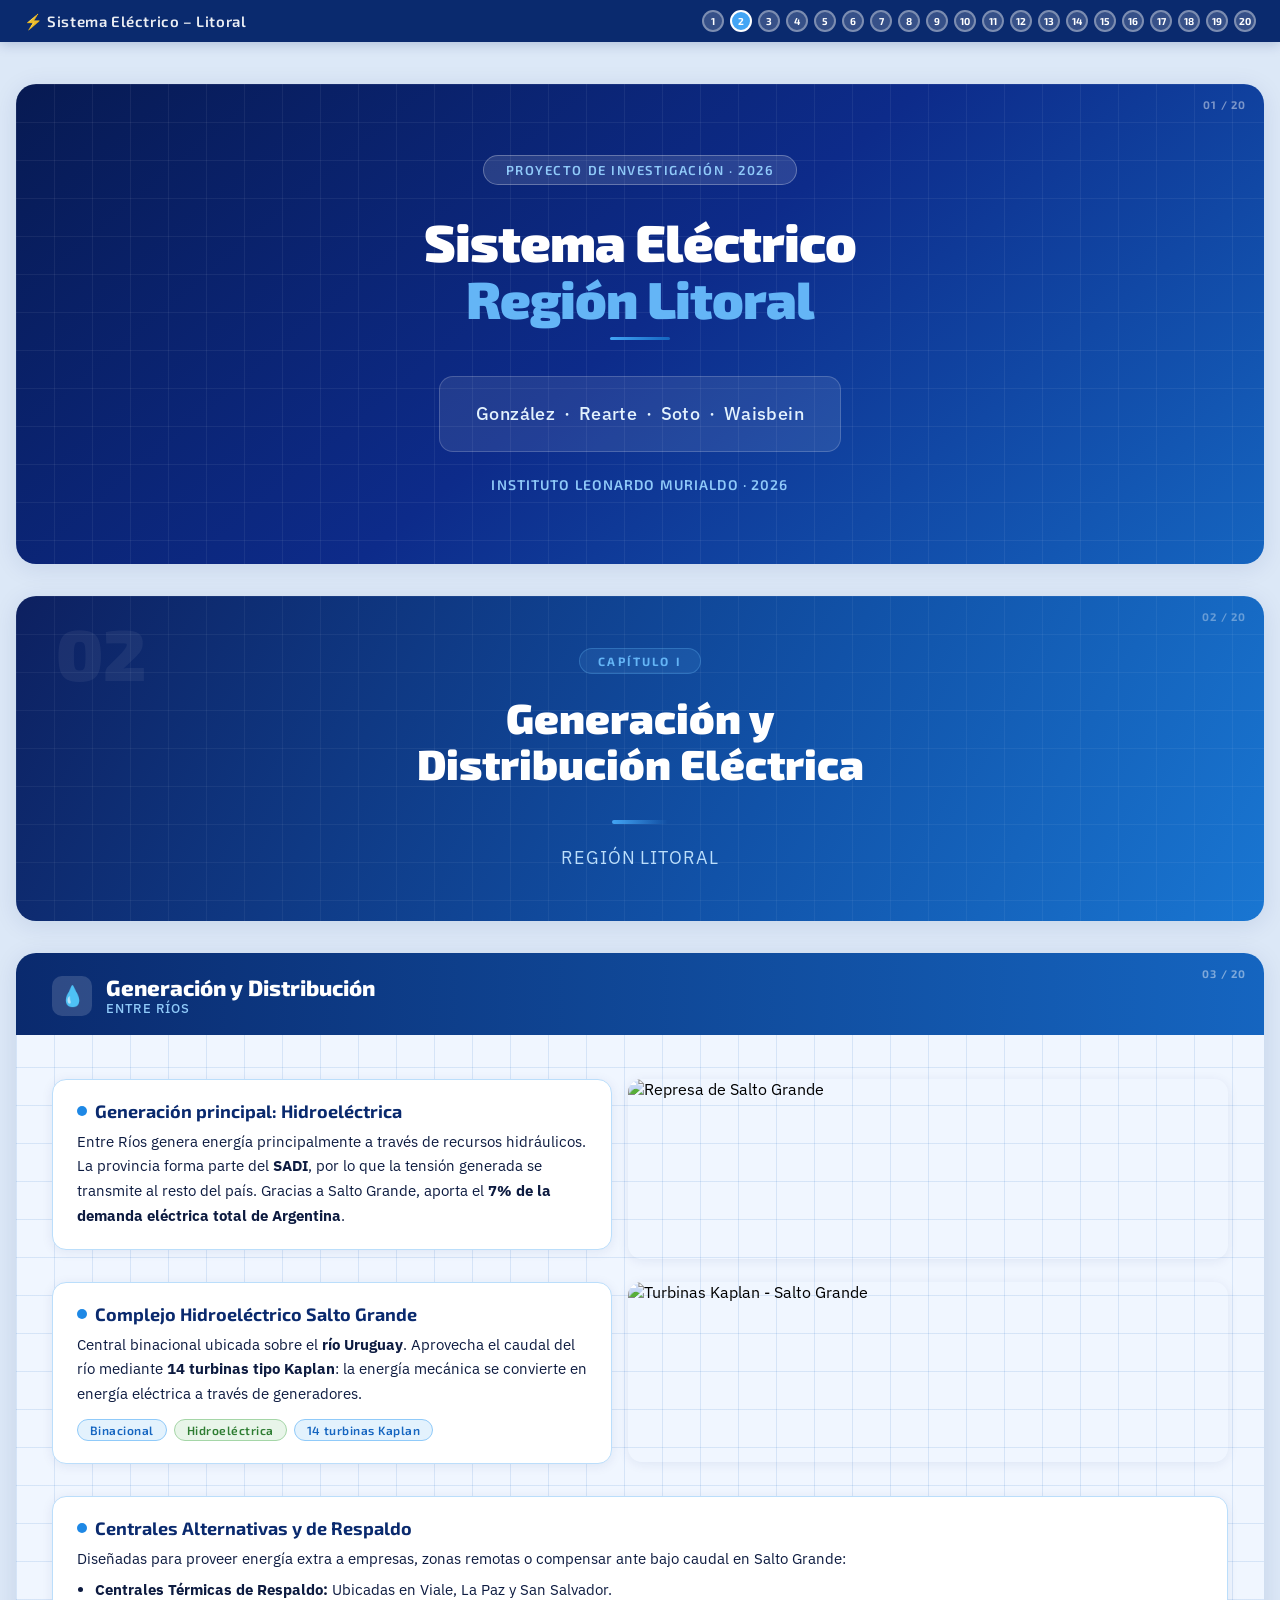
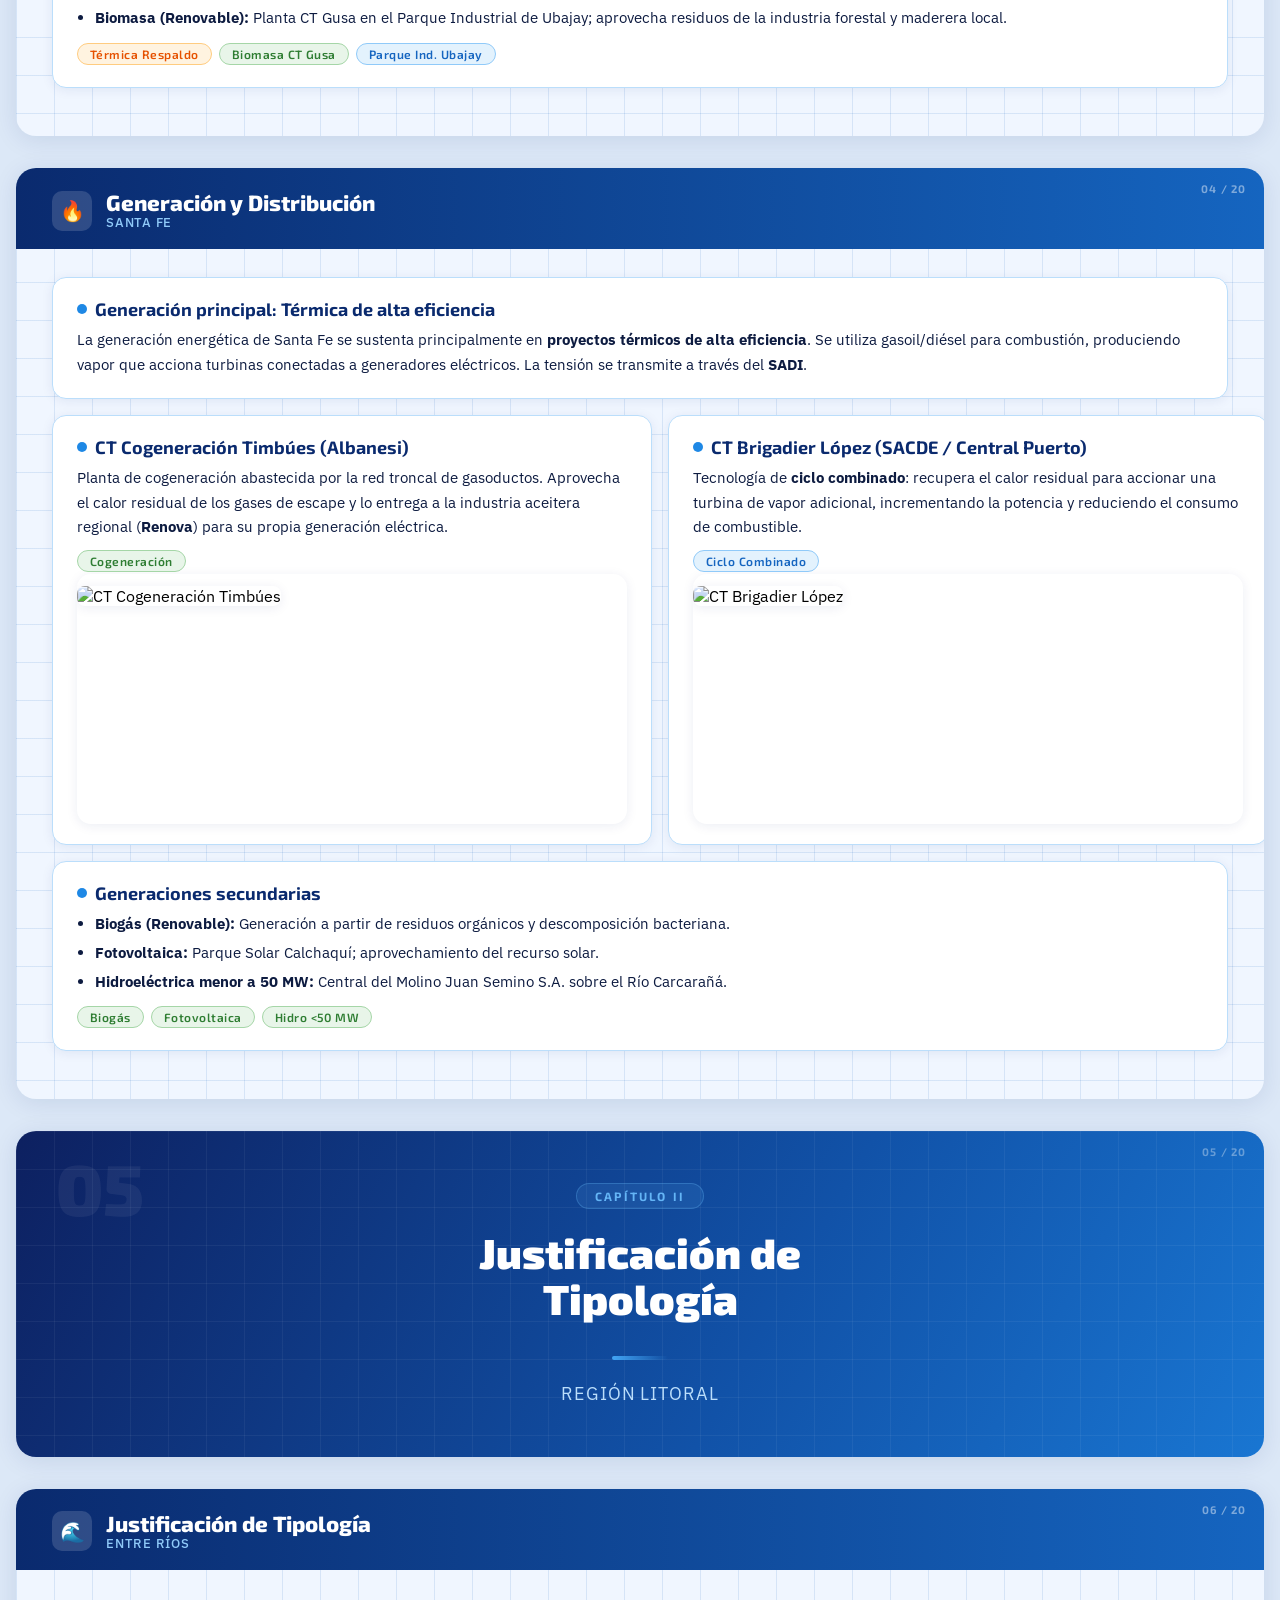
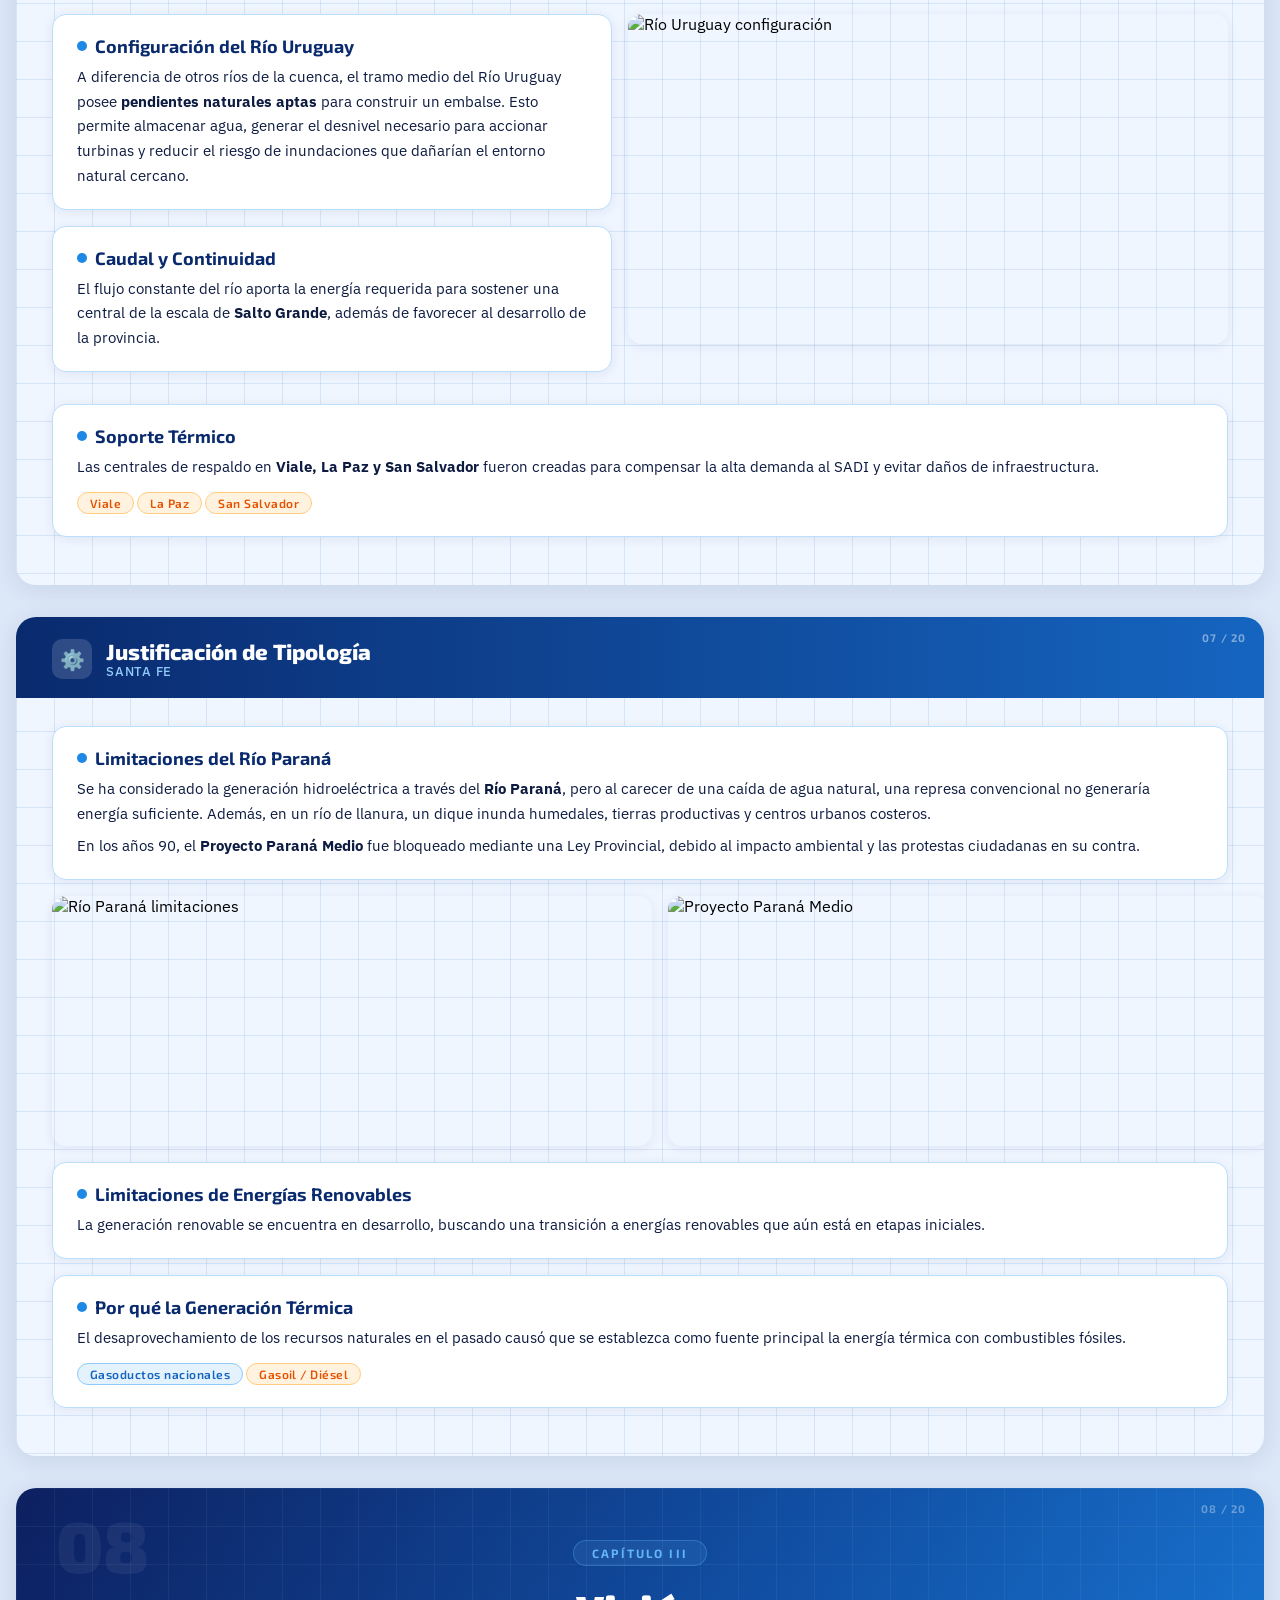
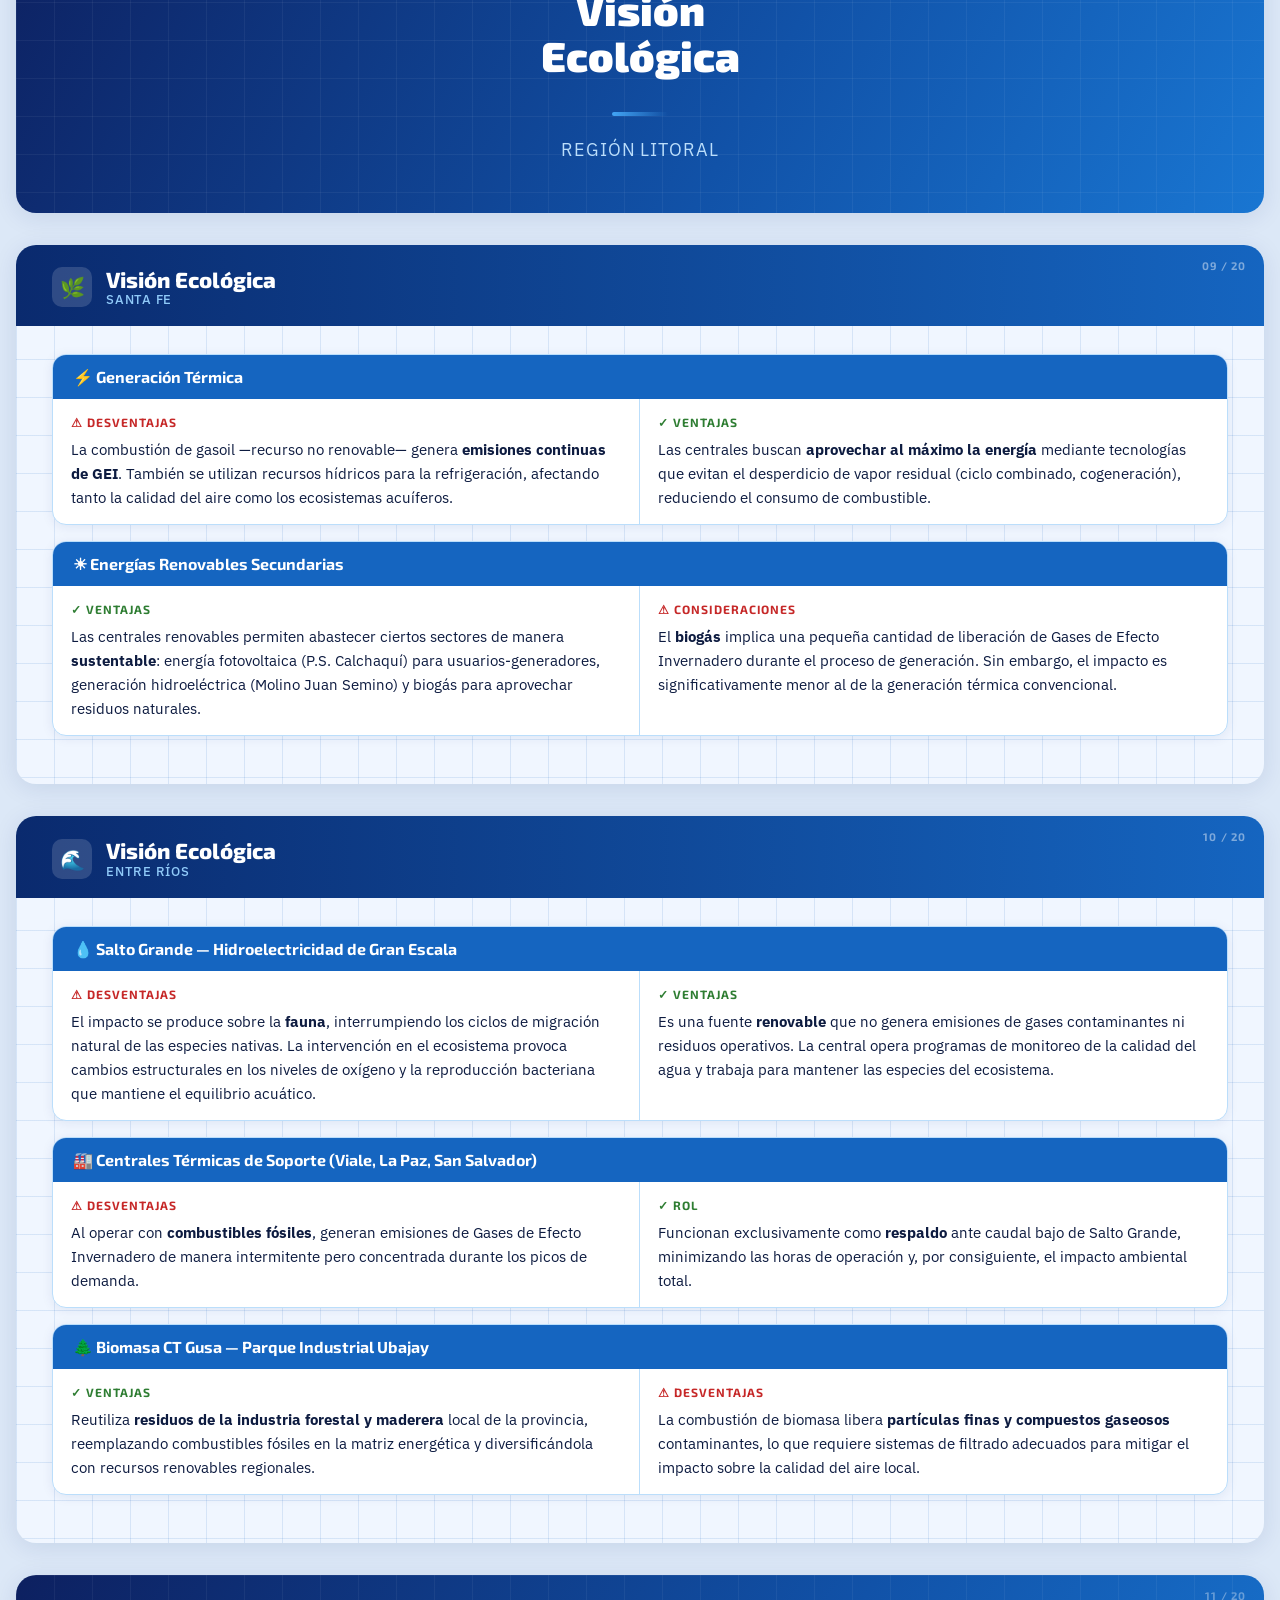
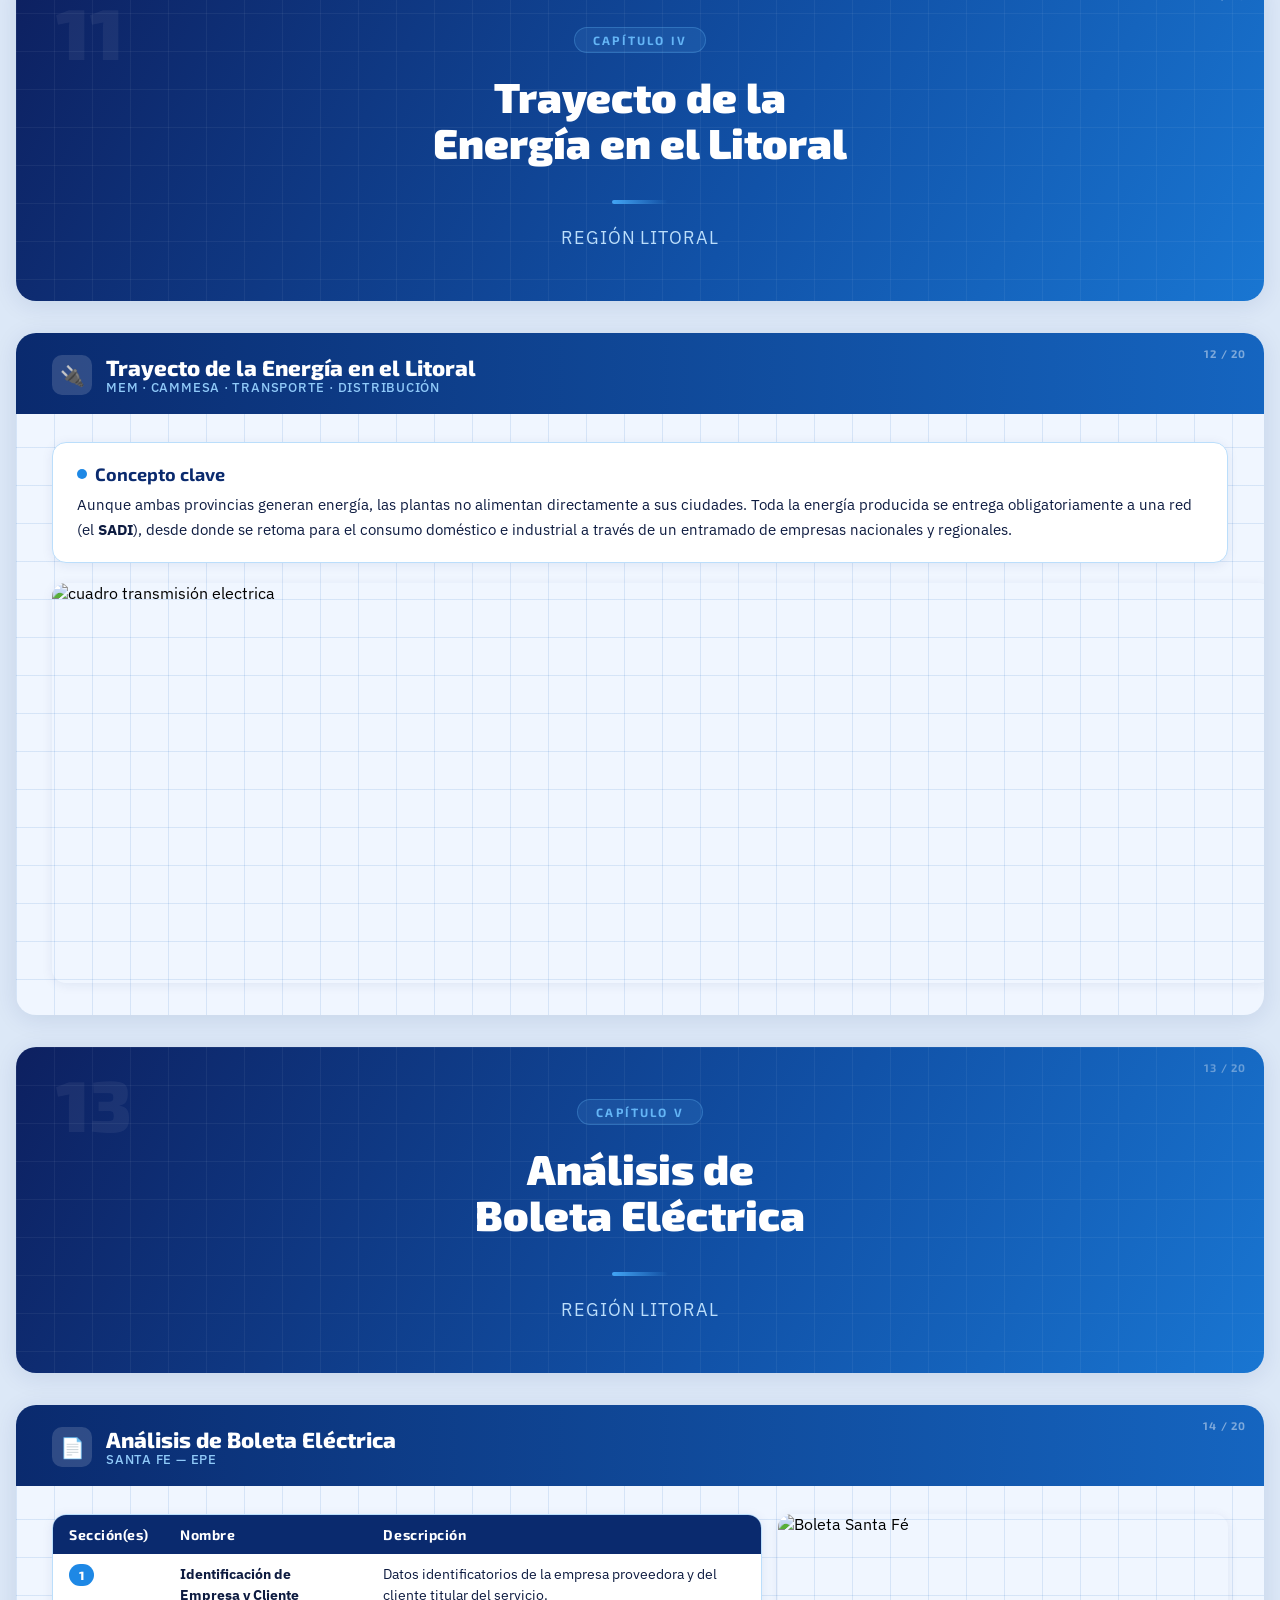
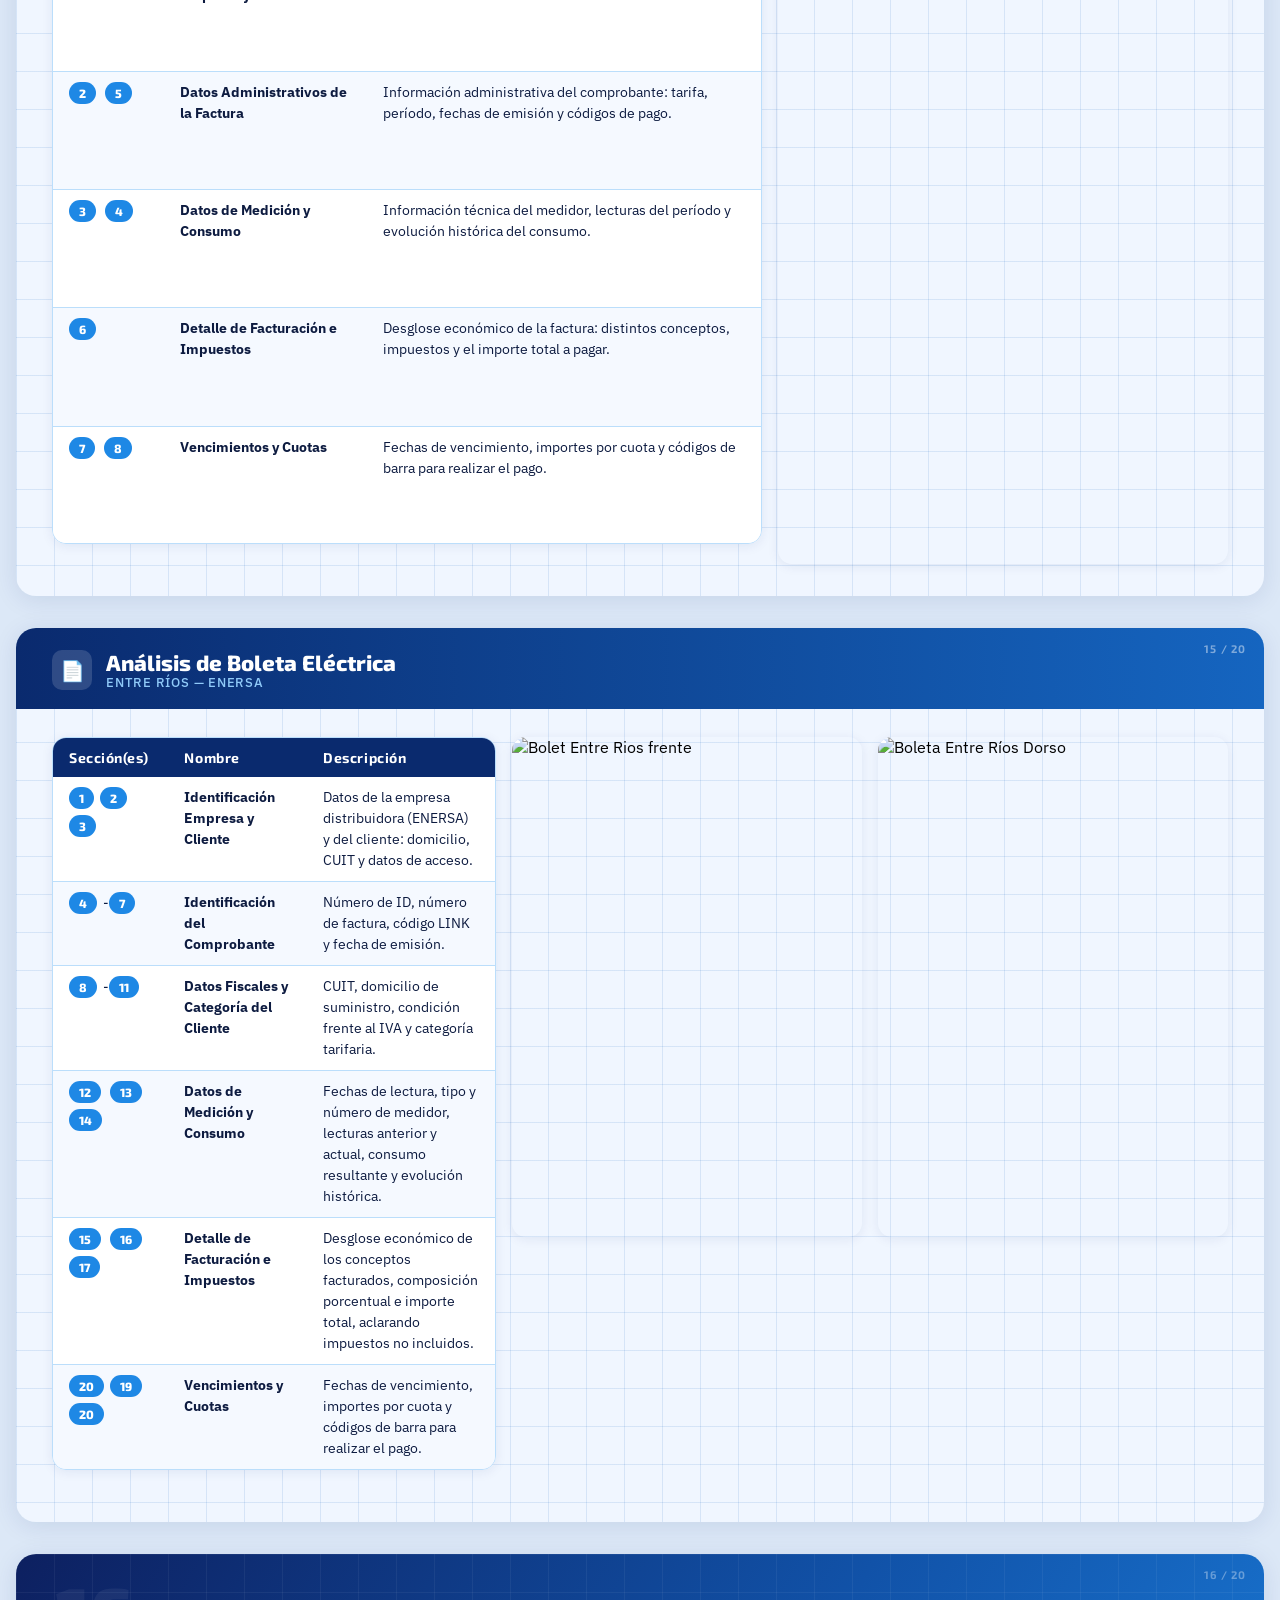
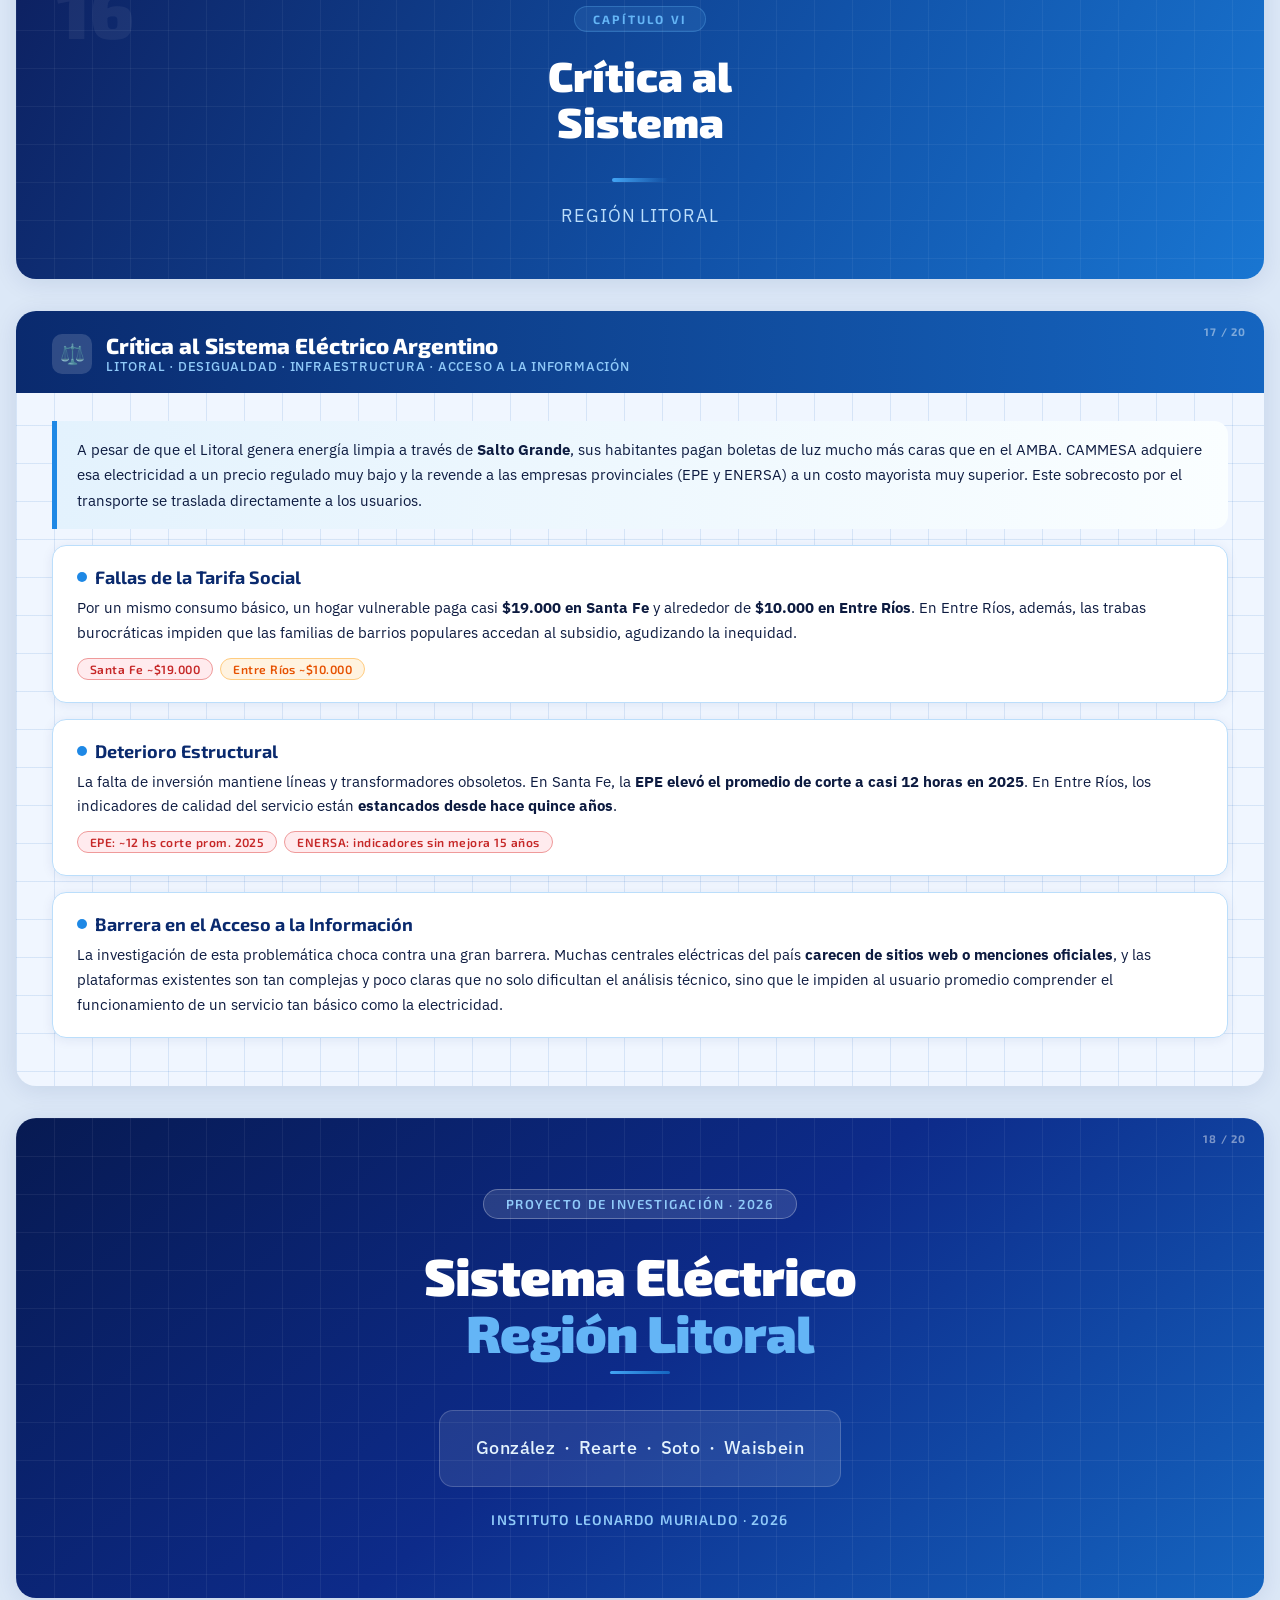
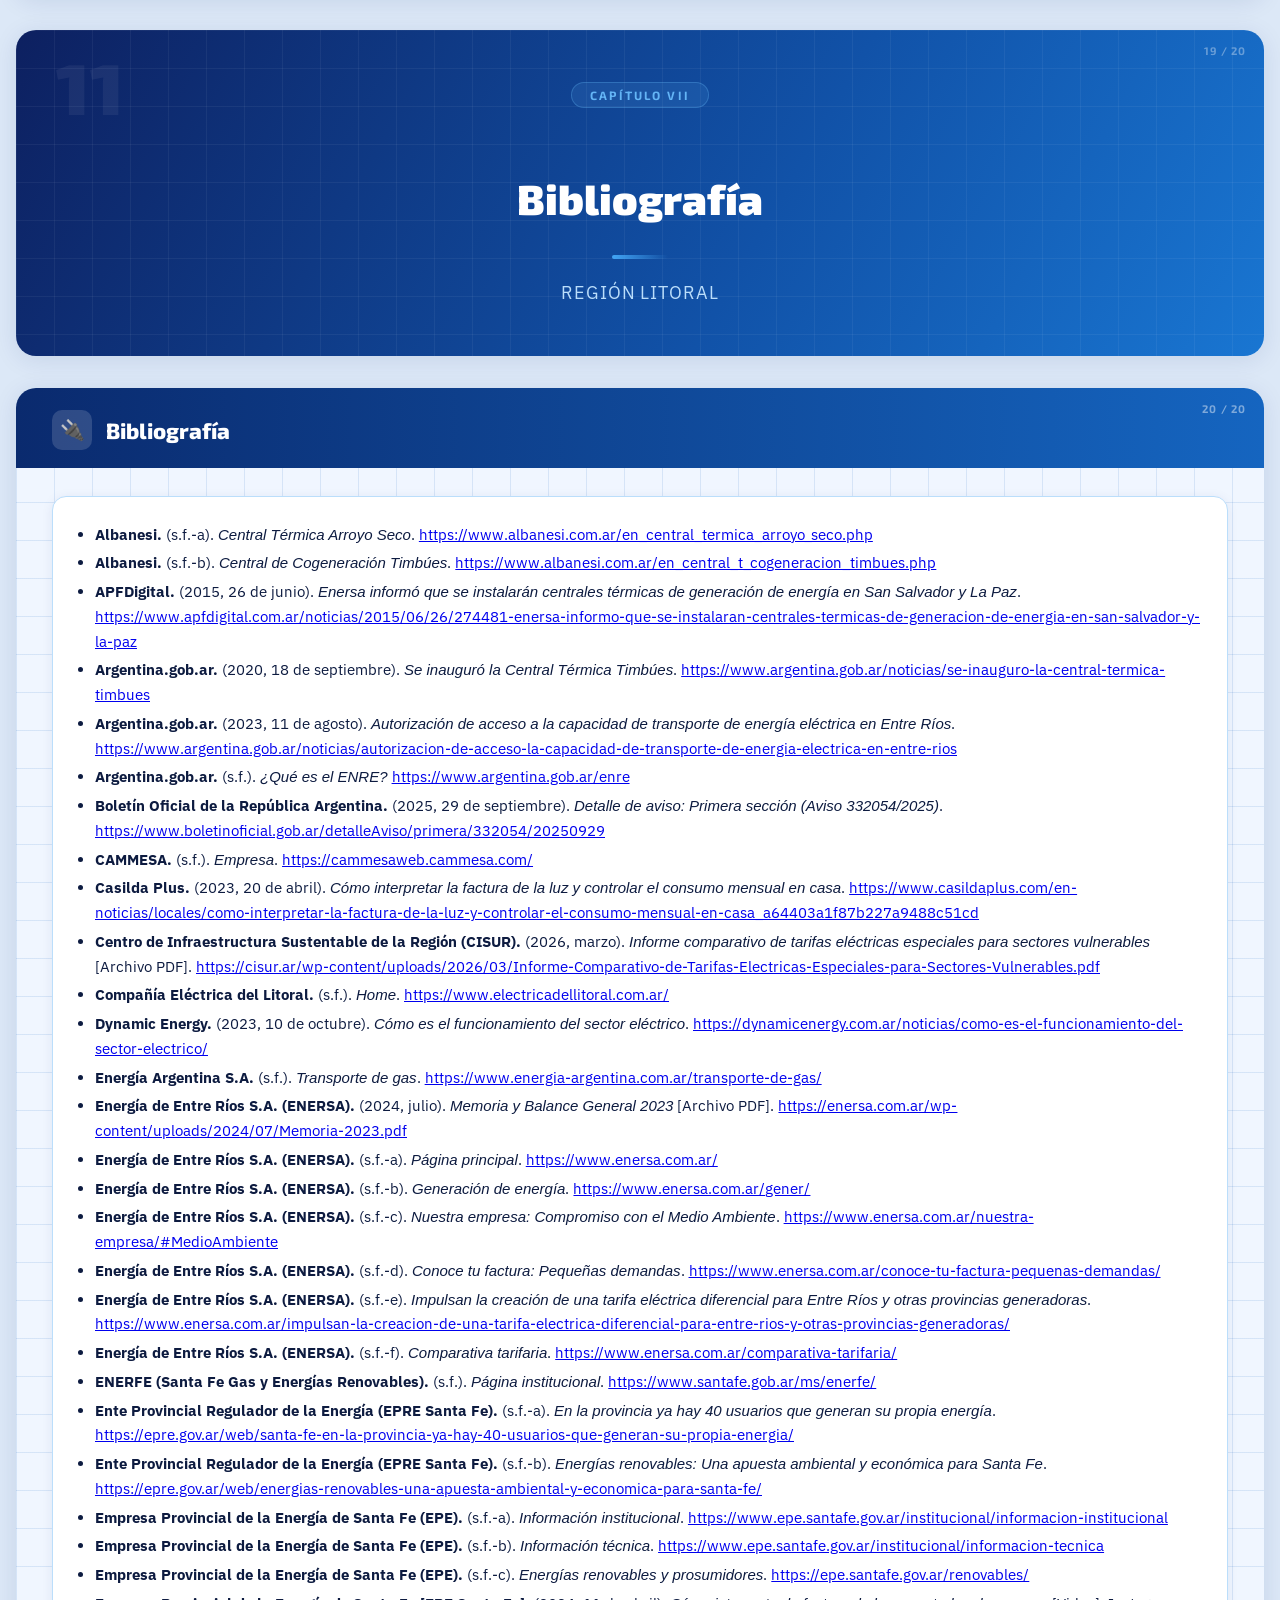
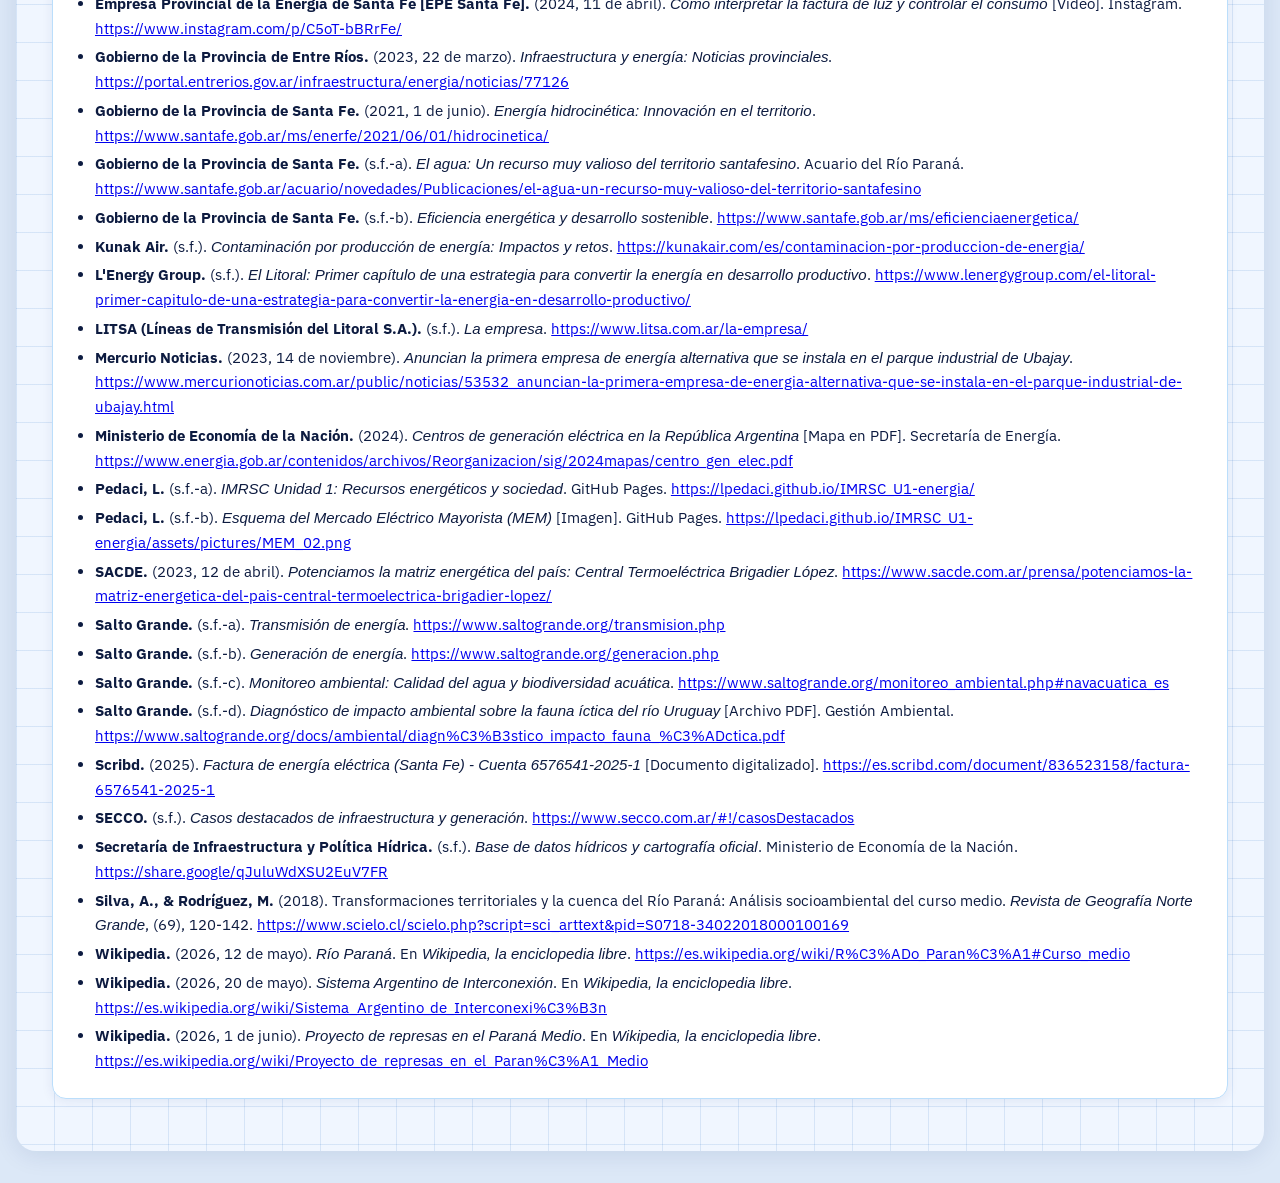
==== commit cfb38785: "Revise content for clarity on energy generation Updated several paragraphs to enhance clarity and co" ====
--- a/index.html
+++ b/index.html
@@ -168,7 +168,7 @@
           </div>
           <div class="card">
             <div class="card-title"><span class="dot"></span>Caudal y Continuidad</div>
-            <p>El flujo constante del río aporta la energía requerida para sostener una central de la escala de <strong>Salto Grande</strong>, convirtiendo el recurso hídrico en la principal fuente económica de generación de la provincia.</p>
+            <p>El flujo constante del río aporta la energía requerida para sostener una central de la escala de <strong>Salto Grande</strong>, además de favorecer al desarrollo de la provincia.</p>
           </div>
         </div>
         <div class="imgcover imgcover3">
@@ -177,7 +177,7 @@
       </div>
       <div class="card">
         <div class="card-title"><span class="dot"></span>Soporte Térmico</div>
-        <p>Las centrales de respaldo en <strong>Viale, La Paz y San Salvador</strong> fueron creadas para compensar los momentos en que el caudal de Salto Grande sea bajo, garantizando el abastecimiento al SADI y la venta al MEM sin interrupciones.</p>
+        <p>Las centrales de respaldo en <strong>Viale, La Paz y San Salvador</strong> fueron creadas para compensar la alta demanda al SADI y evitar daños de infraestructura.</p>
         <div style="margin-top:10px;"><span class="chip orange">Viale</span><span class="chip orange">La Paz</span><span class="chip orange">San Salvador</span></div>
       </div>
     </div>
@@ -209,11 +209,11 @@
       </div>
       <div class="card">
         <div class="card-title"><span class="dot"></span>Limitaciones de Energías Renovables</div>
-        <p>La generación renovable en la provincia no implica caudales suficientes como para abastecer el sector económico en su totalidad, siendo hasta el momento recursos complementarios.</p>
+        <p>La generación renovable se encuentra en desarrollo, buscando una transición a energías renovables que aún está en etapas iniciales. </p>
       </div>
       <div class="card">
         <div class="card-title"><span class="dot"></span>Por qué la Generación Térmica</div>
-        <p>Para lograr un caudal importante de generación, Santa Fe recurre a la <strong>energía térmica convencional</strong>, aprovechando gasoductos provenientes de otras regiones para obtener gasoil y garantizar el suministro a escala provincial.</p>
+        <p>El desaprovechamiento de los recursos naturales en el pasado causó que se establezca como fuente principal la energía térmica con combustibles fósiles.</p>
         <div style="margin-top:10px;"><span class="chip">Gasoductos nacionales</span><span class="chip orange">Gasoil / Diésel</span></div>
       </div>
     </div>
@@ -570,7 +570,7 @@
   </section>
   
  <!-- 20 CARÁTULA CIERRE -->
-  <section class="slide slide-cover" id="slide-20">
+  <section class="slide slide-cover" id="slide-18">
     <span class="slide-num">18 / 20</span>
     <div class="cover-badge">Proyecto de Investigación · 2026</div>
     <div class="cover-title">Sistema Eléctrico<span>Región Litoral</span></div>
@@ -582,7 +582,7 @@
   </section>
   
   <!-- BIBLIOGRAFÍA-->
-  <section class="slide slide-divider" id="slide-11">
+  <section class="slide slide-divider" id="slide-19">
     <span class="slide-num" style="color:rgba(255,255,255,0.35);">19 / 20</span>
     <div class="divider-number">11</div>
     <div class="divider-tag">Capítulo VII</div>
@@ -592,7 +592,7 @@
   </section>
 
   <!-- ⑫ Trayecto de la Energía -->
-  <section class="slide slide-content" id="slide-12">
+  <section class="slide slide-content" id="slide-20">
     <div class="slide-header">
       <div class="slide-header-icon">🔌</div>
       <div class="slide-header-text">
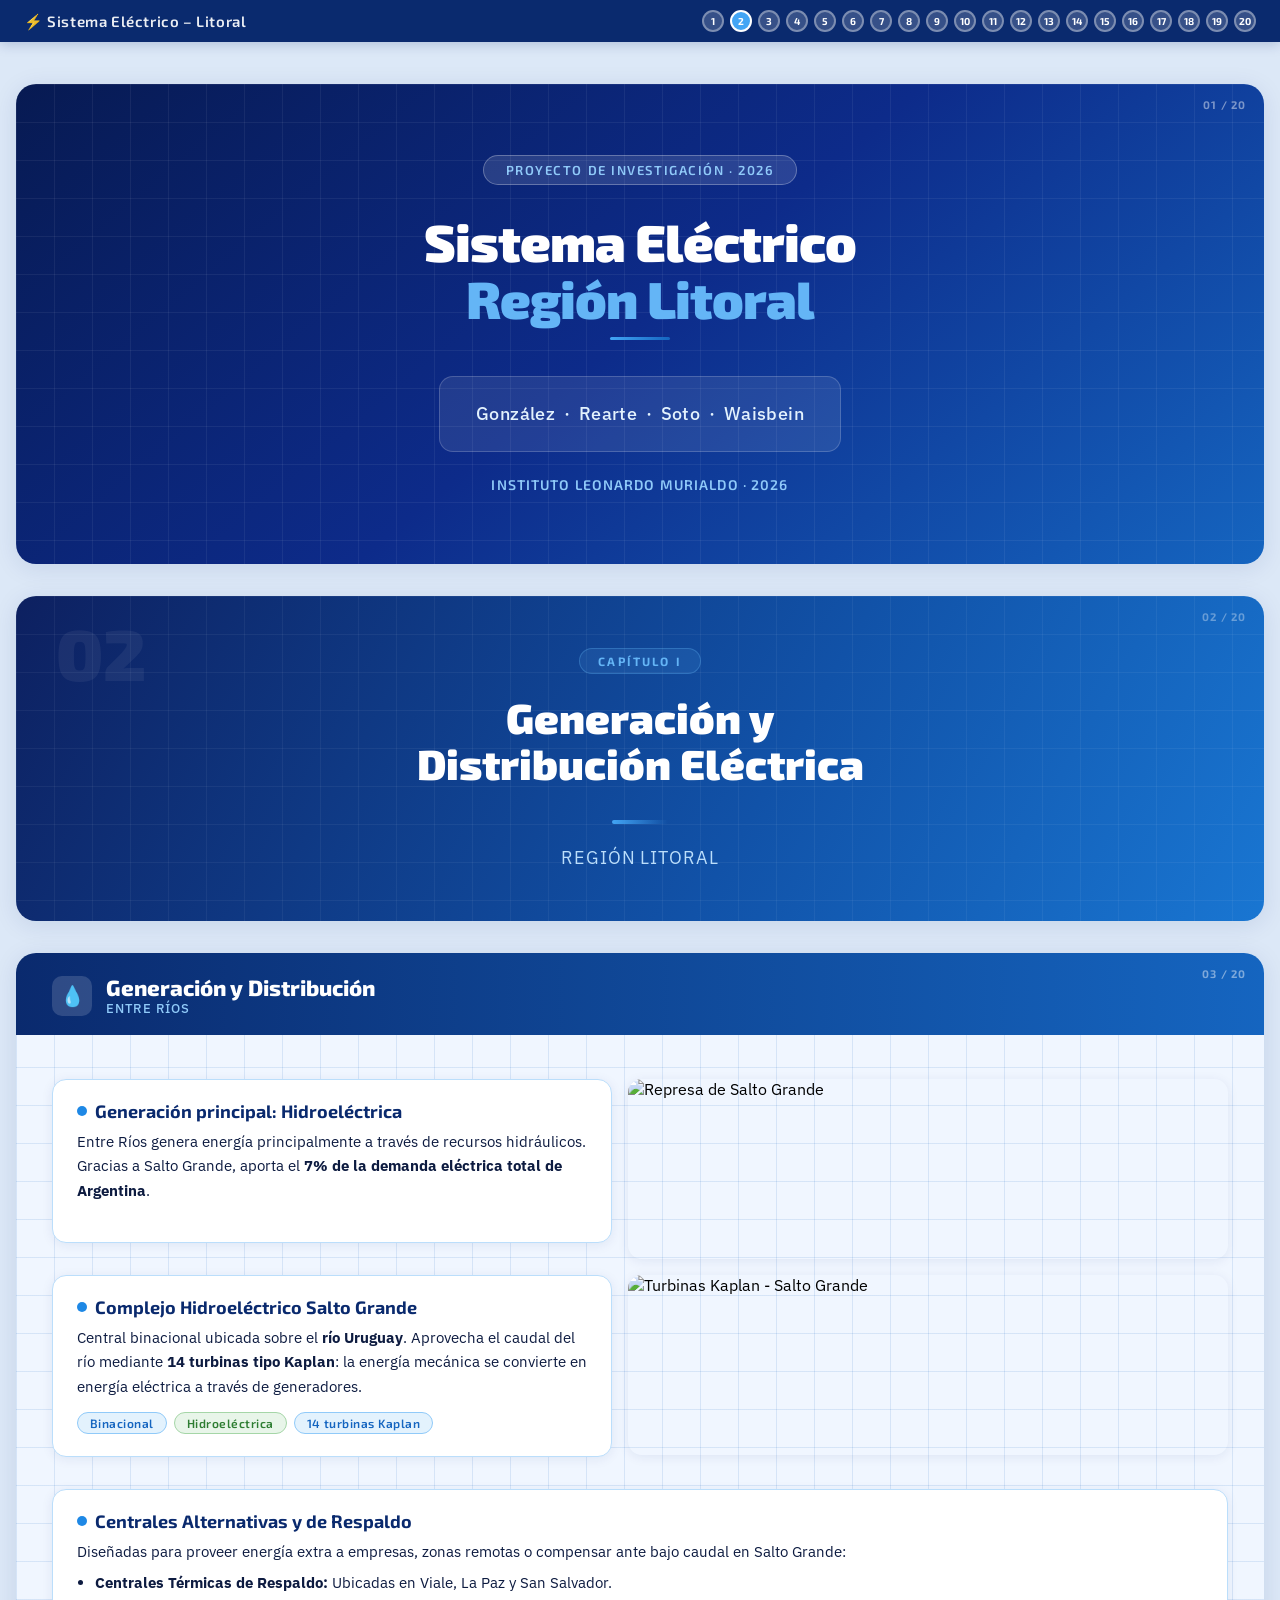
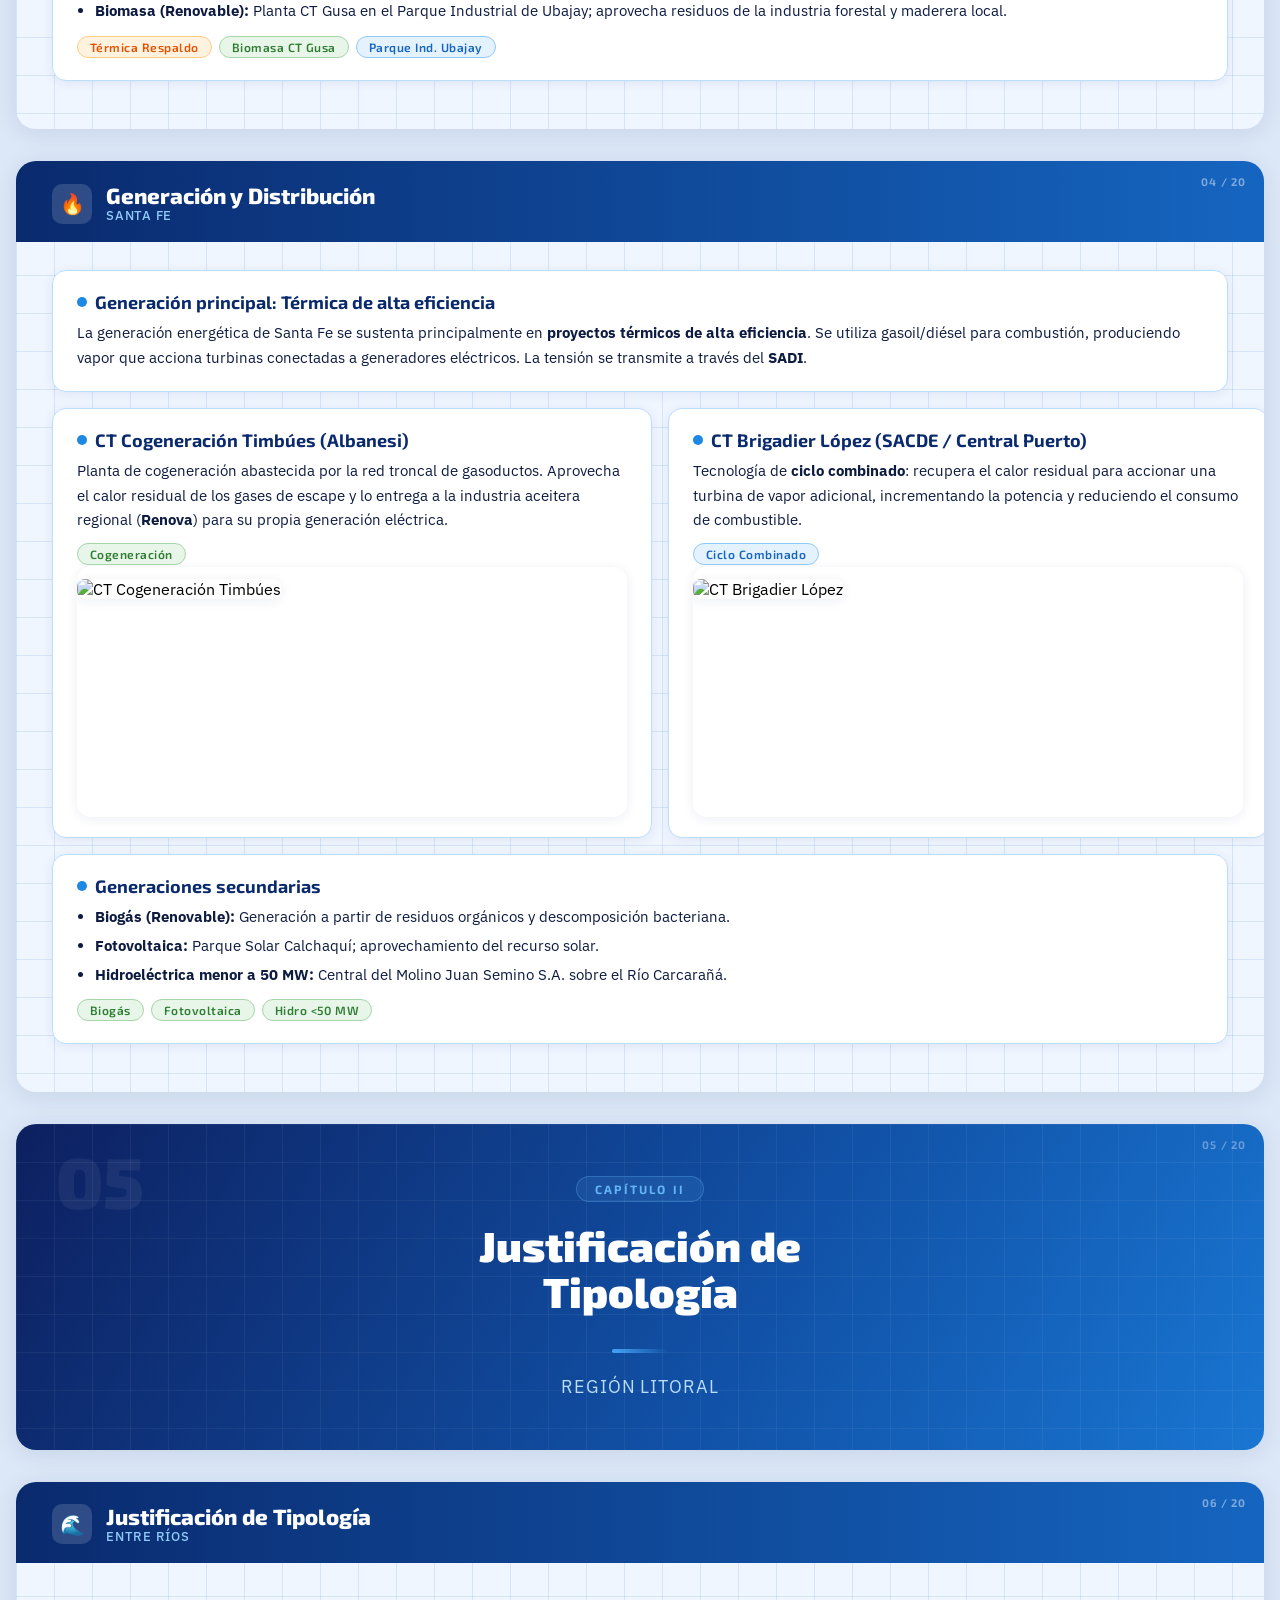
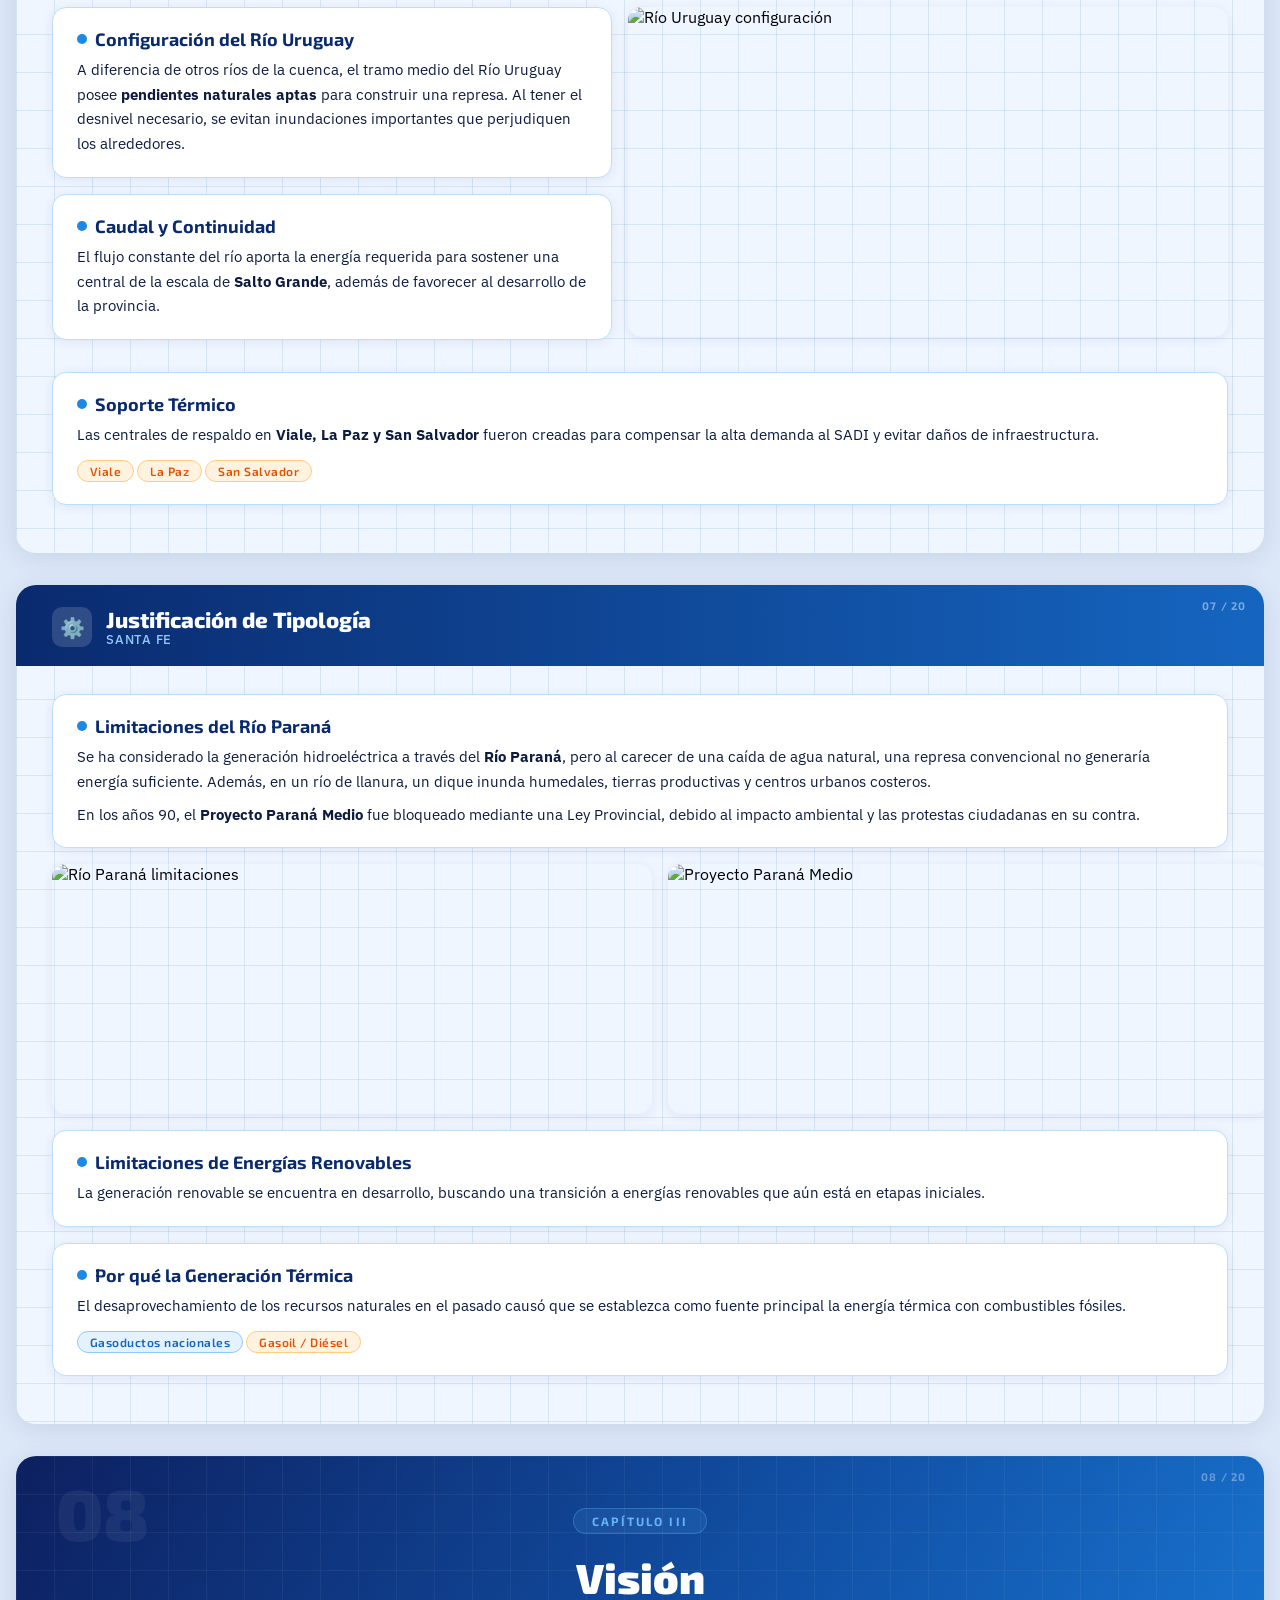
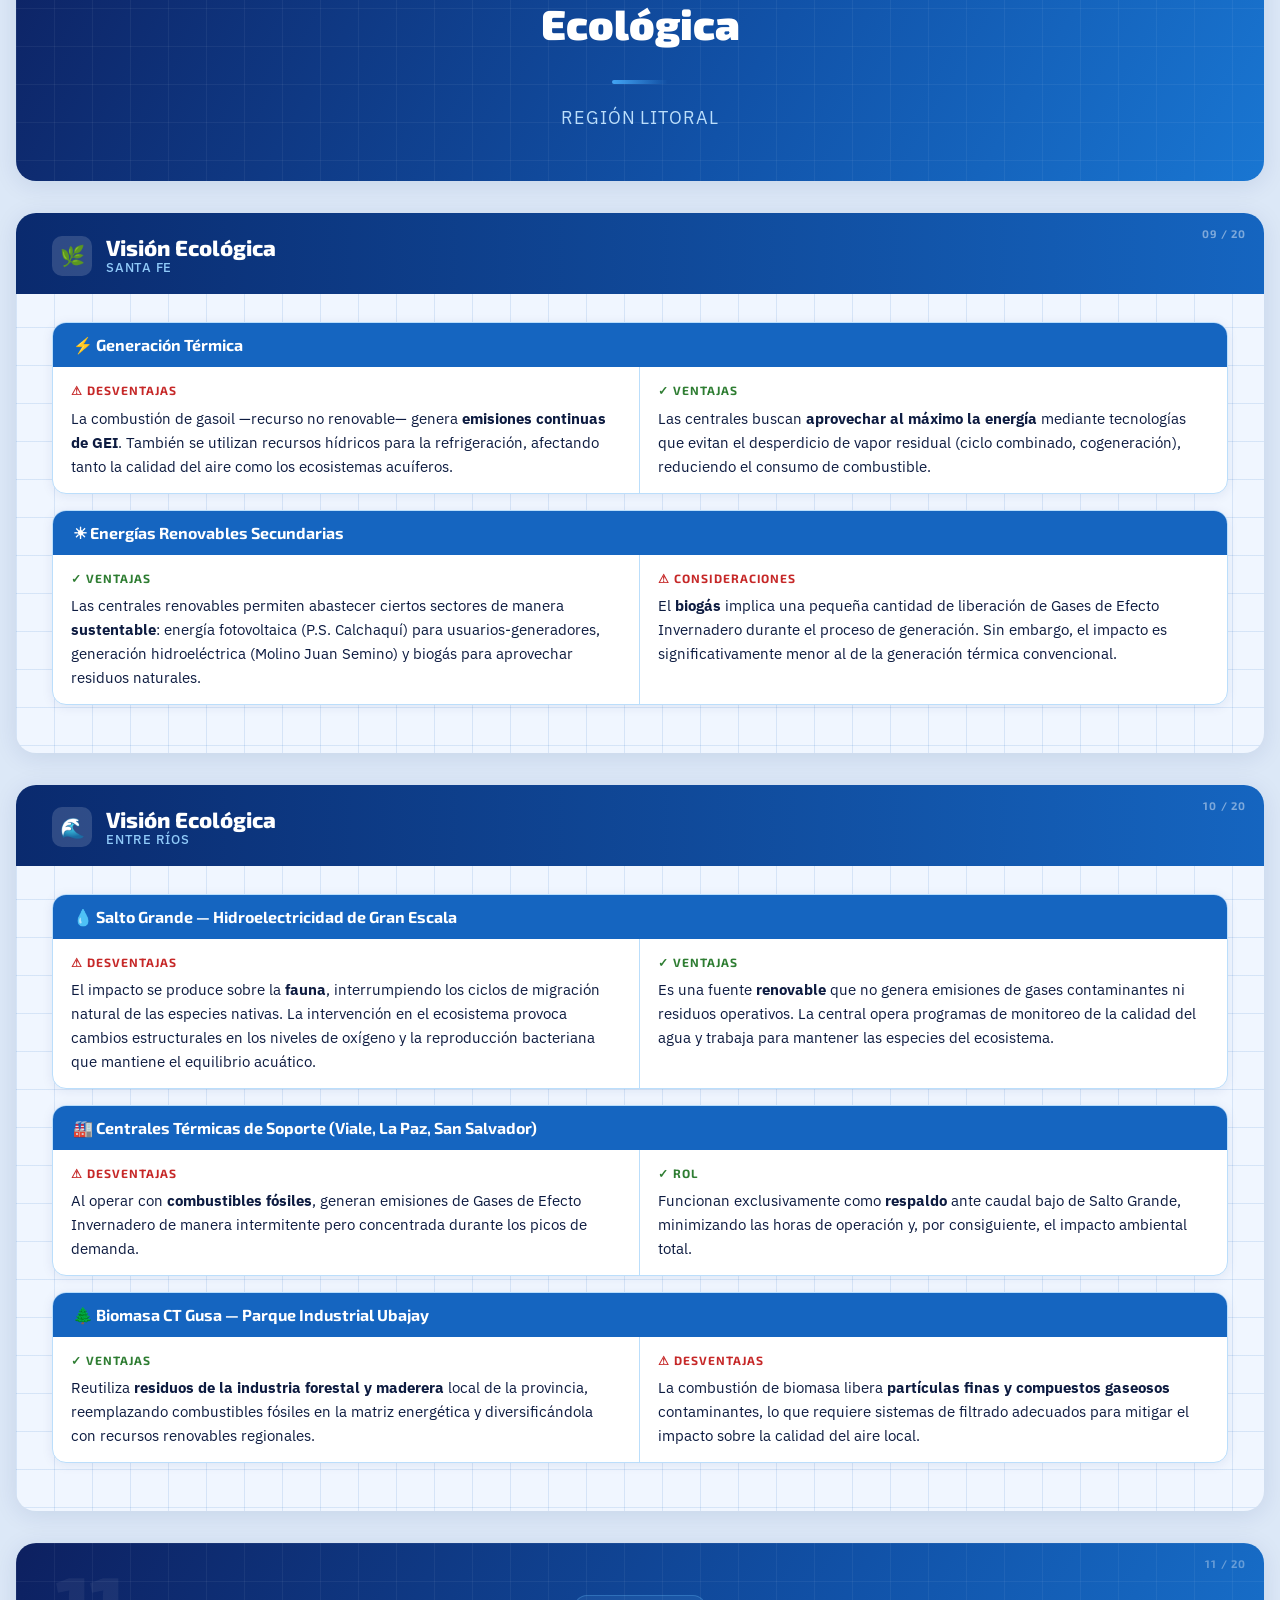
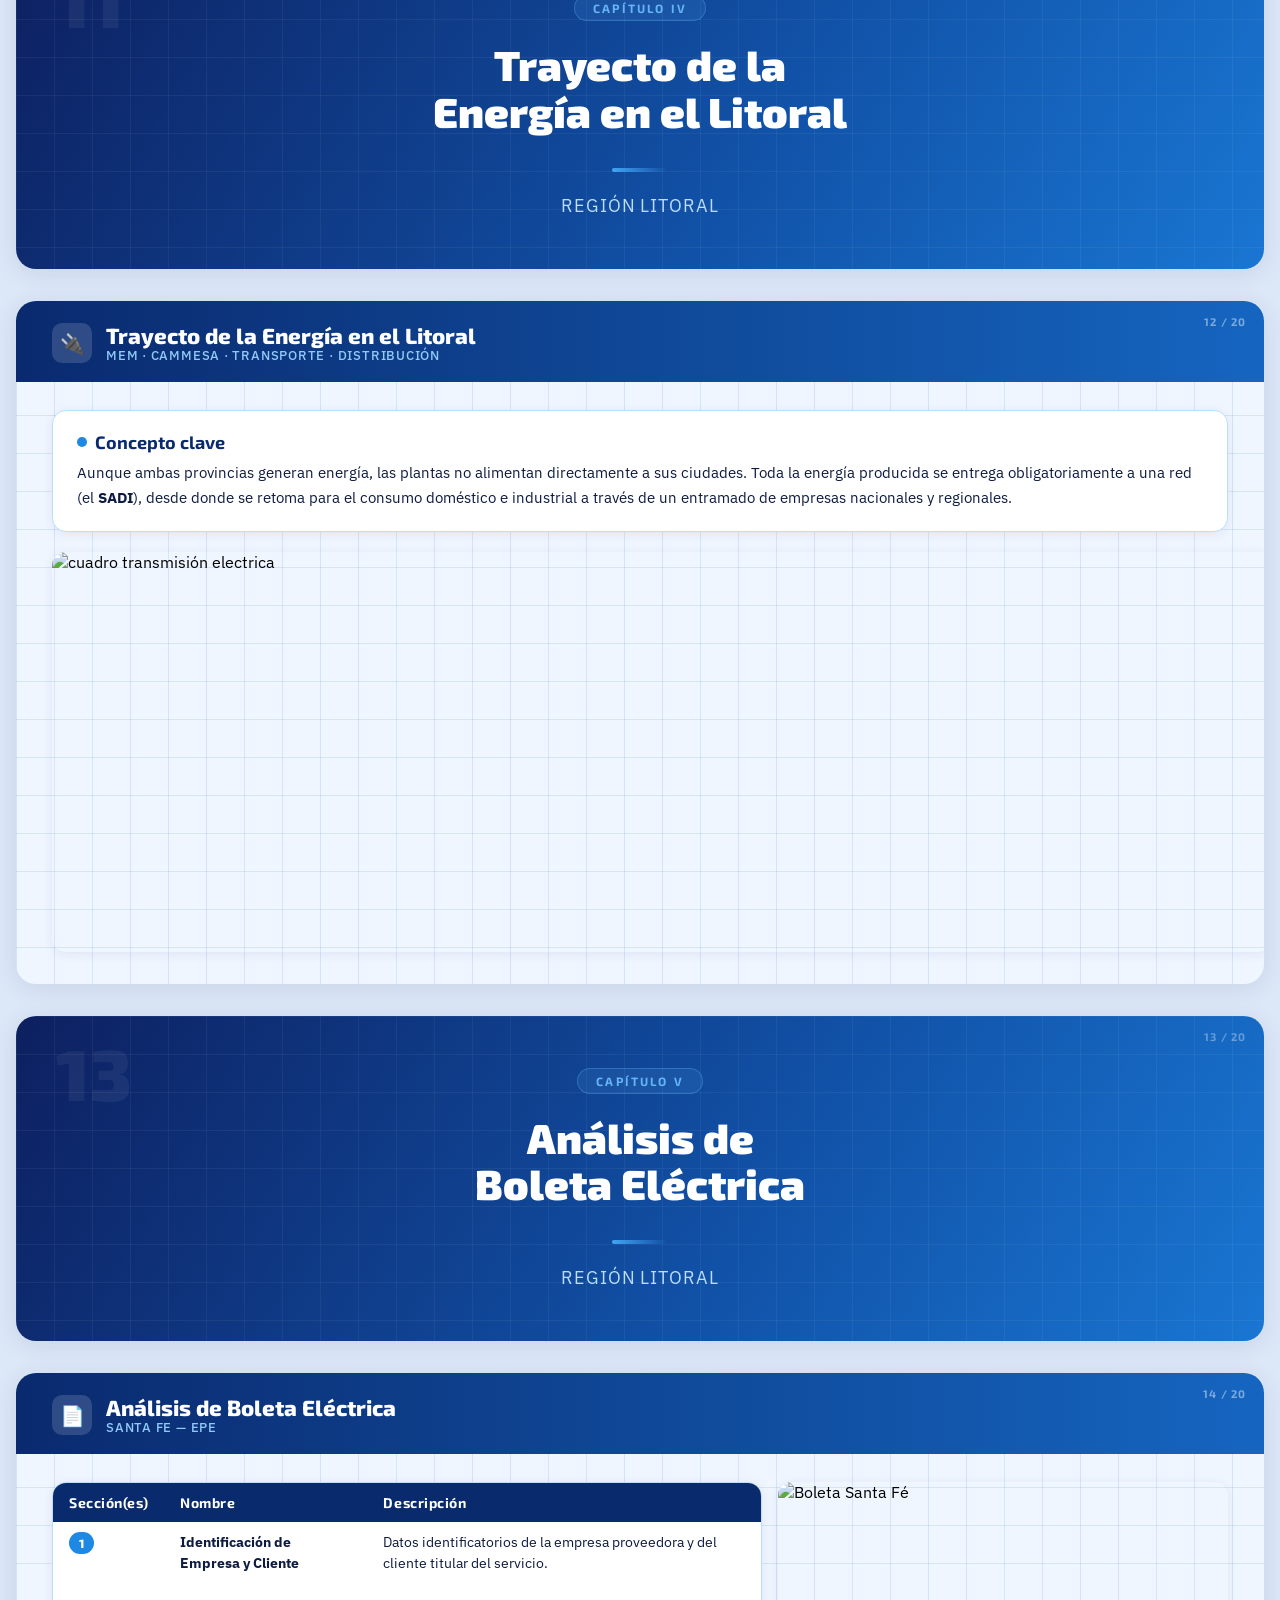
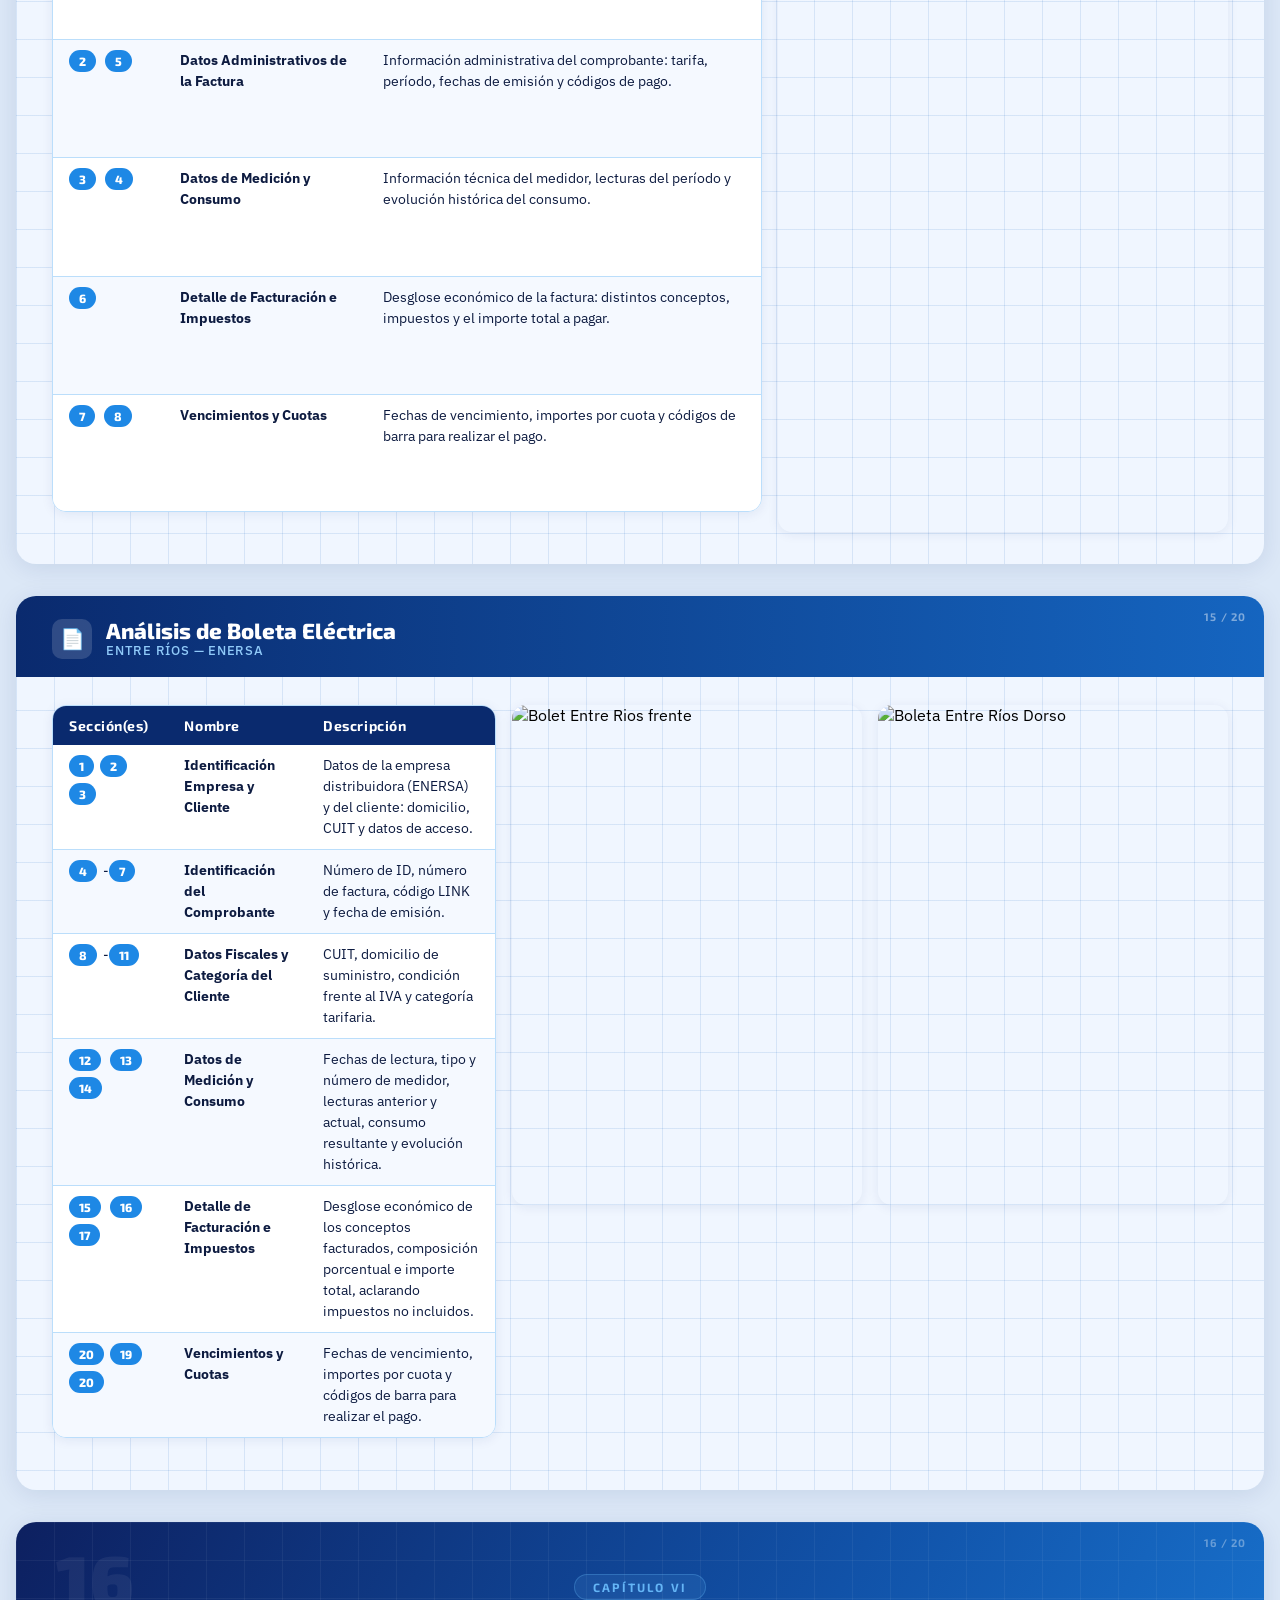
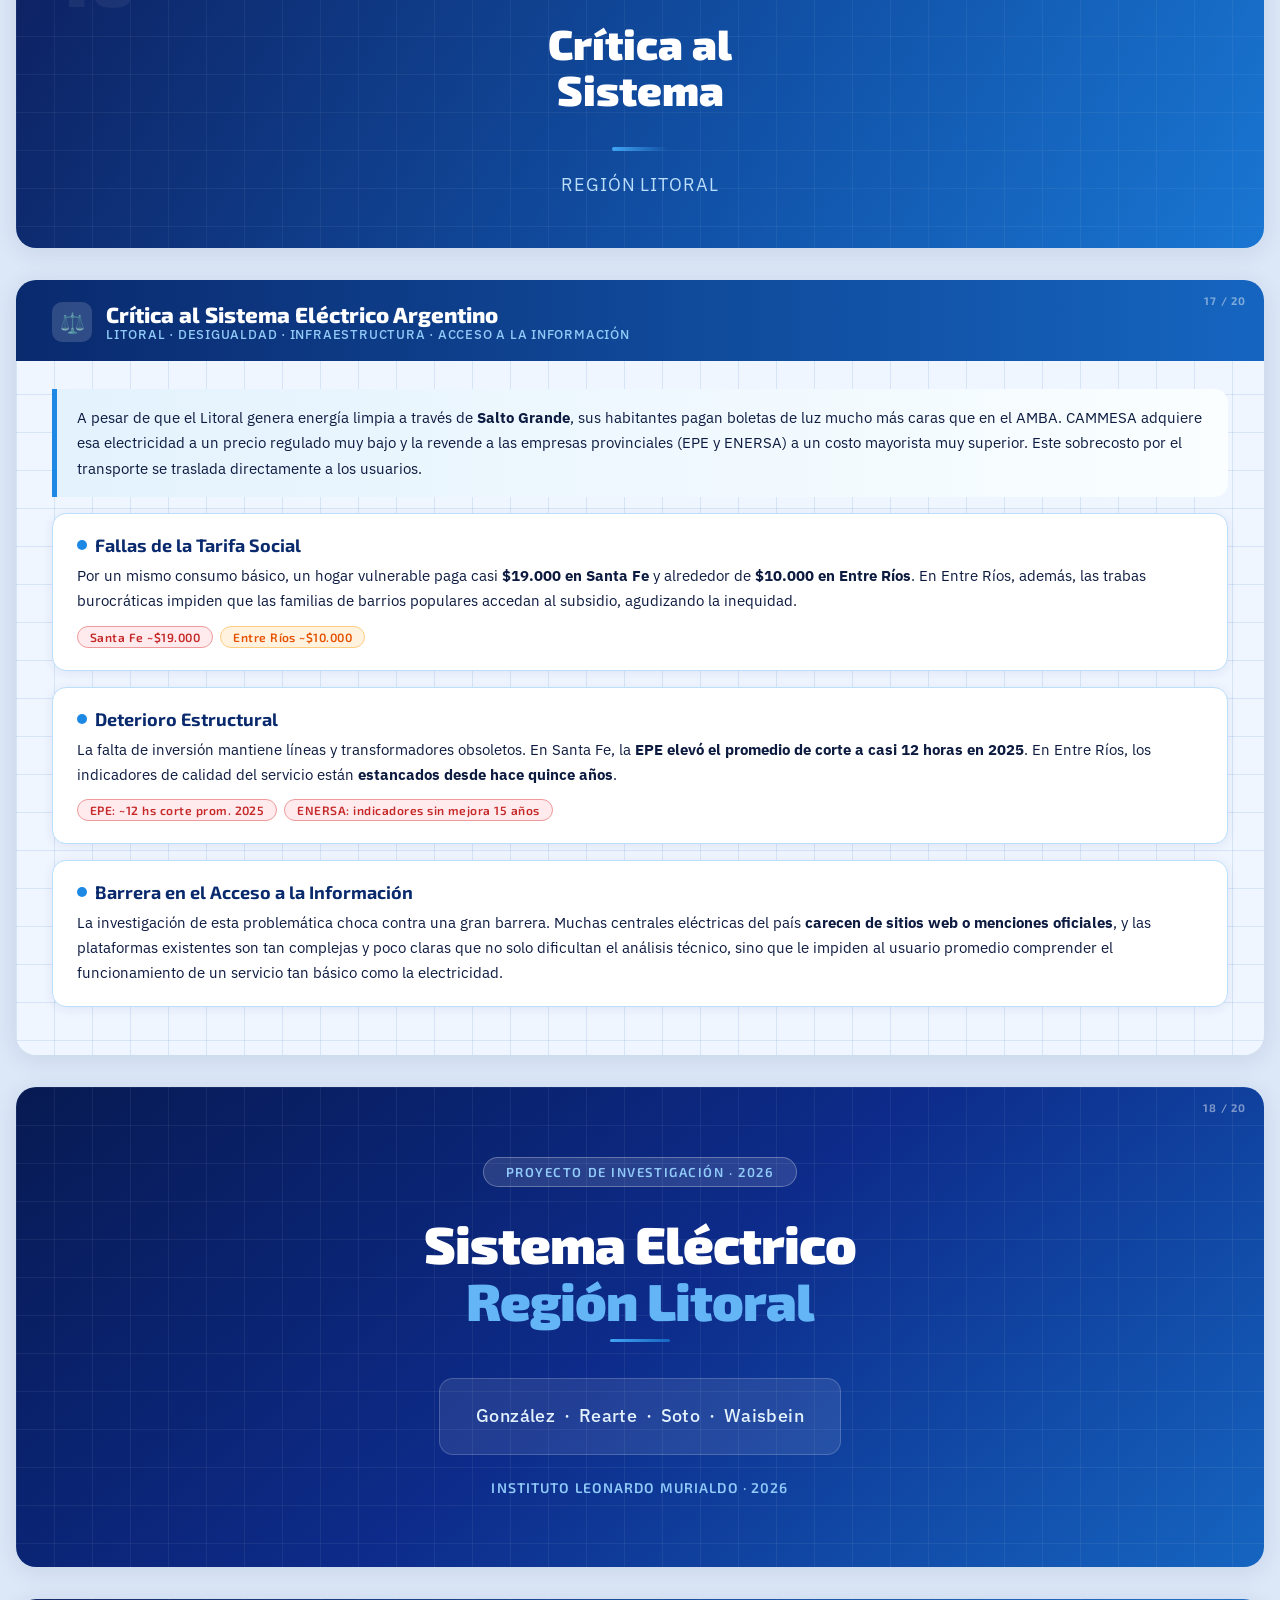
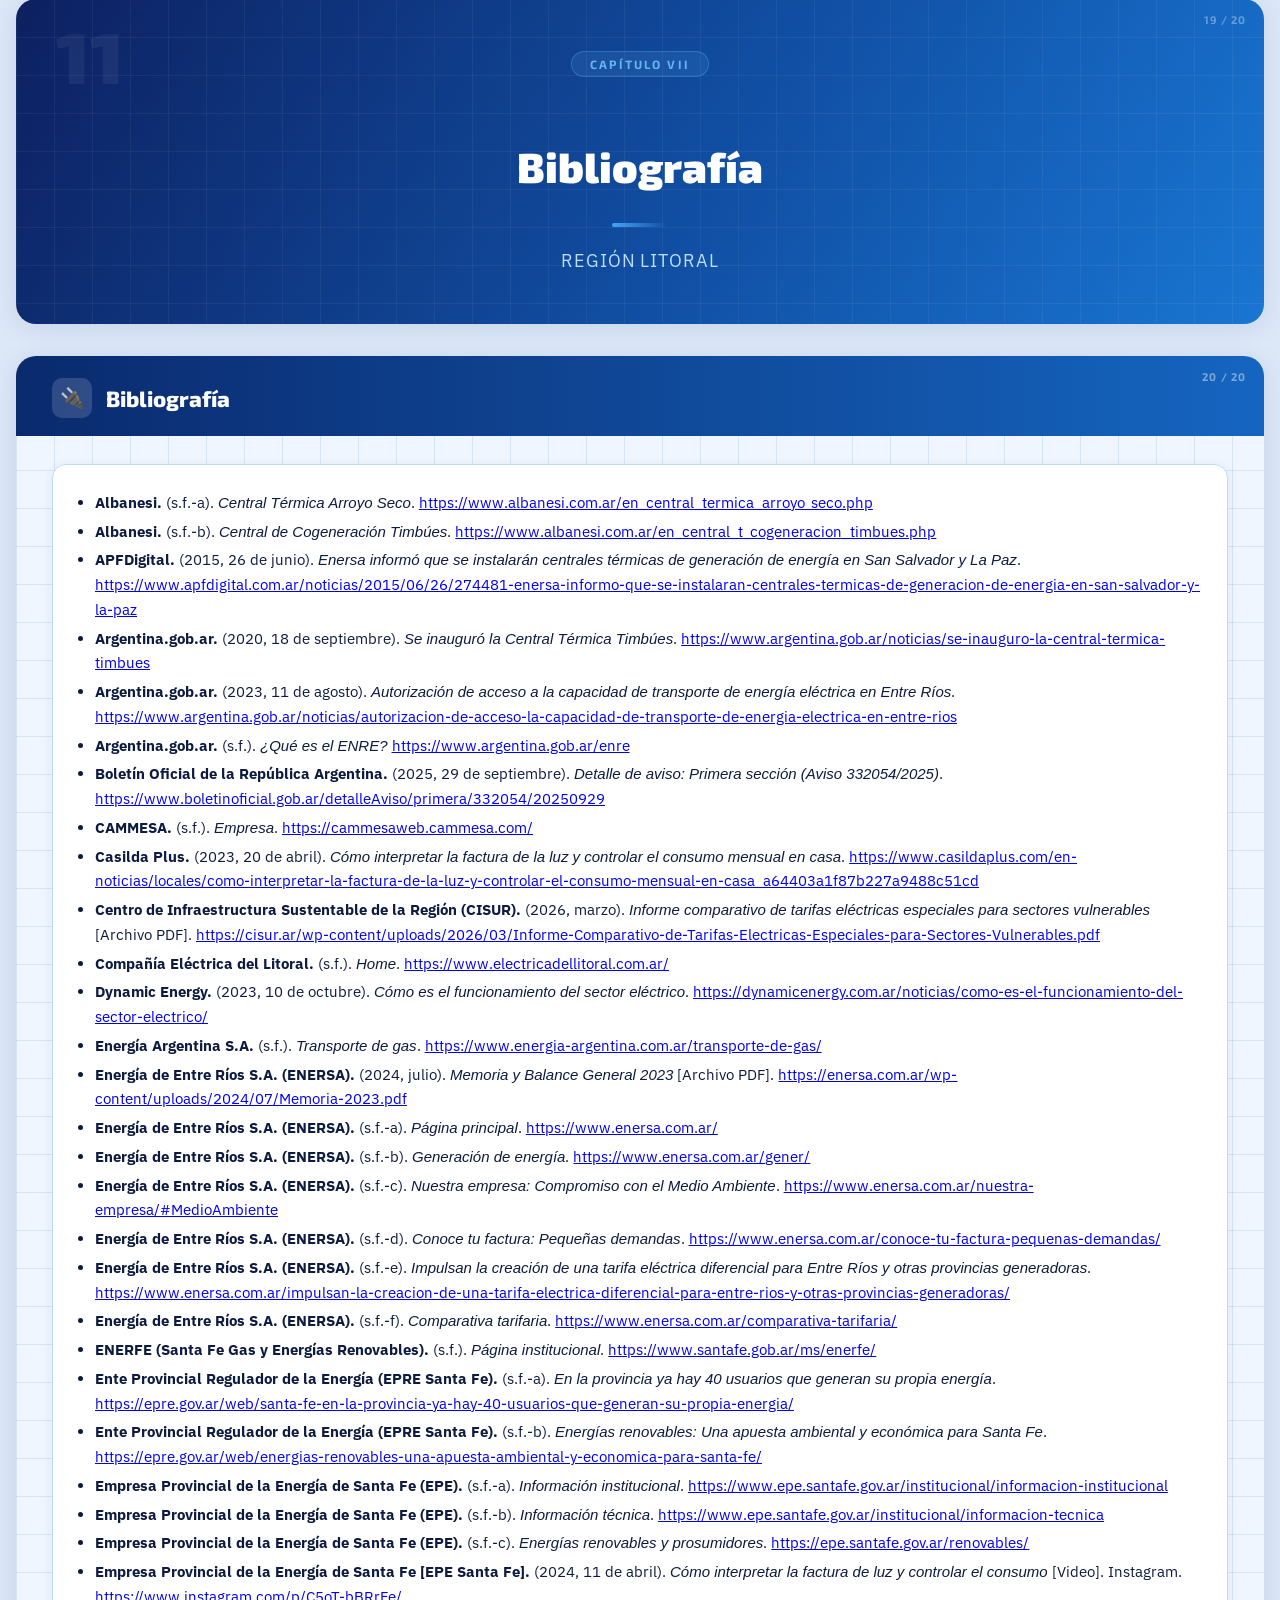
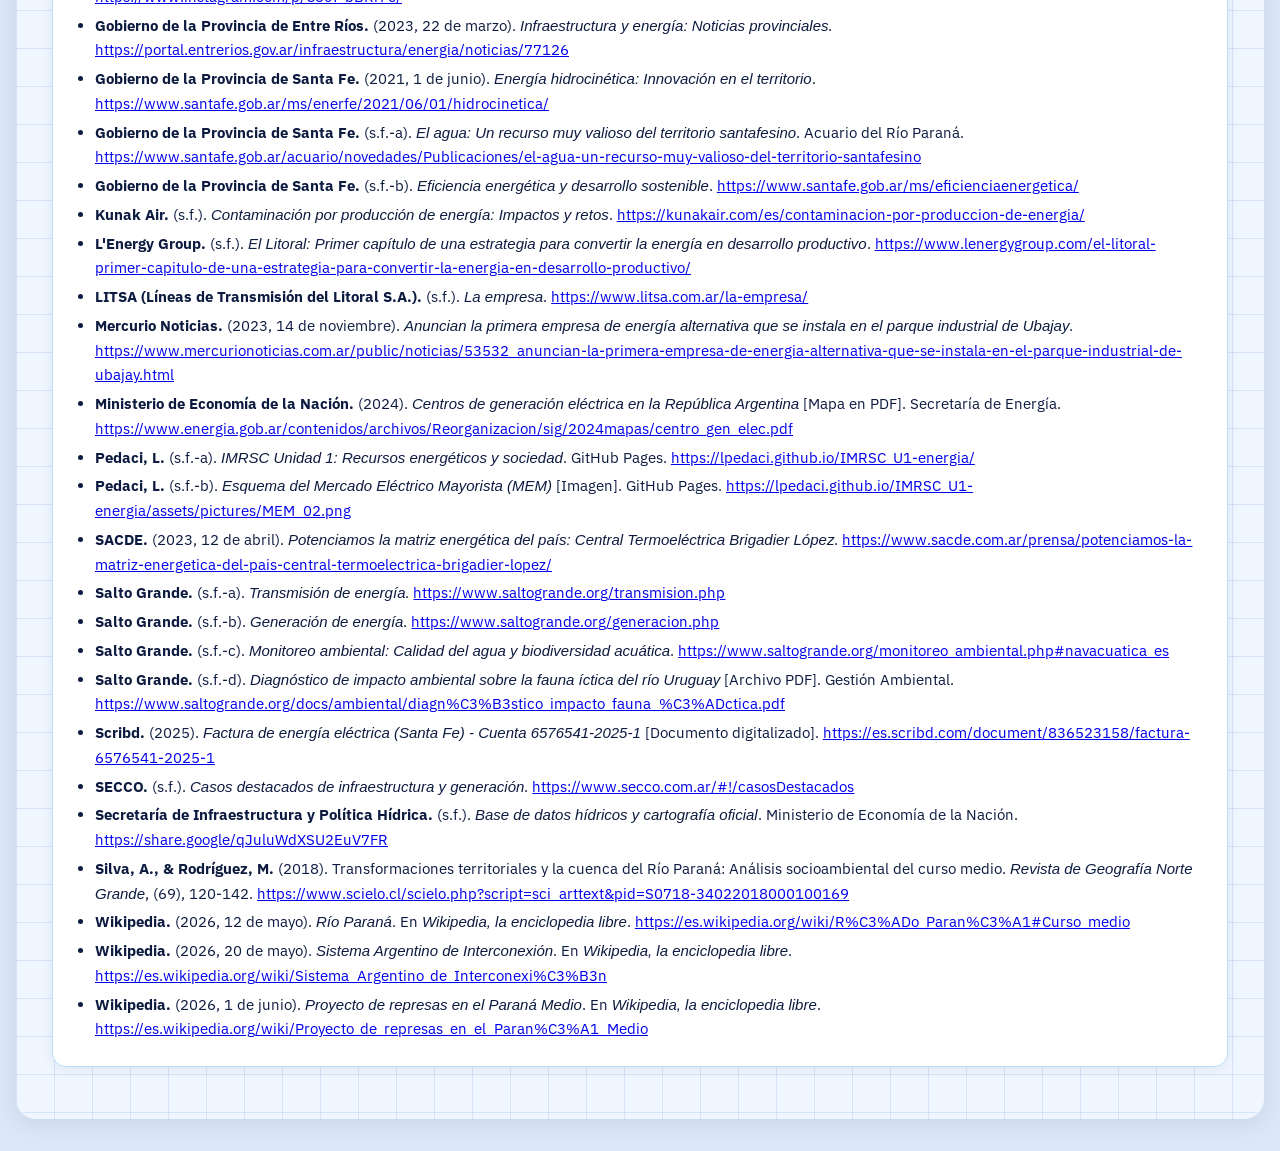
==== commit 27ffe45a: "Update index.html" ====
--- a/index.html
+++ b/index.html
@@ -54,7 +54,7 @@
       <div class="img-grid-2">
         <div class="card">
           <div class="card-title"><span class="dot"></span>Generación principal: Hidroeléctrica</div>
-          <p>Entre Ríos genera energía principalmente a través de recursos hidráulicos. La provincia forma parte del <strong>SADI</strong>, por lo que la tensión generada se transmite al resto del país. Gracias a Salto Grande, aporta el <strong>7% de la demanda eléctrica total de Argentina</strong>.</p>
+          <p>Entre Ríos genera energía principalmente a través de recursos hidráulicos. Gracias a Salto Grande, aporta el <strong>7% de la demanda eléctrica total de Argentina</strong>.</p>
         </div>
         <div class="imgcover">
           <img src="https://www.concordia.gob.ar/sites/default/files/REPRESA-DE-SALTO-GRANDE-1_0.jpg" alt="Represa de Salto Grande">
@@ -164,7 +164,7 @@
         <div>
           <div class="card">
             <div class="card-title"><span class="dot"></span>Configuración del Río Uruguay</div>
-            <p>A diferencia de otros ríos de la cuenca, el tramo medio del Río Uruguay posee <strong>pendientes naturales aptas</strong> para construir un embalse. Esto permite almacenar agua, generar el desnivel necesario para accionar turbinas y reducir el riesgo de inundaciones que dañarían el entorno natural cercano.</p>
+            <p>A diferencia de otros ríos de la cuenca, el tramo medio del Río Uruguay posee <strong>pendientes naturales aptas</strong> para construir una represa. Al tener el desnivel necesario, se evitan inundaciones importantes que perjudiquen los alrededores.</p>
           </div>
           <div class="card">
             <div class="card-title"><span class="dot"></span>Caudal y Continuidad</div>
@@ -348,7 +348,7 @@
         <p>Aunque ambas provincias generan energía, las plantas no alimentan directamente a sus ciudades. Toda la energía producida se entrega obligatoriamente a una red (el <strong>SADI</strong>), desde donde se retoma para el consumo doméstico e industrial a través de un entramado de empresas nacionales y regionales.</p>
       </div>
       <div class="imgcover imgcover7">
-        <img src="https://i.imgur.com/0I7h2L3.png" alt="cuadro transmisión electrica">
+        <img src="https://i.imgur.com/GDUrqOM.png" alt="cuadro transmisión electrica">
       </div>
     </div>
   </section>
